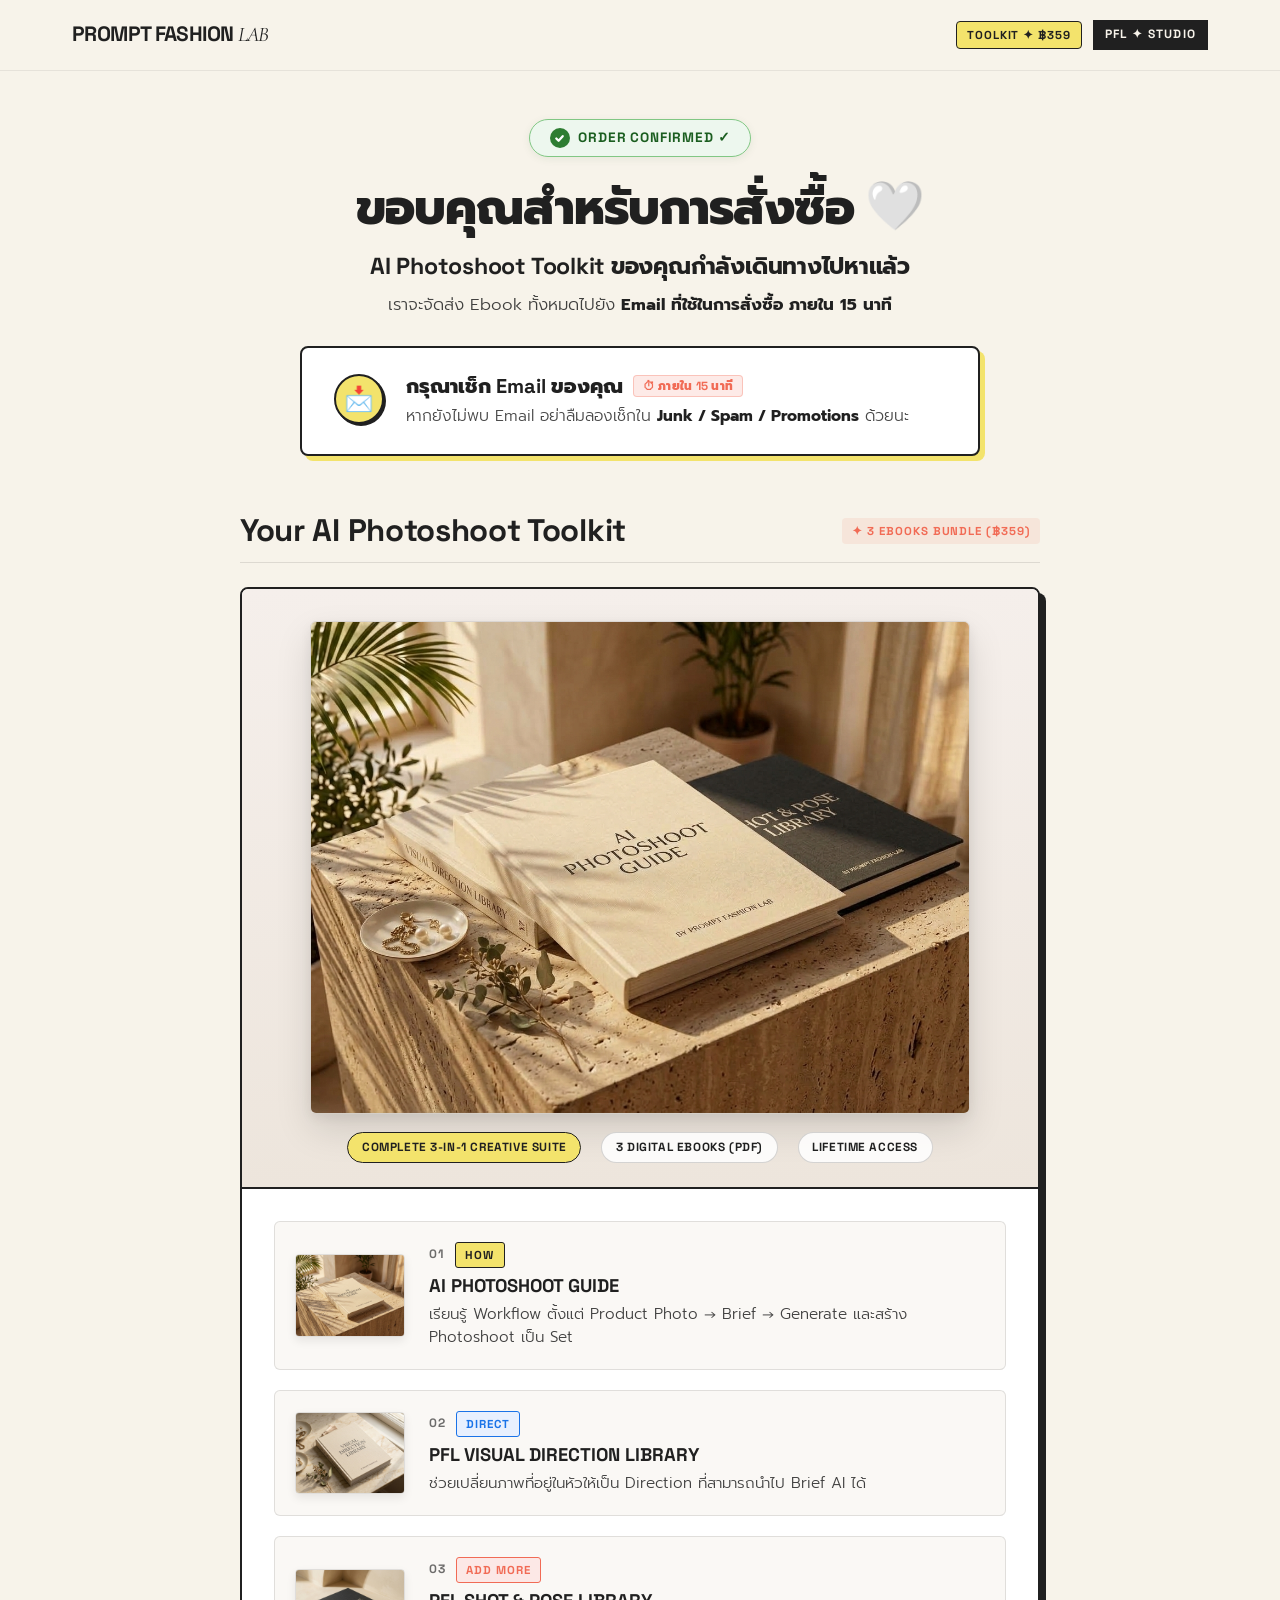
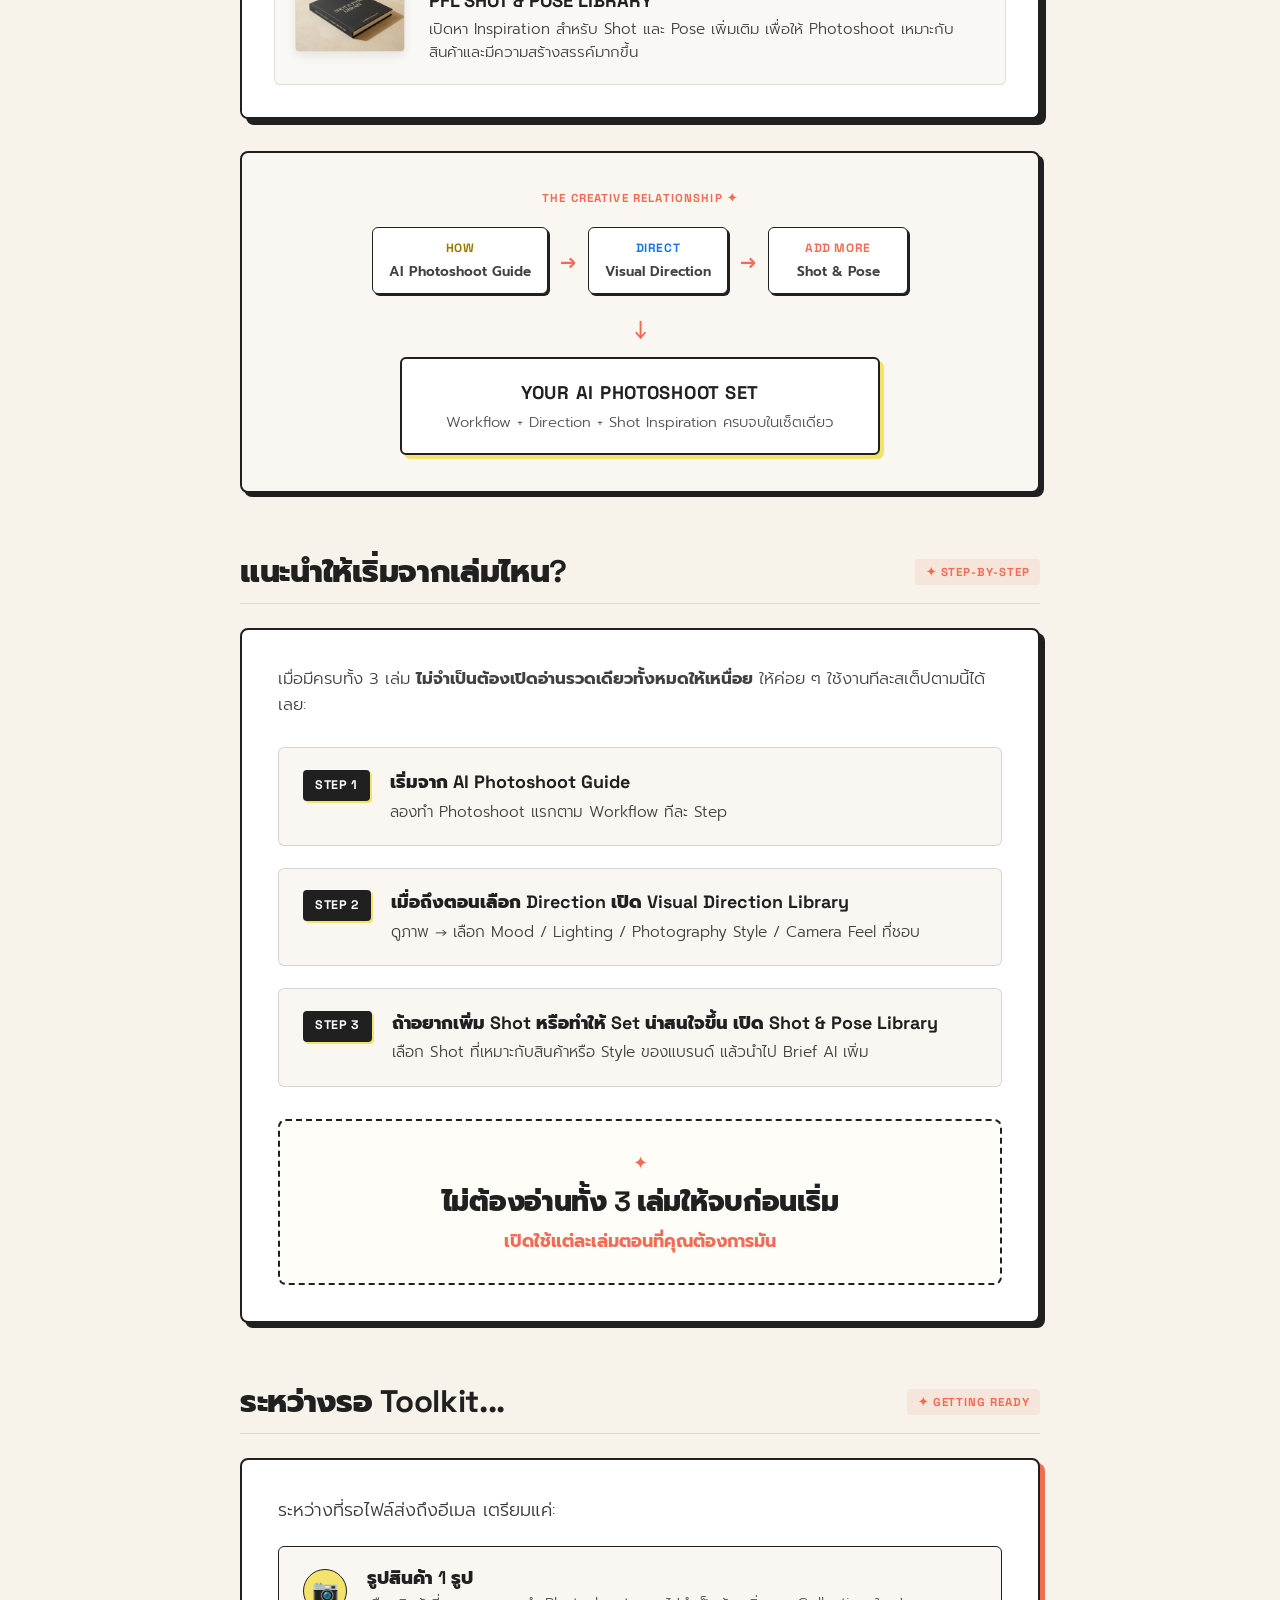
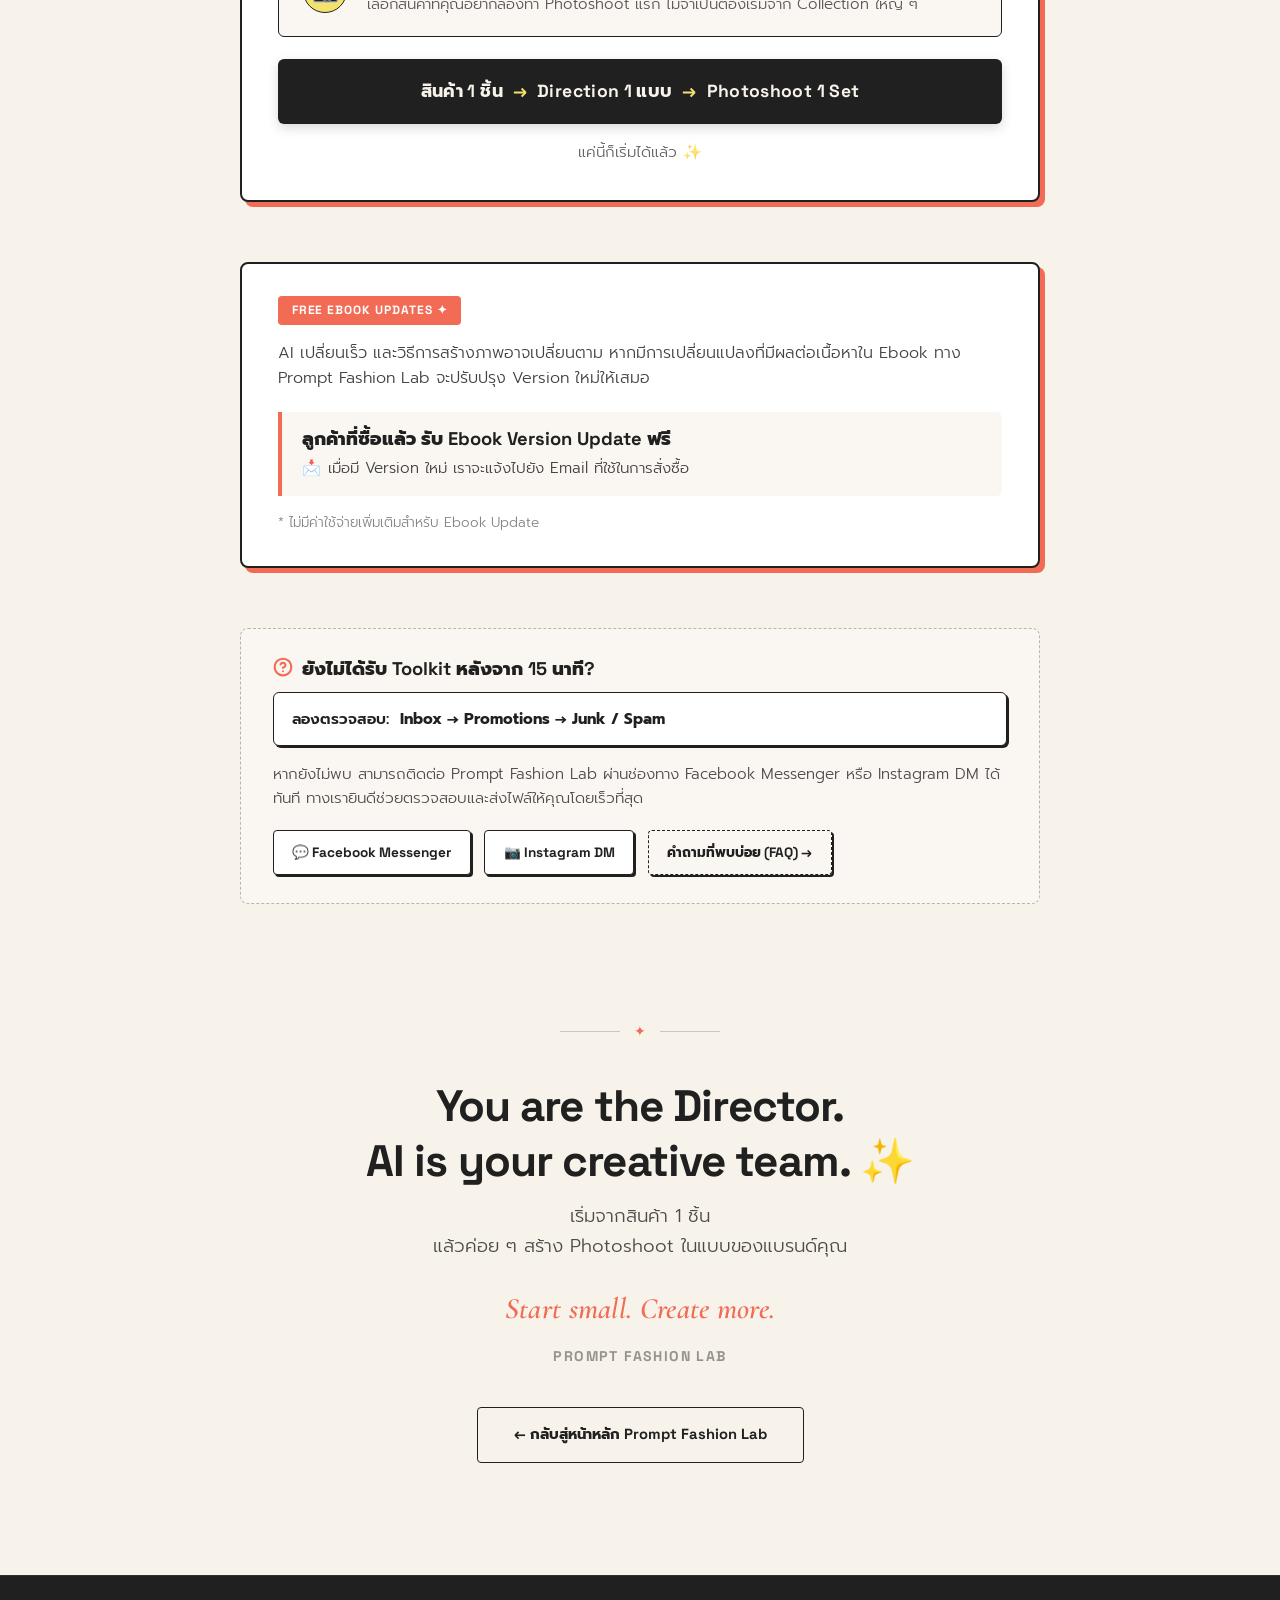
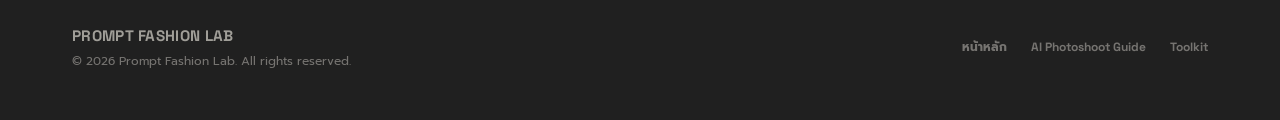
==== thankyou-toolkit.html @ 6b27714d "add thankyou-toolkit" ====
<!DOCTYPE html>
<html lang="th">
<head>
  <!-- Google tag (gtag.js) -->
  <script async src="https://www.googletagmanager.com/gtag/js?id=G-DDGN5M6J9N"></script>
  <script>
    window.dataLayer = window.dataLayer || [];
    function gtag(){dataLayer.push(arguments);}
    gtag('js', new Date());
    gtag('config', 'G-DDGN5M6J9N');
    // Conversion Tracking Event for AI Photoshoot Toolkit (฿359)
    gtag('event', 'purchase_confirmed', {
      'event_category': 'ecommerce',
      'item_name': 'AI Photoshoot Toolkit',
      'value': 359,
      'currency': 'THB'
    });
  </script>
  <meta charset="UTF-8">
  <meta name="viewport" content="width=device-width, initial-scale=1.0">
  <meta name="description" content="Order Confirmed — ขอบคุณสำหรับการสั่งซื้อ AI Photoshoot Toolkit (฿359) โดย Prompt Fashion Lab">
  <title>ขอบคุณสำหรับการสั่งซื้อ AI Photoshoot Toolkit | Prompt Fashion Lab</title>

  <!-- PFL Stylesheets -->
  <link rel="stylesheet" href="styles.css">
  <link rel="stylesheet" href="thankyou.css">
  <link rel="stylesheet" href="thankyou-toolkit.css">
</head>
<body class="tk-page">

  <!-- ==========================================
       HEADER / NAVIGATION
       ========================================== -->
  <header class="tk-header">
    <div class="container header-container">
      <a href="index.html" class="logo" title="กลับสู่หน้าหลัก Prompt Fashion Lab">
        PROMPT FASHION <span>LAB</span>
      </a>
      <div style="display: flex; align-items: center; gap: 0.65rem;">
        <span class="tk-header-badge">TOOLKIT ✦ ฿359</span>
        <div class="brand-badge">PFL ✦ STUDIO</div>
      </div>
    </div>
  </header>

  <!-- ==========================================
       MAIN CONTENT CONTAINER
       Fashion Editorial × Creative Studio × Warm Order Confirmation
       ========================================== -->
  <main class="tk-main">
    <div class="container">
      <div class="tk-content-wrapper tk-fade-in">

        <!-- ==========================================
             1. HERO / ORDER CONFIRMATION
             Understood within 3 seconds:
             ✓ Order confirmed
             📩 Ebook จะส่งทาง Email
             ⏱ ภายใน 15 นาที
             ========================================== -->
        <section class="tk-hero" aria-label="Order Confirmation Status">
          
          <!-- Elegant Success Badge -->
          <div class="tk-status-badge">
            <span class="tk-check-icon" aria-hidden="true">
              <svg width="11" height="11" viewBox="0 0 12 12" fill="none" stroke="currentColor" stroke-width="2.5" stroke-linecap="round" stroke-linejoin="round">
                <polyline points="2.5 6 5 8.5 9.5 3.5"></polyline>
              </svg>
            </span>
            <span>ORDER CONFIRMED ✓</span>
          </div>

          <!-- Main Headline -->
          <h1 class="tk-title text-balance-thai">
            ขอบคุณสำหรับการสั่งซื้อ <span class="heart">🤍</span>
          </h1>

          <!-- Supporting Headline -->
          <h2 class="tk-subtitle text-balance-thai">
            AI Photoshoot Toolkit ของคุณกำลังเดินทางไปหาแล้ว
          </h2>

          <!-- Body -->
          <p class="tk-eta-text text-balance-thai">
            เราจะจัดส่ง Ebook ทั้งหมดไปยัง <strong>Email ที่ใช้ในการสั่งซื้อ ภายใน 15 นาที</strong>
          </p>

          <!-- Email Highlight Box -->
          <div class="tk-email-notice">
            <div class="tk-email-icon-box" aria-hidden="true">
              📩
            </div>
            <div class="tk-email-content">
              <h3 class="tk-email-heading">
                กรุณาเช็ก Email ของคุณ
                <span class="tk-email-badge">⏱ ภายใน 15 นาที</span>
              </h3>
              <p class="tk-email-text text-balance-thai">
                หากยังไม่พบ Email อย่าลืมลองเช็กใน <strong>Junk / Spam / Promotions</strong> ด้วยนะ
              </p>
            </div>
          </div>

        </section>

        <!-- ==========================================
             2. YOUR AI PHOTOSHOOT TOOLKIT
             - Headline: Your AI Photoshoot Toolkit
             - Beautiful bundle mockup of all 3 ebooks together
             - 01 AI Photoshoot Guide (HOW)
             - 02 PFL Visual Direction Library (DIRECT)
             - 03 PFL Shot & Pose Library (ADD MORE)
             - Relationship: HOW → DIRECT → ADD MORE ↓ YOUR AI PHOTOSHOOT SET
             ========================================== -->
        <section class="tk-section" aria-labelledby="toolkit-heading">
          <div class="tk-section-header">
            <div class="tk-section-title-wrap">
              <h2 id="toolkit-heading" class="tk-section-title">
                Your AI Photoshoot Toolkit
              </h2>
            </div>
            <span class="tk-section-badge">✦ 3 EBOOKS BUNDLE (฿359)</span>
          </div>

          <!-- Main Bundle Card -->
          <div class="tk-bundle-card">
            
            <!-- Bundle Mockup Image Showcase -->
            <div class="tk-bundle-showcase">
              <div class="tk-bundle-img-wrapper">
                <img 
                  src="images/toolkit_bundle_mockup.jpg" 
                  alt="Your AI Photoshoot Toolkit — 3 Ebooks Bundle Mockup by Prompt Fashion Lab"
                  loading="eager"
                >
              </div>

              <div class="tk-bundle-meta-strip">
                <span class="tk-bundle-pill highlight">COMPLETE 3-IN-1 CREATIVE SUITE</span>
                <span class="tk-bundle-pill">3 DIGITAL EBOOKS (PDF)</span>
                <span class="tk-bundle-pill">LIFETIME ACCESS</span>
              </div>
            </div>

            <!-- 3 Individual Items List -->
            <div class="tk-items-grid">
              
              <!-- 01 AI PHOTOSHOOT GUIDE -->
              <div class="tk-item-row">
                <div class="tk-item-thumb">
                  <img src="images/guide_ebook_mockup.jpg" alt="AI Photoshoot Guide Cover" loading="lazy">
                </div>
                <div class="tk-item-info">
                  <div class="tk-item-tag-row">
                    <span class="tk-item-num">01</span>
                    <span class="tk-role-label how">HOW</span>
                  </div>
                  <h3 class="tk-item-name">AI PHOTOSHOOT GUIDE</h3>
                  <p class="tk-item-desc text-balance-thai">
                    เรียนรู้ Workflow ตั้งแต่ Product Photo → Brief → Generate และสร้าง Photoshoot เป็น Set
                  </p>
                </div>
              </div>

              <!-- 02 PFL VISUAL DIRECTION LIBRARY -->
              <div class="tk-item-row">
                <div class="tk-item-thumb">
                  <img src="images/visual_direction_cover.jpg" alt="PFL Visual Direction Library Cover" loading="lazy">
                </div>
                <div class="tk-item-info">
                  <div class="tk-item-tag-row">
                    <span class="tk-item-num">02</span>
                    <span class="tk-role-label direct">DIRECT</span>
                  </div>
                  <h3 class="tk-item-name">PFL VISUAL DIRECTION LIBRARY</h3>
                  <p class="tk-item-desc text-balance-thai">
                    ช่วยเปลี่ยนภาพที่อยู่ในหัวให้เป็น Direction ที่สามารถนำไป Brief AI ได้
                  </p>
                </div>
              </div>

              <!-- 03 PFL SHOT & POSE LIBRARY -->
              <div class="tk-item-row">
                <div class="tk-item-thumb">
                  <img src="images/shot_pose_cover.jpg" alt="PFL Shot & Pose Library Cover" loading="lazy">
                </div>
                <div class="tk-item-info">
                  <div class="tk-item-tag-row">
                    <span class="tk-item-num">03</span>
                    <span class="tk-role-label add-more">ADD MORE</span>
                  </div>
                  <h3 class="tk-item-name">PFL SHOT & POSE LIBRARY</h3>
                  <p class="tk-item-desc text-balance-thai">
                    เปิดหา Inspiration สำหรับ Shot และ Pose เพิ่มเติม เพื่อให้ Photoshoot เหมาะกับสินค้าและมีความสร้างสรรค์มากขึ้น
                  </p>
                </div>
              </div>

            </div>

          </div>

          <!-- Relationship: HOW → DIRECT → ADD MORE ↓ YOUR AI PHOTOSHOOT SET -->
          <div class="tk-synergy-card">
            <div class="tk-synergy-eyebrow">
              <span>THE CREATIVE RELATIONSHIP ✦</span>
            </div>

            <div class="tk-synergy-steps">
              <div class="tk-synergy-pill">
                <span class="pill-tag" style="color: #9C7700;">HOW</span>
                <span class="pill-title">AI Photoshoot Guide</span>
              </div>

              <span class="tk-synergy-arrow">→</span>

              <div class="tk-synergy-pill">
                <span class="pill-tag" style="color: #1A73E8;">DIRECT</span>
                <span class="pill-title">Visual Direction</span>
              </div>

              <span class="tk-synergy-arrow">→</span>

              <div class="tk-synergy-pill">
                <span class="pill-tag" style="color: var(--color-coral);">ADD MORE</span>
                <span class="pill-title">Shot & Pose</span>
              </div>
            </div>

            <div class="tk-synergy-down-arrow">↓</div>

            <div class="tk-synergy-result-box">
              <div class="tk-synergy-result-title">YOUR AI PHOTOSHOOT SET</div>
              <p class="tk-synergy-result-sub text-balance-thai">
                Workflow + Direction + Shot Inspiration ครบจบในเซ็ตเดียว
              </p>
            </div>
          </div>

        </section>

        <!-- ==========================================
             3. HOW TO START
             - Headline: แนะนำให้เริ่มจากเล่มไหน?
             - Do not overwhelm
             - STEP 1, STEP 2, STEP 3
             - Highlight: ไม่ต้องอ่านทั้ง 3 เล่มให้จบก่อนเริ่ม / เปิดใช้แต่ละเล่มตอนที่คุณต้องการมัน
             ========================================== -->
        <section class="tk-section" aria-labelledby="start-heading">
          <div class="tk-section-header">
            <div class="tk-section-title-wrap">
              <h2 id="start-heading" class="tk-section-title text-balance-thai">
                แนะนำให้เริ่มจากเล่มไหน?
              </h2>
            </div>
            <span class="tk-section-badge">✦ STEP-BY-STEP</span>
          </div>

          <div class="tk-start-card">
            <p class="tk-start-intro text-balance-thai">
              เมื่อมีครบทั้ง 3 เล่ม <strong>ไม่จำเป็นต้องเปิดอ่านรวดเดียวทั้งหมดให้เหนื่อย</strong> ให้ค่อย ๆ ใช้งานทีละสเต็ปตามนี้ได้เลย:
            </p>

            <div class="tk-steps-timeline">
              
              <!-- STEP 1 -->
              <div class="tk-step-item">
                <div class="tk-step-badge">STEP 1</div>
                <div class="tk-step-content">
                  <h3 class="tk-step-heading text-balance-thai">
                    เริ่มจาก <strong>AI Photoshoot Guide</strong>
                  </h3>
                  <p class="tk-step-text text-balance-thai">
                    ลองทำ Photoshoot แรกตาม Workflow ทีละ Step
                  </p>
                </div>
              </div>

              <!-- STEP 2 -->
              <div class="tk-step-item">
                <div class="tk-step-badge">STEP 2</div>
                <div class="tk-step-content">
                  <h3 class="tk-step-heading text-balance-thai">
                    เมื่อถึงตอนเลือก Direction เปิด <strong>Visual Direction Library</strong>
                  </h3>
                  <p class="tk-step-text text-balance-thai">
                    ดูภาพ → เลือก Mood / Lighting / Photography Style / Camera Feel ที่ชอบ
                  </p>
                </div>
              </div>

              <!-- STEP 3 -->
              <div class="tk-step-item">
                <div class="tk-step-badge">STEP 3</div>
                <div class="tk-step-content">
                  <h3 class="tk-step-heading text-balance-thai">
                    ถ้าอยากเพิ่ม Shot หรือทำให้ Set น่าสนใจขึ้น เปิด <strong>Shot & Pose Library</strong>
                  </h3>
                  <p class="tk-step-text text-balance-thai">
                    เลือก Shot ที่เหมาะกับสินค้าหรือ Style ของแบรนด์ แล้วนำไป Brief AI เพิ่ม
                  </p>
                </div>
              </div>

            </div>

            <!-- Highlight Callout: ไม่ต้องอ่านทั้ง 3 เล่มให้จบก่อนเริ่ม -->
            <div class="tk-start-mantra-box">
              <span class="tk-mantra-icon" aria-hidden="true">✦</span>
              <h3 class="tk-mantra-title text-balance-thai">
                ไม่ต้องอ่านทั้ง 3 เล่มให้จบก่อนเริ่ม
              </h3>
              <p class="tk-mantra-text text-balance-thai">
                เปิดใช้แต่ละเล่มตอนที่คุณต้องการมัน
              </p>
            </div>

          </div>
        </section>

        <!-- ==========================================
             4. BEFORE YOUR EMAIL ARRIVES
             - Headline: ระหว่างรอ Toolkit...
             - เตรียมแค่: รูปสินค้า 1 รูป
             - สินค้า 1 ชิ้น → Direction 1 แบบ → Photoshoot 1 Set
             ========================================== -->
        <section class="tk-section" aria-labelledby="prep-heading">
          <div class="tk-section-header">
            <div class="tk-section-title-wrap">
              <h2 id="prep-heading" class="tk-section-title text-balance-thai">
                ระหว่างรอ Toolkit...
              </h2>
            </div>
            <span class="tk-section-badge">✦ GETTING READY</span>
          </div>

          <div class="tk-prep-card">
            <p class="tk-prep-lead text-balance-thai">
              ระหว่างที่รอไฟล์ส่งถึงอีเมล เตรียมแค่:
            </p>

            <div class="tk-prep-target-box">
              <div class="tk-prep-target-icon" aria-hidden="true">
                📷
              </div>
              <div class="tk-prep-target-content">
                <h4>รูปสินค้า 1 รูป</h4>
                <p class="text-balance-thai">
                  เลือกสินค้าที่คุณอยากลองทำ Photoshoot แรก ไม่จำเป็นต้องเริ่มจาก Collection ใหญ่ ๆ
                </p>
              </div>
            </div>

            <div class="tk-formula-banner">
              <span>สินค้า 1 ชิ้น</span>
              <span class="arrow">→</span>
              <span>Direction 1 แบบ</span>
              <span class="arrow">→</span>
              <span>Photoshoot 1 Set</span>
            </div>

            <p class="tk-prep-note text-balance-thai">
              แค่นี้ก็เริ่มได้แล้ว ✨
            </p>
          </div>
        </section>

        <!-- ==========================================
             5. FREE FUTURE UPDATES
             - Elegant information card
             - FREE EBOOK UPDATES
             - ลูกค้าที่ซื้อแล้ว รับ Ebook Version Update ฟรี
             - แจ้งไปยัง Email
             - ไม่มีค่าใช้จ่ายเพิ่มเติม
             ========================================== -->
        <section class="tk-section" aria-label="Free Future Updates">
          <div class="tk-update-card">
            <div class="tk-update-top-badge">
              FREE EBOOK UPDATES ✦
            </div>

            <p class="tk-update-intro text-balance-thai">
              AI เปลี่ยนเร็ว และวิธีการสร้างภาพอาจเปลี่ยนตาม หากมีการเปลี่ยนแปลงที่มีผลต่อเนื้อหาใน Ebook ทาง Prompt Fashion Lab จะปรับปรุง Version ใหม่ให้เสมอ
            </p>

            <div class="tk-update-highlight-box">
              <h3 class="tk-update-highlight-heading text-balance-thai">
                ลูกค้าที่ซื้อแล้ว รับ Ebook Version Update ฟรี
              </h3>
              <p class="tk-update-highlight-text text-balance-thai">
                <span>📩</span>
                <span>เมื่อมี Version ใหม่ เราจะแจ้งไปยัง Email ที่ใช้ในการสั่งซื้อ</span>
              </p>
            </div>

            <p class="tk-update-footnote text-balance-thai">
              * ไม่มีค่าใช้จ่ายเพิ่มเติมสำหรับ Ebook Update
            </p>
          </div>
        </section>

        <!-- ==========================================
             6. SUPPORT
             - ยังไม่ได้รับ Toolkit หลังจาก 15 นาที?
             - Inbox → Promotions → Junk / Spam
             - Facebook messenger / Instagram DM
             ========================================== -->
        <section class="tk-section" aria-label="Customer Support">
          <div class="tk-support-card">
            <h3 class="tk-support-heading text-balance-thai">
              <span class="icon" aria-hidden="true">
                <svg width="20" height="20" viewBox="0 0 24 24" fill="none" stroke="currentColor" stroke-width="2.5" stroke-linecap="round" stroke-linejoin="round">
                  <circle cx="12" cy="12" r="10"></circle>
                  <path d="M9.09 9a3 3 0 0 1 5.83 1c0 2-3 3-3 3"></path>
                  <line x1="12" y1="17" x2="12.01" y2="17"></line>
                </svg>
              </span>
              ยังไม่ได้รับ Toolkit หลังจาก 15 นาที?
            </h3>

            <div class="tk-support-check-box">
              <span>ลองตรวจสอบ:</span>
              <strong>Inbox → Promotions → Junk / Spam</strong>
            </div>

            <p class="tk-support-text text-balance-thai">
              หากยังไม่พบ สามารถติดต่อ Prompt Fashion Lab ผ่านช่องทาง Facebook Messenger หรือ Instagram DM ได้ทันที ทางเรายินดีช่วยตรวจสอบและส่งไฟล์ให้คุณโดยเร็วที่สุด
            </p>

            <div class="tk-support-channels">
              <a href="https://m.me/promptfashionlab" target="_blank" rel="noopener noreferrer" class="tk-support-btn">
                <span>💬 Facebook Messenger</span>
              </a>
              <a href="https://instagram.com/promptfashionlab" target="_blank" rel="noopener noreferrer" class="tk-support-btn">
                <span>📷 Instagram DM</span>
              </a>
              <a href="index.html#faq" class="tk-support-btn" style="border-style: dashed; background-color: transparent;">
                <span>คำถามที่พบบ่อย (FAQ) →</span>
              </a>
            </div>
          </div>
        </section>

        <!-- ==========================================
             7. FINAL MESSAGE
             - You are the Director.
             - AI is your creative team. ✨
             - เริ่มจากสินค้า 1 ชิ้น แล้วค่อย ๆ สร้าง Photoshoot ในแบบของแบรนด์คุณ
             - Start small. Create more.
             - Prompt Fashion Lab
             ========================================== -->
        <section class="tk-final-block" aria-label="Closing Note">
          <div class="tk-final-divider">
            <span>✦</span>
          </div>

          <h2 class="tk-director-quote text-balance-thai">
            You are the Director.<br>
            AI is your creative team. ✨
          </h2>

          <p class="tk-director-sub text-balance-thai">
            เริ่มจากสินค้า 1 ชิ้น<br>
            แล้วค่อย ๆ สร้าง Photoshoot ในแบบของแบรนด์คุณ
          </p>

          <div class="tk-director-mantra">
            Start small. Create more.
          </div>

          <div class="tk-director-brand">
            Prompt Fashion Lab
          </div>

          <div>
            <a href="index.html" class="tk-back-home-btn">
              ← กลับสู่หน้าหลัก Prompt Fashion Lab
            </a>
          </div>
        </section>

      </div>
    </div>
  </main>

  <!-- ==========================================
       FOOTER
       ========================================== -->
  <footer>
    <div class="container footer-container">
      <div class="footer-copy">
        <span class="footer-brand">PROMPT FASHION LAB</span>
        <span>&copy; 2026 Prompt Fashion Lab. All rights reserved.</span>
      </div>
      <div class="footer-links">
        <a href="index.html">หน้าหลัก</a>
        <a href="index.html#order">AI Photoshoot Guide</a>
        <a href="toolkit.html">Toolkit</a>
      </div>
    </div>
  </footer>

</body>
</html>
---- styles.css ----
/* ==========================================================================
   PROMPT FASHION LAB (PFL) - DESIGN SYSTEM & LAYOUTS
   Style Guide: Fashion Editorial × Creative Studio × Playful
   ========================================================================== */

/* Google Fonts Import */
@import url('https://fonts.googleapis.com/css2?family=Caveat:wght@600;700&family=Cormorant+Garamond:ital,wght@1,400;1,600;1,700&family=Prompt:ital,wght@0,300;0,400;0,500;0,600;0,700;1,300;1,400;1,500;1,600;1,700&family=Space+Grotesk:wght@500;700;800&display=swap');

:root {
  /* Color Palette */
  --color-ivory: #F7F3EA;       /* Neutral Base (65-70%) */
  --color-black: #202020;       /* Neutral Dark */
  --color-black-rgb: 32, 32, 32;
  --color-yellow: #F3E36C;      /* Accent (15-20%) */
  --color-coral: #F16B55;       /* Accent Coral (10-15%) */
  --color-blue: #AFCDE5;        /* Accent Blue */
  --color-white: #FFFFFF;
  
  /* Fonts */
  --font-grotesk: 'Space Grotesk', 'Prompt', sans-serif;
  --font-serif: 'Cormorant Garamond', 'Prompt', serif;
  --font-thai: 'Prompt', sans-serif;
  --font-hand: 'Caveat', cursive;

  /* Transitions */
  --transition-smooth: all 0.4s cubic-bezier(0.16, 1, 0.3, 1);
  --transition-fast: all 0.2s ease-out;
}

/* Reset & Base Styles */
*, *::before, *::after {
  box-sizing: border-box;
  margin: 0;
  padding: 0;
}

html {
  scroll-behavior: smooth;
  -webkit-text-size-adjust: 100%;
}

body {
  background-color: var(--color-ivory);
  color: var(--color-black);
  font-family: var(--font-thai);
  font-weight: 400;
  line-height: 1.6;
  overflow-x: hidden;
}

/* Typography Utilities */
h1, h2, h3, h4, h5, h6 {
  font-family: var(--font-grotesk);
  font-weight: 700;
  line-height: 1.2;
}

h1 {
  font-size: clamp(2rem, 5vw, 3rem);
  font-weight: 800;
  letter-spacing: -0.02em;
}

h2 {
  font-size: clamp(1.8rem, 4.5vw, 2.5rem);
  font-weight: 800;
  letter-spacing: -0.01em;
}

p {
  font-size: 1.05rem;
  font-weight: 300;
  color: rgba(32, 32, 32, 0.85);
}

.text-balance-thai {
  word-break: keep-all;
  overflow-wrap: break-word;
}

.italic-serif {
  font-family: var(--font-serif);
  font-style: italic;
  font-weight: 600;
  letter-spacing: -0.01em;
}

.handwritten {
  font-family: var(--font-hand);
  font-size: 1.6rem;
  color: var(--color-coral);
  transform: rotate(-3deg);
  display: inline-block;
}

/* Selection */
::selection {
  background-color: var(--color-yellow);
  color: var(--color-black);
}

/* Layout Utilities */
.container {
  max-width: 1200px;
  margin: 0 auto;
  padding: 0 2rem;
  position: relative;
}

@media (max-width: 768px) {
  .container {
    padding: 0 1.25rem;
  }
}

.section-padding {
  padding: 6rem 0;
}

@media (max-width: 768px) {
  .section-padding {
    padding: 4rem 0;
  }
}

/* Dark Background Sections */
.section-dark {
  background-color: var(--color-black);
  color: var(--color-ivory);
  position: relative;
}

.section-dark h2, .section-dark h3, .section-dark h4 {
  color: var(--color-ivory);
}

.section-dark p {
  color: rgba(247, 243, 234, 0.85);
}

/* Yellow Background Sections */
.section-yellow {
  background-color: var(--color-yellow);
  color: var(--color-black);
  position: relative;
}

/* Header & Nav */
header {
  border-bottom: 1px solid rgba(32, 32, 32, 0.1);
  background-color: var(--color-ivory);
  padding: 1.25rem 0;
  z-index: 10;
  position: relative;
}

.header-container {
  display: flex;
  justify-content: space-between;
  align-items: center;
}

.logo {
  font-family: var(--font-grotesk);
  font-weight: 800;
  font-size: 1.3rem;
  letter-spacing: -0.03em;
  text-decoration: none;
  color: var(--color-black);
}

.logo span {
  font-family: var(--font-serif);
  font-style: italic;
  font-weight: 400;
}

.brand-badge {
  font-family: var(--font-grotesk);
  font-size: 0.75rem;
  font-weight: 700;
  background-color: var(--color-black);
  color: var(--color-ivory);
  padding: 0.35rem 0.75rem;
  text-transform: uppercase;
  letter-spacing: 0.1em;
}

.tagline-badge {
  background-color: rgba(241, 107, 85, 0.1);
  color: var(--color-coral);
  font-size: 0.75rem;
  font-weight: 600;
  text-transform: uppercase;
  padding: 0.3rem 0.8rem;
  border-radius: 50px;
  letter-spacing: 0.05em;
  display: inline-block;
}

/* Buttons */
.btn {
  display: inline-flex;
  align-items: center;
  justify-content: center;
  padding: 1.1rem 2.2rem;
  font-family: var(--font-grotesk);
  font-weight: 700;
  font-size: 1.05rem;
  text-decoration: none;
  border-radius: 0;
  border: 2px solid var(--color-black);
  cursor: pointer;
  position: relative;
  transition: var(--transition-smooth);
  background-color: transparent;
  color: var(--color-black);
  text-align: center;
  width: 100%;
}

.btn-black {
  background-color: var(--color-black);
  color: var(--color-ivory);
}

.btn-black:hover {
  background-color: var(--color-yellow);
  color: var(--color-black);
  transform: translateY(-3px) rotate(-0.5deg);
  box-shadow: 0 6px 0 var(--color-black);
}

.btn-yellow {
  background-color: var(--color-yellow);
  color: var(--color-black);
}

.btn-yellow:hover {
  background-color: var(--color-black);
  color: var(--color-ivory);
  transform: translateY(-3px) rotate(0.5deg);
  box-shadow: 0 6px 0 var(--color-coral);
}

.btn-outline {
  background-color: transparent;
  color: var(--color-black);
}

.btn-outline:hover {
  background-color: var(--color-black);
  color: var(--color-ivory);
  transform: translateY(-2px);
}

/* Scroll Animations */
.reveal {
  opacity: 0;
  transform: translateY(20px);
  transition: opacity 0.8s cubic-bezier(0.16, 1, 0.3, 1), transform 0.8s cubic-bezier(0.16, 1, 0.3, 1);
}

.reveal.active {
  opacity: 1;
  transform: translateY(0);
}

/* ==========================================================================
   SECTION 1 — HERO
   ========================================================================== */
.hero-grid {
  display: grid;
  grid-template-columns: 1fr;
  gap: 3rem;
  align-items: start;
}

@media (min-width: 992px) {
  .hero-grid {
    grid-template-columns: 4.5fr 7.5fr;
    gap: 4rem;
    align-items: center;
  }
}

.hero-content {
  display: flex;
  flex-direction: column;
  gap: 1.5rem;
}

.hero-tagline {
  font-family: var(--font-grotesk);
  font-size: 0.8rem;
  font-weight: 700;
  letter-spacing: 0.1em;
  color: var(--color-coral);
  display: flex;
  align-items: center;
  gap: 0.5rem;
}

.hero-title {
  font-size: clamp(2rem, 5vw, 2.75rem);
  line-height: 1.2;
}

.hero-desc {
  font-size: 1.05rem;
  opacity: 0.85;
}

.hero-bullet-list {
  list-style: none;
  display: flex;
  flex-direction: column;
  gap: 0.65rem;
}

.hero-bullet-list li {
  font-size: 1.05rem;
  color: rgba(32, 32, 32, 0.9);
  display: flex;
  align-items: flex-start;
  gap: 0.6rem;
  line-height: 1.5;
}

.hero-bullet-list li::before {
  content: "✦";
  color: var(--color-coral);
  font-size: 0.8rem;
  margin-top: 0.2rem;
  flex-shrink: 0;
}

.hero-benefits-grid {
  display: grid;
  grid-template-columns: 1fr;
  gap: 1.25rem;
  margin: 1rem 0;
}

@media (min-width: 576px) {
  .hero-benefits-grid {
    grid-template-columns: repeat(3, 1fr);
  }
}

.hero-benefit-item {
  border-left: 2px solid var(--color-coral);
  padding-left: 0.75rem;
}

.hero-benefit-item h4 {
  font-size: 0.85rem;
  font-weight: 800;
  letter-spacing: 0.05em;
  color: var(--color-black);
  margin-bottom: 0.25rem;
}

.hero-benefit-item p {
  font-size: 0.85rem;
  opacity: 0.7;
  line-height: 1.4;
}

.hero-cta-wrap {
  display: flex;
  flex-direction: column;
  gap: 0.5rem;
  max-width: 400px;
}

.hero-price-anchor {
  font-size: 0.85rem;
  opacity: 0.6;
  text-align: center;
}

.hero-price-anchor span {
  text-decoration: line-through;
  margin-right: 0.5rem;
}

.hero-price-anchor strong {
  color: var(--color-coral);
  font-weight: 700;
}

/* Hero Visual Composition */
.hero-visual {
  display: flex;
  flex-direction: column;
  gap: 1.5rem;
  background-color: var(--color-white);
  border: 2px solid var(--color-black);
  padding: 1.25rem;
  box-shadow: 6px 6px 0 var(--color-black);
}

@media (min-width: 768px) {
  .hero-visual {
    padding: 1.75rem;
    gap: 1.75rem;
  }
}

/* Horizontal Brief Bar */
.brief-horizontal {
  background-color: var(--color-ivory);
  border: 1px dashed rgba(32, 32, 32, 0.3);
  padding: 1rem 1.25rem;
  display: flex;
  flex-direction: column;
  gap: 0.75rem;
}

.brief-horizontal-top {
  display: flex;
  justify-content: space-between;
  align-items: center;
  border-bottom: 1px solid rgba(32, 32, 32, 0.1);
  padding-bottom: 0.4rem;
  flex-wrap: wrap;
  gap: 0.5rem;
}

.brief-horizontal-top .brief-tag {
  font-family: var(--font-grotesk);
  font-weight: 800;
  font-size: 0.75rem;
  letter-spacing: 0.05em;
  color: var(--color-black);
}

.brief-horizontal-top .brief-subtag {
  font-family: var(--font-hand);
  color: var(--color-coral);
  font-size: 1.15rem;
}

.brief-horizontal-grid {
  display: grid;
  grid-template-columns: repeat(2, 1fr);
  gap: 0.6rem 1rem;
}

@media (min-width: 576px) {
  .brief-horizontal-grid {
    grid-template-columns: repeat(3, 1fr);
  }
}

@media (min-width: 992px) {
  .brief-horizontal-grid {
    grid-template-columns: repeat(5, 1fr);
  }
}

.brief-h-item {
  display: flex;
  flex-direction: column;
  gap: 0.15rem;
}

.brief-h-item label {
  font-size: 0.62rem;
  opacity: 0.55;
  text-transform: uppercase;
  letter-spacing: 0.05em;
  font-family: var(--font-grotesk);
  font-weight: 700;
}

.brief-h-item span {
  font-size: 0.85rem;
  font-weight: 700;
  color: var(--color-black);
  white-space: normal;
  word-break: break-word;
}

.brief-horizontal-footer {
  display: flex;
  justify-content: space-between;
  align-items: center;
  border-top: 1px dashed rgba(32, 32, 32, 0.15);
  padding-top: 0.45rem;
  flex-wrap: wrap;
  gap: 0.5rem;
}

.brief-horizontal-footer .brief-arrow-badge {
  font-family: var(--font-grotesk);
  font-size: 0.7rem;
  font-weight: 800;
  letter-spacing: 0.05em;
  color: var(--color-coral);
}

/* Contact Sheet Area */
.visual-sheet-area {
  display: flex;
  flex-direction: column;
  gap: 1rem;
}

.visual-sheet-header {
  display: flex;
  justify-content: space-between;
  align-items: flex-end;
  border-bottom: 1px solid rgba(32, 32, 32, 0.1);
  padding-bottom: 0.5rem;
}

.visual-sheet-header h3 {
  font-size: 1.1rem;
  letter-spacing: -0.01em;
}

.visual-sheet-header span {
  font-size: 0.75rem;
  opacity: 0.6;
}

.visual-sheet-grid {
  display: grid;
  grid-template-columns: repeat(2, 1fr);
  gap: 0.75rem;
}

@media (min-width: 576px) {
  .visual-sheet-grid {
    grid-template-columns: repeat(3, 1fr);
    gap: 1rem;
  }
}

@media (min-width: 992px) {
  .visual-sheet-grid {
    grid-template-columns: repeat(3, 1fr);
    gap: 1.25rem;
  }
}

.visual-sheet-item {
  border: 1px solid rgba(32, 32, 32, 0.1);
  background-color: var(--color-white);
  padding: 0.35rem;
  display: flex;
  flex-direction: column;
  transition: transform 0.25s ease, box-shadow 0.25s ease;
}

.visual-sheet-item:hover {
  transform: translateY(-3px);
  box-shadow: 0 6px 16px rgba(0, 0, 0, 0.08);
}

.visual-sheet-img-wrap {
  aspect-ratio: 4/5;
  overflow: hidden;
  background-color: #eee;
}

.visual-sheet-img-wrap img {
  width: 100%;
  height: 100%;
  object-fit: cover;
  transition: transform 0.4s ease;
}

.visual-sheet-item:hover .visual-sheet-img-wrap img {
  transform: scale(1.03);
}

.visual-sheet-caption {
  display: flex;
  justify-content: space-between;
  font-size: 0.55rem;
  color: rgba(32, 32, 32, 0.6);
  margin-top: 0.35rem;
  font-family: var(--font-grotesk);
}

.visual-sheet-caption span:last-child {
  color: var(--color-coral);
  font-weight: 700;
}

/* ==========================================================================
   SECTION 2 — THE REAL PROBLEM
   ========================================================================== */
.problem-header {
  max-width: 750px;
  margin-bottom: 4rem;
}

.problem-header h2 span {
  color: var(--color-coral);
}

.problem-grid-new {
  display: grid;
  grid-template-columns: 1fr;
  gap: 2rem;
  margin-bottom: 3.5rem;
}

@media (min-width: 768px) {
  .problem-grid-new {
    grid-template-columns: repeat(3, 1fr);
  }
}

.problem-step-card {
  background-color: var(--color-white);
  border: 2px solid var(--color-black);
  padding: 2rem 1.5rem;
  display: flex;
  flex-direction: column;
  position: relative;
  transition: var(--transition-smooth);
}

.problem-step-card:hover {
  transform: translateY(-4px);
  box-shadow: 4px 4px 0 var(--color-black);
}

.problem-step-card .card-num {
  font-family: var(--font-grotesk);
  font-size: 0.85rem;
  font-weight: 800;
  color: rgba(32, 32, 32, 0.4);
  margin-bottom: 1.25rem;
}

.problem-step-card h3 {
  font-size: 1.25rem;
  margin-bottom: 0.75rem;
}

.problem-step-card p {
  font-size: 0.95rem;
  opacity: 0.75;
}

.problem-step-card .coral-annotation {
  position: absolute;
  bottom: -15px;
  right: 15px;
  background-color: var(--color-coral);
  color: var(--color-white);
  font-size: 0.65rem;
  font-family: var(--font-grotesk);
  font-weight: 700;
  padding: 0.2rem 0.5rem;
  letter-spacing: 0.05em;
  z-index: 2;
}

.problem-loop-note {
  max-width: 600px;
  margin: 0 auto 3rem;
  text-align: center;
  background-color: rgba(241, 107, 85, 0.05);
  border: 1px dashed var(--color-coral);
  padding: 1.5rem;
}

.problem-loop-note h3 {
  font-size: 1.2rem;
  margin-bottom: 0.5rem;
}

.problem-loop-note p {
  font-size: 0.95rem;
  opacity: 0.8;
}

.problem-close-banner {
  text-align: center;
  padding-top: 2rem;
  border-top: 1px solid rgba(32, 32, 32, 0.1);
}

/* ==========================================================================
   SECTION 3 — THE NEW WORKFLOW
   ========================================================================== */
.workflow-grid {
  display: grid;
  grid-template-columns: 1fr;
  gap: 3rem;
  align-items: center;
  margin-top: 4rem;
}

@media (min-width: 992px) {
  .workflow-grid {
    grid-template-columns: 1fr 1fr;
    gap: 5rem;
  }
}

.workflow-side-box {
  background-color: rgba(247, 243, 234, 0.03);
  border: 1px solid rgba(247, 243, 234, 0.1);
  padding: 2rem;
  display: flex;
  flex-direction: column;
  gap: 1.5rem;
}

.workflow-side-box.highlight {
  border-color: var(--color-yellow);
  background-color: rgba(243, 227, 108, 0.02);
}

.workflow-side-box h3 {
  font-size: 1.35rem;
  border-bottom: 1px solid rgba(247, 243, 234, 0.1);
  padding-bottom: 0.75rem;
  display: flex;
  align-items: center;
  justify-content: space-between;
}

.workflow-side-box h3 span {
  font-size: 0.75rem;
  padding: 0.25rem 0.6rem;
  background-color: rgba(247, 243, 234, 0.1);
  font-family: var(--font-grotesk);
}

.workflow-side-box.highlight h3 span {
  background-color: var(--color-yellow);
  color: var(--color-black);
}

.flow-step-item {
  display: flex;
  gap: 1rem;
  align-items: start;
}

.flow-step-item .flow-num {
  font-family: var(--font-grotesk);
  font-weight: 800;
  color: var(--color-coral);
  font-size: 1.1rem;
  flex-shrink: 0;
}

.workflow-side-box.highlight .flow-step-item .flow-num {
  color: var(--color-yellow);
}

.flow-step-content h4 {
  font-size: 1rem;
  margin-bottom: 0.25rem;
  font-weight: 700;
}

.flow-step-content p {
  font-size: 0.9rem;
  opacity: 0.75;
  line-height: 1.5;
}

.flow-step-content ul {
  list-style: none;
  font-size: 0.85rem;
  opacity: 0.8;
  display: grid;
  grid-template-columns: repeat(2, 1fr);
  gap: 0.35rem;
  margin-top: 0.5rem;
  background-color: rgba(247, 243, 234, 0.05);
  padding: 0.75rem;
}

.flow-step-content ul li {
  display: flex;
  align-items: center;
  gap: 0.35rem;
}

.flow-step-content ul li::before {
  content: "✦";
  color: var(--color-yellow);
  font-size: 0.65rem;
}

/* ==========================================================================
   SECTION 4 — HOW IT WORKS
   ========================================================================== */
.mechanism-grid {
  display: grid;
  grid-template-columns: 1fr;
  gap: 2.5rem;
  margin-top: 4rem;
}

@media (min-width: 768px) {
  .mechanism-grid {
    grid-template-columns: repeat(3, 1fr);
  }
}

.mechanism-card {
  background-color: var(--color-white);
  border: 2px solid var(--color-black);
  padding: 2.5rem 2rem;
  display: flex;
  flex-direction: column;
  gap: 1.5rem;
  transition: var(--transition-smooth);
}

.mechanism-card:hover {
  transform: translateY(-5px);
  box-shadow: 6px 6px 0 var(--color-black);
}

.mechanism-num {
  font-family: var(--font-grotesk);
  font-size: 1.5rem;
  font-weight: 800;
  color: var(--color-coral);
  border-bottom: 2px solid var(--color-black);
  padding-bottom: 0.5rem;
}

.mechanism-card h3 {
  font-size: 1.35rem;
}

.mechanism-card ul {
  list-style: none;
  display: flex;
  flex-direction: column;
  gap: 0.5rem;
}

.mechanism-card ul li {
  font-size: 0.95rem;
  opacity: 0.8;
  display: flex;
  align-items: start;
  gap: 0.5rem;
}

.mechanism-card ul li::before {
  content: "✦";
  color: var(--color-coral);
  font-size: 0.75rem;
  margin-top: 0.2rem;
}

.mechanism-summary {
  text-align: center;
  margin-top: 4rem;
  padding-top: 2rem;
  border-top: 1px dashed rgba(32,32,32,0.2);
}

/* ==========================================================================
   INTERACTIVE SIMULATOR
   ========================================================================== */
.simulator-bullet-list {
  list-style: none;
  display: flex;
  flex-wrap: wrap;
  justify-content: center;
  gap: 0.6rem 2rem;
  margin: 1.25rem auto 0;
  max-width: 820px;
  padding: 0;
}

.simulator-bullet-list li {
  font-size: 0.95rem;
  color: rgba(247, 243, 234, 0.85);
  display: flex;
  align-items: center;
  gap: 0.5rem;
  line-height: 1.4;
}

.simulator-bullet-list li::before {
  content: "✦";
  color: var(--color-yellow);
  font-size: 0.75rem;
  flex-shrink: 0;
}

@media (max-width: 640px) {
  .simulator-bullet-list {
    flex-direction: column;
    align-items: flex-start;
    display: inline-flex;
    text-align: left;
    gap: 0.5rem;
  }
}

.simulator-container {
  display: grid;
  grid-template-columns: 1fr;
  gap: 2.5rem;
  border: 2px solid rgba(247, 243, 234, 0.15);
  background-color: #1a1a1a;
  padding: 1.5rem;
  margin-top: 4rem;
}

@media (min-width: 992px) {
  .simulator-container {
    grid-template-columns: 4.8fr 7.2fr;
    padding: 2.5rem;
  }
}

.sim-sidebar {
  display: flex;
  flex-direction: column;
  gap: 1.5rem;
}

.sim-title-area {
  border-bottom: 1px solid rgba(247, 243, 234, 0.1);
  padding-bottom: 1rem;
}

.sim-title-area h3 {
  font-size: 1.25rem;
  letter-spacing: 0.05em;
}

.sim-step-label {
  font-size: 0.75rem;
  color: var(--color-yellow);
  font-weight: 700;
  letter-spacing: 0.1em;
  margin-bottom: 0.25rem;
  display: block;
}

.brief-options {
  display: flex;
  flex-direction: column;
  gap: 1rem;
}

.brief-option-group label {
  font-size: 0.75rem;
  opacity: 0.6;
  text-transform: uppercase;
  letter-spacing: 0.05em;
  margin-bottom: 0.5rem;
  display: block;
}

.pill-group {
  display: flex;
  flex-wrap: wrap;
  gap: 0.5rem;
}

.pill {
  background-color: transparent;
  color: rgba(247, 243, 234, 0.7);
  border: 1px solid rgba(247, 243, 234, 0.2);
  padding: 0.4rem 1rem;
  font-size: 0.75rem;
  font-family: var(--font-thai);
  cursor: pointer;
  transition: var(--transition-fast);
}

.pill:hover {
  border-color: rgba(247, 243, 234, 0.5);
}

.pill.active {
  background-color: var(--color-yellow);
  color: var(--color-black);
  border-color: var(--color-yellow);
  font-weight: 600;
}

.prompt-box {
  background-color: #121212;
  border: 1px solid rgba(247, 243, 234, 0.08);
  padding: 1.25rem;
  margin-top: 1rem;
}

.prompt-box-header {
  display: flex;
  justify-content: space-between;
  margin-bottom: 0.5rem;
  font-size: 0.65rem;
  font-weight: 700;
}

.prompt-box-header .label {
  color: var(--color-yellow);
}

.prompt-text {
  font-family: monospace;
  font-size: 0.75rem;
  color: rgba(247, 243, 234, 0.85);
  line-height: 1.5;
  max-height: 100px;
  overflow-y: auto;
  padding-right: 0.25rem;
}

/* Contact Sheet Gallery */
.contact-sheet-area {
  position: relative;
}

.contact-sheet-header {
  display: flex;
  justify-content: space-between;
  align-items: flex-end;
  border-bottom: 1px solid rgba(247, 243, 234, 0.1);
  padding-bottom: 1rem;
  margin-bottom: 1.5rem;
}

.contact-sheet-grid {
  display: grid;
  grid-template-columns: repeat(2, 1fr);
  gap: 1rem;
}

@media (min-width: 576px) {
  .contact-sheet-grid {
    grid-template-columns: repeat(3, 1fr);
  }
}

.sheet-item {
  border: 1px solid rgba(247, 243, 234, 0.1);
  background-color: rgba(247, 243, 234, 0.03);
  padding: 0.5rem;
  display: flex;
  flex-direction: column;
}

.sheet-img-wrap {
  aspect-ratio: 4/5;
  overflow: hidden;
  background-color: var(--color-black);
}

.sheet-img-wrap img {
  width: 100%;
  height: 100%;
  object-fit: cover;
  object-position: center;
  transition: transform 0.5s ease;
}

.sheet-item:hover .sheet-img-wrap img {
  transform: scale(1.03);
}

.sheet-caption {
  display: flex;
  justify-content: space-between;
  font-size: 0.6rem;
  color: rgba(247, 243, 234, 0.5);
  margin-top: 0.5rem;
}

.sheet-caption span:last-child {
  color: var(--color-yellow);
  font-weight: 600;
}

.sim-loader {
  position: absolute;
  inset: 0;
  background-color: rgba(32, 32, 32, 0.9);
  display: flex;
  flex-direction: column;
  align-items: center;
  justify-content: center;
  gap: 0.75rem;
  z-index: 10;
  opacity: 0;
  pointer-events: none;
  transition: opacity 0.2s ease;
}

.sim-loader.active {
  opacity: 1;
  pointer-events: auto;
}

.spinner {
  width: 32px;
  height: 32px;
  border: 2px solid var(--color-yellow);
  border-top-color: transparent;
  border-radius: 50%;
  animation: spin 1s linear infinite;
}

@keyframes spin {
  from { transform: rotate(0deg); }
  to { transform: rotate(360deg); }
}

/* ==========================================================================
   SECTION 6 — WHY A SET IS MORE USEFUL
   ========================================================================== */
.benefit-use-grid {
  display: grid;
  grid-template-columns: 1fr;
  gap: 2rem;
  margin-top: 4rem;
}

@media (min-width: 768px) {
  .benefit-use-grid {
    grid-template-columns: repeat(2, 1fr);
  }
}

.use-case-card {
  background-color: var(--color-white);
  border: 2px solid var(--color-black);
  padding: 2.5rem;
  display: flex;
  flex-direction: column;
  justify-content: space-between;
  gap: 1.5rem;
}

.use-case-card h3 {
  font-size: 1.25rem;
  border-bottom: 2px solid var(--color-black);
  padding-bottom: 0.5rem;
  display: flex;
  align-items: center;
  justify-content: space-between;
}

.use-case-card h3 span {
  font-family: var(--font-serif);
  font-style: italic;
  font-size: 0.9rem;
  opacity: 0.5;
}

.use-case-flow {
  display: flex;
  flex-wrap: wrap;
  align-items: center;
  gap: 0.5rem;
  font-size: 0.85rem;
  font-weight: 700;
  background-color: var(--color-ivory);
  padding: 0.75rem;
}

.use-case-flow span:not(.arrow) {
  background-color: var(--color-white);
  padding: 0.25rem 0.5rem;
  border: 1px solid var(--color-black);
}

.use-case-flow .arrow {
  color: var(--color-coral);
}

/* ==========================================================================
   SECTION 7 — REALISM MATTERS
   ========================================================================== */
.realism-header {
  margin-bottom: 4rem;
}

.realism-grid {
  display: grid;
  grid-template-columns: 1fr;
  gap: 2rem;
}

@media (min-width: 768px) {
  .realism-grid {
    grid-template-columns: repeat(4, 1fr);
  }
}

.realism-card {
  border: 2px solid var(--color-black);
  background-color: var(--color-white);
  padding: 0.75rem;
  display: flex;
  flex-direction: column;
}

.realism-img-wrap {
  aspect-ratio: 1/1;
  overflow: hidden;
  border: 1px solid rgba(32, 32, 32, 0.08);
}

.realism-img-wrap img {
  width: 100%;
  height: 100%;
  object-fit: cover;
}

.realism-annotation {
  margin-top: 0.75rem;
  font-size: 0.75rem;
  font-family: var(--font-grotesk);
  font-weight: 700;
  text-align: center;
  background-color: var(--color-ivory);
  padding: 0.35rem;
  border: 1px solid var(--color-black);
}

.realism-annotation::before {
  content: "✦ ";
  color: var(--color-coral);
}

/* ==========================================================================
   SECTION 8 — TIME SAVED
   ========================================================================== */
.benefit-row {
  display: grid;
  grid-template-columns: 1fr;
  gap: 2.5rem;
  margin-top: 4rem;
  margin-bottom: 4rem;
}

@media (min-width: 768px) {
  .benefit-row {
    grid-template-columns: repeat(3, 1fr);
  }
}

.benefit-block {
  border-left: 3px solid var(--color-black);
  padding-left: 1.5rem;
}

.benefit-block h3 {
  font-size: 1.3rem;
  margin-bottom: 0.75rem;
}

.benefit-block p {
  font-size: 1rem;
  opacity: 0.85;
}

/* ==========================================================================
   SECTION 9 — MADE FOR FASHION BRANDS
   ========================================================================== */
.categories-grid {
  display: grid;
  grid-template-columns: repeat(2, 1fr);
  gap: 1.25rem;
  margin-top: 4rem;
}

@media (min-width: 768px) {
  .categories-grid {
    grid-template-columns: repeat(4, 1fr);
  }
}

.category-card {
  position: relative;
  aspect-ratio: 4/5;
  border: 2px solid var(--color-black);
  overflow: hidden;
  background-color: var(--color-black);
}

.category-card img {
  width: 100%;
  height: 100%;
  object-fit: cover;
  opacity: 0.85;
  transition: var(--transition-smooth);
}

.category-card:hover img {
  transform: scale(1.05);
  opacity: 0.95;
}

.category-overlay {
  position: absolute;
  inset: 0;
  background: linear-gradient(to top, rgba(32,32,32,0.8) 0%, rgba(32,32,32,0) 60%);
  display: flex;
  align-items: flex-end;
  padding: 1.25rem;
}

.category-overlay span {
  color: var(--color-ivory);
  font-family: var(--font-grotesk);
  font-weight: 800;
  font-size: 1rem;
  letter-spacing: 0.05em;
}

/* ==========================================================================
   SECTION 10 — SIMPLE & AFFORDABLE
   ========================================================================== */
.afford-grid {
  display: grid;
  grid-template-columns: 1fr;
  gap: 2.5rem;
  margin-top: 4rem;
}

@media (min-width: 768px) {
  .afford-grid {
    grid-template-columns: repeat(3, 1fr);
  }
}

.afford-card {
  border: 1px solid rgba(247, 243, 234, 0.15);
  padding: 2.5rem 2rem;
  background-color: rgba(247, 243, 234, 0.02);
  display: flex;
  flex-direction: column;
  gap: 1.25rem;
}

.afford-card h3 {
  font-size: 1.25rem;
  color: var(--color-yellow);
  border-bottom: 1px solid rgba(247, 243, 234, 0.1);
  padding-bottom: 0.75rem;
}

.afford-card p {
  font-size: 0.95rem;
  line-height: 1.6;
}

/* ==========================================================================
   SECTION 11 — WHO IS THIS FOR?
   ========================================================================== */
.audience-container {
  max-width: 800px;
  margin: 4rem auto 0;
  background-color: var(--color-white);
  border: 2px solid var(--color-black);
  padding: 2.5rem;
  box-shadow: 6px 6px 0 var(--color-black);
}

.audience-list {
  list-style: none;
  display: flex;
  flex-direction: column;
  gap: 1rem;
  margin-bottom: 2rem;
}

.audience-list li {
  font-size: 1.05rem;
  display: flex;
  align-items: start;
  gap: 0.75rem;
}

.audience-list li::before {
  content: "✓";
  color: #2e7d32;
  font-weight: 800;
  flex-shrink: 0;
}

.audience-trust-box {
  border-top: 1px dashed rgba(32,32,32,0.2);
  padding-top: 1.5rem;
  text-align: center;
}

.audience-trust-box p {
  font-size: 0.95rem;
  opacity: 0.75;
}

/* ==========================================================================
   SECTION 12 — MAIN OFFER
   ========================================================================== */
.offer-section {
  background-color: var(--color-yellow);
  border-top: 2px solid var(--color-black);
  border-bottom: 2px solid var(--color-black);
}

.offer-card {
  max-width: 650px;
  margin: 0 auto;
  background-color: var(--color-white);
  border: 2px solid var(--color-black);
  padding: 3rem 2rem;
  box-shadow: 8px 8px 0 var(--color-black);
  display: flex;
  flex-direction: column;
  align-items: center;
  text-align: center;
  position: relative;
}

@media (min-width: 768px) {
  .offer-card {
    padding: 4rem 3rem;
  }
}

/* Flashing Limited Time Badge */
.limited-time-badge {
  background-color: var(--color-coral);
  color: var(--color-white);
  font-family: var(--font-grotesk);
  font-size: 0.75rem;
  font-weight: 800;
  letter-spacing: 0.1em;
  padding: 0.4rem 1rem;
  border: 2px solid var(--color-black);
  position: absolute;
  top: -18px;
  animation: pulse-slow 2.5s infinite ease-in-out;
  box-shadow: 2px 2px 0 var(--color-black);
}

@keyframes pulse-slow {
  0%, 100% { opacity: 1; }
  50% { opacity: 0.3; }
}

.offer-card h2 {
  font-size: clamp(2rem, 5vw, 2.75rem);
  margin-top: 0.5rem;
}

.offer-card .offer-tagline {
  font-size: 0.9rem;
  font-weight: 700;
  text-transform: uppercase;
  color: rgba(32, 32, 32, 0.6);
  letter-spacing: 0.05em;
  margin-top: 0.25rem;
}

.offer-card .offer-statement {
  font-size: clamp(1.2rem, 3vw, 1.45rem);
  font-weight: 600;
  margin: 1.5rem 0 2rem;
  border-top: 1px solid rgba(32, 32, 32, 0.1);
  border-bottom: 1px solid rgba(32, 32, 32, 0.1);
  padding: 1rem 0;
  width: 100%;
}

.price-box {
  display: flex;
  flex-direction: column;
  align-items: center;
  margin-bottom: 2rem;
}

.price-original-sales {
  font-size: 1rem;
  text-decoration: line-through;
  opacity: 0.5;
}

.price-current-sales {
  font-size: clamp(3.5rem, 8vw, 4.5rem);
  font-weight: 800;
  color: var(--color-coral);
  line-height: 1;
  letter-spacing: -0.04em;
  margin: 0.25rem 0;
}

.price-current-sales span {
  font-size: 1.5rem;
  font-weight: 700;
  margin-left: 0.25rem;
}

.offer-features {
  list-style: none;
  text-align: left;
  width: 100%;
  display: flex;
  flex-direction: column;
  gap: 0.75rem;
  margin-bottom: 2.5rem;
  background-color: var(--color-ivory);
  padding: 1.5rem;
  border: 1px solid rgba(32, 32, 32, 0.1);
}

.offer-features li {
  font-size: 0.95rem;
  font-weight: 500;
  display: flex;
  align-items: start;
  gap: 0.5rem;
}

.offer-features li::before {
  content: "✓";
  color: var(--color-coral);
  font-weight: 800;
}

.offer-cta-container {
  width: 100%;
  display: flex;
  flex-direction: column;
  gap: 0.75rem;
}

.offer-microcopy {
  font-size: 0.8rem;
  opacity: 0.6;
}

/* ==========================================================================
   SECTION 13 — FAQ (Accordion)
   ========================================================================== */
.faq-header {
  text-align: center;
  margin-bottom: 4rem;
}

.faq-list {
  max-width: 800px;
  margin: 0 auto;
  display: flex;
  flex-direction: column;
  gap: 1.25rem;
}

.faq-item {
  border: 2px solid var(--color-black);
  background-color: var(--color-white);
  transition: var(--transition-smooth);
}

.faq-item.active {
  box-shadow: 4px 4px 0 var(--color-black);
}

.faq-question-btn {
  width: 100%;
  background: none;
  border: none;
  padding: 1.5rem;
  display: flex;
  justify-content: space-between;
  align-items: center;
  gap: 1.5rem;
  text-align: left;
  font-family: var(--font-grotesk);
  font-weight: 800;
  font-size: 1.05rem;
  color: var(--color-black);
  cursor: pointer;
}

.faq-icon-wrap {
  display: inline-flex;
  align-items: center;
  justify-content: center;
  width: 28px;
  height: 28px;
  background-color: var(--color-ivory);
  border: 1px solid var(--color-black);
  font-size: 1.1rem;
  font-weight: 500;
  transition: var(--transition-fast);
}

.faq-item.active .faq-icon-wrap {
  background-color: var(--color-yellow);
  transform: rotate(45deg);
}

.faq-answer {
  max-height: 0;
  overflow: hidden;
  transition: max-height 0.4s cubic-bezier(0.16, 1, 0.3, 1);
}

.faq-answer-inner {
  padding: 0 1.5rem 1.5rem 1.5rem;
  font-size: 0.95rem;
  line-height: 1.6;
  opacity: 0.85;
}

.faq-answer-inner p {
  font-size: 0.95rem;
  margin-bottom: 0.75rem;
}

.faq-answer-inner p:last-child {
  margin-bottom: 0;
}

/* ==========================================================================
   SECTION 14 — FINAL CTA
   ========================================================================== */
.final-cta {
  background-color: var(--color-black);
  color: var(--color-ivory);
  position: relative;
  overflow: hidden;
  border-top: 2px solid var(--color-black);
}

.final-cta-grid {
  display: grid;
  grid-template-columns: 1fr;
  gap: 3rem;
  align-items: center;
  position: relative;
  z-index: 2;
}

@media (min-width: 992px) {
  .final-cta-grid {
    grid-template-columns: 6.5fr 5.5fr;
    gap: 4rem;
  }
}

.final-content {
  display: flex;
  flex-direction: column;
  gap: 1.5rem;
}

.final-eyebrow {
  font-family: var(--font-grotesk);
  font-size: 0.8rem;
  font-weight: 700;
  letter-spacing: 0.1em;
  color: var(--color-yellow);
}

.final-title {
  font-size: clamp(2rem, 5vw, 2.75rem);
}

.final-desc {
  font-size: 1.05rem;
  opacity: 0.85;
}

.final-equation {
  display: flex;
  align-items: center;
  gap: 1rem;
  background-color: rgba(247, 243, 234, 0.05);
  border: 1px dashed rgba(247, 243, 234, 0.15);
  padding: 1.25rem;
  width: fit-content;
}

.final-equation span:not(.arrow) {
  font-family: var(--font-grotesk);
  font-weight: 800;
  font-size: 0.9rem;
}

.final-equation .arrow {
  color: var(--color-yellow);
  font-weight: 800;
}

.final-offer-box {
  display: flex;
  flex-direction: column;
  gap: 0.5rem;
  margin-top: 1rem;
}

.final-offer-box .product-label {
  font-size: 0.9rem;
  font-weight: 800;
  text-transform: uppercase;
  color: var(--color-yellow);
}

.final-price-tag {
  font-size: 3rem;
  font-weight: 800;
  color: var(--color-ivory);
  line-height: 1;
}

.final-collage {
  display: grid;
  grid-template-columns: 1fr 1fr;
  gap: 1.25rem;
}

.final-img {
  border: 2px solid rgba(247, 243, 234, 0.2);
  aspect-ratio: 4/5;
  overflow: hidden;
  background-color: #333;
}

.final-img img {
  width: 100%;
  height: 100%;
  object-fit: cover;
}

/* ==========================================================================
   FOOTER
   ========================================================================== */
footer {
  background-color: var(--color-black);
  color: rgba(247, 243, 234, 0.4);
  padding: 3rem 0;
  border-top: 1px solid rgba(247, 243, 234, 0.08);
}

.footer-container {
  display: flex;
  flex-direction: column;
  gap: 1.5rem;
  align-items: center;
  text-align: center;
}

@media (min-width: 768px) {
  .footer-container {
    flex-direction: row;
    justify-content: space-between;
    text-align: left;
  }
}

.footer-copy {
  display: flex;
  flex-direction: column;
  gap: 0.25rem;
  font-size: 0.75rem;
}

.footer-brand {
  font-family: var(--font-grotesk);
  font-weight: 800;
  color: rgba(247, 243, 234, 0.6);
  font-size: 0.95rem;
  letter-spacing: 0.02em;
}

.footer-links {
  display: flex;
  gap: 1.5rem;
  flex-wrap: wrap;
  justify-content: center;
}

.footer-links a {
  color: rgba(247, 243, 234, 0.4);
  text-decoration: none;
  font-size: 0.75rem;
  font-family: var(--font-grotesk);
  font-weight: 700;
  transition: var(--transition-fast);
}

.footer-links a:hover {
  color: var(--color-yellow);
}

/* ==========================================================================
   STICKY MOBILE CTA
   ========================================================================== */
.sticky-mobile-cta {
  position: fixed;
  bottom: 0;
  left: 0;
  width: 100%;
  background-color: var(--color-white);
  border-top: 2px solid var(--color-black);
  padding: 0.75rem 1.25rem;
  display: flex;
  align-items: center;
  justify-content: space-between;
  gap: 1rem;
  z-index: 99;
  transform: translateY(100%);
  transition: transform 0.4s cubic-bezier(0.16, 1, 0.3, 1);
  box-shadow: 0 -4px 15px rgba(0,0,0,0.05);
}

.sticky-mobile-cta.visible {
  transform: translateY(0);
}

.sticky-info {
  display: flex;
  flex-direction: column;
}

.sticky-title {
  font-size: 0.85rem;
  font-weight: 800;
  color: var(--color-black);
  line-height: 1.2;
}

.sticky-price {
  font-size: 1.1rem;
  font-weight: 800;
  color: var(--color-coral);
}

.sticky-btn {
  background-color: var(--color-black);
  color: var(--color-ivory);
  border: 1px solid var(--color-black);
  padding: 0.6rem 1.2rem;
  font-family: var(--font-grotesk);
  font-weight: 700;
  font-size: 0.85rem;
  text-decoration: none;
  text-align: center;
  transition: var(--transition-fast);
}

.sticky-btn:hover {
  background-color: var(--color-yellow);
  color: var(--color-black);
}

@media (min-width: 769px) {
  .sticky-mobile-cta {
    display: none;
  }
}

/* ==========================================================================
   NEW HERO UPDATES & STEPPER
   ========================================================================== */
.hero-supporting-title {
  font-size: clamp(1.15rem, 2.8vw, 1.45rem);
  font-weight: 700;
  color: var(--color-coral);
  line-height: 1.35;
}

.hero-benefit-stepper {
  display: flex;
  align-items: center;
  flex-wrap: wrap;
  gap: 0.6rem;
  padding: 0.75rem 1rem;
  background-color: rgba(32, 32, 32, 0.03);
  border: 1px solid rgba(32, 32, 32, 0.1);
  margin: 0.25rem 0;
}

.benefit-step-item {
  display: flex;
  flex-direction: column;
}

.benefit-step-item strong {
  font-family: var(--font-grotesk);
  font-size: 0.75rem;
  font-weight: 800;
  letter-spacing: 0.05em;
  color: var(--color-black);
}

.benefit-step-item span {
  font-size: 0.8rem;
  color: rgba(32, 32, 32, 0.75);
}

.benefit-stepper-arrow {
  color: var(--color-coral);
  font-weight: 800;
  font-size: 0.9rem;
}

.hero-subline {
  font-size: 0.85rem;
  font-weight: 500;
  color: rgba(32, 32, 32, 0.7);
  display: flex;
  align-items: center;
  gap: 0.5rem;
  flex-wrap: wrap;
}

.hero-subline span {
  display: inline-flex;
  align-items: center;
  gap: 0.35rem;
}

.hero-subline span::before {
  content: "•";
  color: var(--color-coral);
  font-weight: 700;
}

.hero-subline span:first-child::before {
  content: "";
}

.hero-subtle-price {
  font-family: var(--font-grotesk);
  font-size: 0.85rem;
  font-weight: 600;
  color: rgba(32, 32, 32, 0.6);
  text-align: center;
  margin-top: 0.25rem;
}

/* ==========================================================================
   POST-DEMO TRANSITION / PURCHASE CTA
   ========================================================================== */
.demo-post-action {
  margin-top: 3.5rem;
  background-color: #161616;
  border: 2px solid var(--color-yellow);
  padding: 2.5rem 2rem;
  text-align: center;
  box-shadow: 6px 6px 0 var(--color-yellow);
  position: relative;
}

.demo-post-action h3 {
  font-size: clamp(1.5rem, 4vw, 2rem);
  color: var(--color-yellow);
  margin-bottom: 0.75rem;
}

.demo-post-action p {
  font-size: 1.05rem;
  color: rgba(247, 243, 234, 0.9);
  max-width: 680px;
  margin: 0 auto 0.75rem;
  line-height: 1.6;
}

.demo-post-action .demo-post-subtext {
  font-family: var(--font-serif);
  font-style: italic;
  color: var(--color-coral);
  font-size: 1.1rem;
  margin-bottom: 1.5rem;
}

.demo-post-action .btn-post-demo {
  max-width: 380px;
  margin: 0 auto;
  display: inline-flex;
  background-color: var(--color-yellow);
  color: var(--color-black);
  border: 2px solid var(--color-black);
  box-shadow: 3px 3px 0 var(--color-black);
}

.demo-post-action .btn-post-demo:hover {
  background-color: var(--color-coral);
  color: var(--color-white);
  transform: translateY(-2px);
  box-shadow: 5px 5px 0 var(--color-black);
}

/* ==========================================================================
   SECTION 3 — REAL PRODUCT PROOF
   ========================================================================== */
.proof-section {
  background-color: var(--color-ivory);
  border-top: 1px solid rgba(32, 32, 32, 0.08);
}

.proof-header {
  text-align: center;
  max-width: 750px;
  margin: 0 auto 3.5rem;
}

.proof-microcopy {
  font-size: 0.85rem;
  color: rgba(32, 32, 32, 0.55);
  font-style: italic;
  margin-top: 0.5rem;
}

.proof-workflow-card {
  background-color: var(--color-white);
  border: 2px solid var(--color-black);
  padding: 2rem;
  box-shadow: 6px 6px 0 var(--color-black);
  margin-bottom: 4rem;
}

@media (max-width: 768px) {
  .proof-workflow-card {
    padding: 1.25rem;
  }
}

.proof-flow-grid {
  display: grid;
  grid-template-columns: 1fr;
  gap: 2rem;
  align-items: start;
}

@media (min-width: 992px) {
  .proof-flow-grid {
    grid-template-columns: 2.8fr 3fr 6.2fr;
    gap: 1.5rem;
  }
}

.proof-step-card {
  display: flex;
  flex-direction: column;
  height: 100%;
}

.proof-step-tag {
  font-family: var(--font-grotesk);
  font-size: 0.75rem;
  font-weight: 800;
  letter-spacing: 0.05em;
  padding: 0.3rem 0.6rem;
  display: inline-block;
  margin-bottom: 0.75rem;
  align-self: flex-start;
  border: 1px solid var(--color-black);
}

.proof-step-tag.tag-ref {
  background-color: var(--color-yellow);
  color: var(--color-black);
}

.proof-step-tag.tag-brief {
  background-color: var(--color-coral);
  color: var(--color-white);
}

.proof-step-tag.tag-result {
  background-color: var(--color-black);
  color: var(--color-ivory);
}

.proof-ref-img-wrap {
  aspect-ratio: 4/5;
  overflow: hidden;
  border: 1px solid rgba(32, 32, 32, 0.15);
  background-color: #fafafa;
  position: relative;
}

.proof-ref-img-wrap img {
  width: 100%;
  height: 100%;
  object-fit: cover;
}

.proof-annotation {
  font-family: var(--font-hand);
  font-size: 1.3rem;
  color: var(--color-coral);
  margin-top: 0.4rem;
  text-align: center;
}

.proof-brief-box {
  background-color: var(--color-ivory);
  border: 1px dashed rgba(32, 32, 32, 0.3);
  padding: 1rem;
  display: flex;
  flex-direction: column;
  gap: 0.75rem;
  height: 100%;
}

.proof-brief-item label {
  font-size: 0.65rem;
  opacity: 0.6;
  text-transform: uppercase;
  letter-spacing: 0.05em;
  display: block;
}

.proof-brief-item span {
  font-size: 0.85rem;
  font-weight: 700;
  color: var(--color-black);
}

.proof-contact-grid {
  display: grid;
  grid-template-columns: repeat(2, 1fr);
  gap: 0.6rem;
}

@media (min-width: 576px) {
  .proof-contact-grid {
    grid-template-columns: repeat(3, 1fr);
  }
  .proof-contact-grid.proof-grid-4 {
    grid-template-columns: repeat(2, 1fr);
  }
}

.proof-contact-item {
  border: 1px solid rgba(32, 32, 32, 0.12);
  background-color: #fff;
  padding: 0.35rem;
  display: flex;
  flex-direction: column;
}

.proof-contact-img-wrap {
  aspect-ratio: 4/5;
  overflow: hidden;
  background-color: #eee;
}

.proof-contact-img-wrap img {
  width: 100%;
  height: 100%;
  object-fit: cover;
  transition: transform 0.4s ease;
}

.proof-contact-item:hover .proof-contact-img-wrap img {
  transform: scale(1.03);
}

.proof-contact-caption {
  font-size: 0.55rem;
  font-family: var(--font-grotesk);
  font-weight: 700;
  color: var(--color-coral);
  margin-top: 0.25rem;
  text-align: center;
  letter-spacing: 0.05em;
}

.proof-card-footer {
  margin-top: 1.5rem;
  padding-top: 1.25rem;
  border-top: 1px dashed rgba(32, 32, 32, 0.15);
  display: flex;
  justify-content: space-between;
  align-items: center;
  flex-wrap: wrap;
  gap: 0.75rem;
}

.proof-card-footer h4 {
  font-size: 1.1rem;
  color: var(--color-black);
}

.proof-card-footer .proof-badge {
  font-family: var(--font-serif);
  font-style: italic;
  font-size: 0.95rem;
  color: var(--color-coral);
}

/* Detail Comparison Block */
.detail-comparison-box {
  background-color: var(--color-white);
  border: 2px solid var(--color-black);
  padding: 2.5rem 2rem;
  margin-bottom: 4rem;
  box-shadow: 6px 6px 0 var(--color-coral);
}

@media (max-width: 768px) {
  .detail-comparison-box {
    padding: 1.5rem 1rem;
  }
}

.detail-compare-grid {
  display: grid;
  grid-template-columns: 1fr;
  gap: 2rem;
  align-items: center;
  margin-bottom: 2rem;
}

@media (min-width: 768px) {
  .detail-compare-grid {
    grid-template-columns: 1fr 1fr;
    gap: 2.5rem;
  }
}

.detail-compare-card {
  border: 1px solid rgba(32, 32, 32, 0.15);
  background-color: var(--color-ivory);
  padding: 1rem;
}

.detail-compare-card .detail-img-wrap {
  aspect-ratio: 4/5;
  overflow: hidden;
  border: 1px solid rgba(32, 32, 32, 0.1);
  margin-bottom: 0.75rem;
}

.detail-compare-card .detail-img-wrap img {
  width: 100%;
  height: 100%;
  object-fit: cover;
}

.detail-compare-card .detail-label {
  font-family: var(--font-grotesk);
  font-size: 0.75rem;
  font-weight: 800;
  letter-spacing: 0.05em;
  display: flex;
  justify-content: space-between;
  align-items: center;
}

.detail-compare-copy {
  max-width: 700px;
  margin: 0 auto;
  text-align: center;
}

.detail-compare-copy h3 {
  font-size: 1.35rem;
  margin-bottom: 0.75rem;
}

.detail-compare-copy p {
  font-size: 1rem;
  opacity: 0.85;
  line-height: 1.6;
}

/* Proof Section Bottom CTA Box */
.proof-cta-box {
  background-color: var(--color-black);
  color: var(--color-ivory);
  padding: 3rem 2rem;
  text-align: center;
  border: 2px solid var(--color-black);
  box-shadow: 6px 6px 0 var(--color-yellow);
}

.proof-cta-box .eyebrow-yellow {
  color: var(--color-yellow);
  font-family: var(--font-grotesk);
  font-size: 0.85rem;
  font-weight: 700;
  letter-spacing: 0.1em;
  text-transform: uppercase;
}

.proof-cta-box h3 {
  font-size: clamp(1.6rem, 4vw, 2.2rem);
  color: var(--color-ivory);
  margin: 0.75rem 0;
}

.proof-cta-box p {
  color: rgba(247, 243, 234, 0.85);
  font-size: 1.1rem;
  max-width: 600px;
  margin: 0 auto 1.5rem;
}

.proof-cta-box .btn-proof-buy {
  max-width: 380px;
  margin: 0 auto;
  display: inline-flex;
  background-color: var(--color-yellow);
  color: var(--color-black);
}

.proof-cta-box .btn-proof-buy:hover {
  background-color: var(--color-coral);
  color: var(--color-white);
  box-shadow: 4px 4px 0 var(--color-white);
}

.proof-cta-box .proof-cta-subtext {
  font-size: 0.85rem;
  color: rgba(247, 243, 234, 0.6);
  margin-top: 0.75rem;
}

/* ==========================================================================
   THANK YOU PAGE STYLES
   ========================================================================== */
.thankyou-page {
  min-height: 100vh;
  display: flex;
  flex-direction: column;
  background-color: var(--color-ivory);
}

.thankyou-page header {
  border-bottom: 1px solid rgba(32, 32, 32, 0.08);
  padding: 1rem 0;
}

.thankyou-main {
  flex: 1;
  display: flex;
  align-items: center;
  justify-content: center;
  padding: 3rem 1.25rem 4rem;
}

@media (max-width: 576px) {
  .thankyou-main {
    padding: 1.5rem 1rem 3rem;
  }
}

.thankyou-container {
  width: 100%;
  max-width: 620px;
  margin: 0 auto;
}

.thankyou-card {
  background-color: var(--color-white);
  border: 2px solid var(--color-black);
  box-shadow: 6px 6px 0 var(--color-black);
  padding: 2.5rem 2.25rem;
  text-align: center;
  position: relative;
}

@media (max-width: 576px) {
  .thankyou-card {
    padding: 1.75rem 1.25rem;
    box-shadow: 4px 4px 0 var(--color-black);
  }
}

/* Status Badge */
.thankyou-status-wrap {
  display: flex;
  justify-content: center;
  margin-bottom: 1.25rem;
}

.thankyou-status-badge {
  display: inline-flex;
  align-items: center;
  gap: 0.45rem;
  background-color: #F0F7F2;
  border: 1px solid #C8E6C9;
  color: #2E7D32;
  font-family: var(--font-grotesk);
  font-size: 0.85rem;
  font-weight: 700;
  letter-spacing: 0.04em;
  padding: 0.35rem 0.9rem;
  border-radius: 50px;
}

.thankyou-status-badge svg {
  width: 14px;
  height: 14px;
  stroke-width: 3;
}

/* Titles & Product */
.thankyou-title {
  font-size: clamp(1.45rem, 4vw, 1.95rem);
  font-weight: 800;
  letter-spacing: -0.01em;
  color: var(--color-black);
  margin-bottom: 0.75rem;
  line-height: 1.25;
}

.thankyou-product-pill {
  display: inline-flex;
  align-items: center;
  gap: 0.4rem;
  background-color: var(--color-ivory);
  border: 1px solid rgba(32, 32, 32, 0.15);
  padding: 0.35rem 0.85rem;
  font-family: var(--font-grotesk);
  font-size: 0.88rem;
  font-weight: 700;
  color: var(--color-black);
  margin-bottom: 1.25rem;
}

.thankyou-product-pill .pill-star {
  color: var(--color-coral);
}

.thankyou-intro-text {
  font-size: 1rem;
  line-height: 1.6;
  color: rgba(32, 32, 32, 0.85);
  margin-bottom: 1.5rem;
}

/* Delivery Highlight Box (Hero Element on Mobile) */
.thankyou-delivery-box {
  background-color: #FFFDF7;
  border: 2px solid var(--color-black);
  box-shadow: 3px 3px 0 var(--color-yellow);
  padding: 1.25rem 1.25rem;
  margin-bottom: 1.75rem;
  text-align: center;
  position: relative;
}

.delivery-icon-wrap {
  display: inline-flex;
  align-items: center;
  justify-content: center;
  width: 38px;
  height: 38px;
  background-color: var(--color-yellow);
  border: 1.5px solid var(--color-black);
  border-radius: 50%;
  margin-bottom: 0.75rem;
  color: var(--color-black);
}

.delivery-main-message {
  font-family: var(--font-thai);
  font-size: 1.12rem;
  font-weight: 700;
  color: var(--color-black);
  line-height: 1.45;
  margin-bottom: 0.4rem;
}

.delivery-sub-message {
  font-size: 0.85rem;
  color: rgba(32, 32, 32, 0.65);
  font-family: var(--font-grotesk);
}

/* Subtle Star Divider */
.thankyou-divider {
  display: flex;
  align-items: center;
  justify-content: center;
  margin: 1.5rem 0;
  color: rgba(32, 32, 32, 0.25);
}

.thankyou-divider::before,
.thankyou-divider::after {
  content: '';
  flex: 1;
  height: 1px;
  background: dashed 1px rgba(32, 32, 32, 0.15);
}

.thankyou-divider span {
  padding: 0 0.75rem;
  color: var(--color-coral);
  font-size: 0.9rem;
}

/* English Section */
.thankyou-en-section {
  text-align: center;
  padding: 0 0.5rem;
  margin-bottom: 1.75rem;
}

.thankyou-en-section h3 {
  font-size: 1.05rem;
  font-weight: 700;
  color: var(--color-black);
  margin-bottom: 0.4rem;
}

.thankyou-en-section p {
  font-size: 0.9rem;
  color: rgba(32, 32, 32, 0.8);
  line-height: 1.5;
  margin-bottom: 0.25rem;
}

.thankyou-en-section .en-check-note {
  font-size: 0.82rem;
  color: rgba(32, 32, 32, 0.55);
}

/* Small Help Box */
.thankyou-help-box {
  background-color: var(--color-ivory);
  border: 1px dashed rgba(32, 32, 32, 0.25);
  padding: 1.1rem 1.25rem;
  text-align: left;
  margin-bottom: 2rem;
}

.help-box-header {
  display: flex;
  align-items: center;
  gap: 0.4rem;
  font-family: var(--font-grotesk);
  font-size: 0.9rem;
  font-weight: 700;
  color: var(--color-black);
  margin-bottom: 0.45rem;
}

.help-box-header svg {
  color: var(--color-coral);
  flex-shrink: 0;
}

.thankyou-help-box p {
  font-size: 0.85rem;
  color: rgba(32, 32, 32, 0.8);
  line-height: 1.55;
  margin-bottom: 0.35rem;
}

.thankyou-help-box p:last-child {
  margin-bottom: 0;
}

/* CTA Back Button */
.thankyou-cta-wrap {
  display: flex;
  justify-content: center;
}

.btn-thankyou-secondary {
  display: inline-flex;
  align-items: center;
  justify-content: center;
  gap: 0.5rem;
  padding: 0.85rem 1.75rem;
  font-family: var(--font-grotesk);
  font-weight: 700;
  font-size: 0.92rem;
  text-decoration: none;
  border: 1.5px solid var(--color-black);
  background-color: transparent;
  color: var(--color-black);
  transition: var(--transition-smooth);
}

.btn-thankyou-secondary:hover {
  background-color: var(--color-black);
  color: var(--color-ivory);
  transform: translateY(-2px);
  box-shadow: 0 4px 10px rgba(0, 0, 0, 0.1);
}

/* Thank You Footer */
.thankyou-footer {
  border-top: 1px solid rgba(32, 32, 32, 0.08);
  padding: 1.5rem 0;
  text-align: center;
  font-size: 0.8rem;
  color: rgba(32, 32, 32, 0.5);
  font-family: var(--font-grotesk);
}
/* ==========================================================================
   AI PHOTOSHOOT GUIDE (฿99) - DEDICATED STYLES
   ========================================================================== */

/* Proof Point Badge */
.hero-proof-badge {
  display: inline-flex;
  align-items: center;
  gap: 0.5rem;
  background-color: var(--color-yellow);
  color: var(--color-black);
  border: 1.5px solid var(--color-black);
  box-shadow: 3px 3px 0 var(--color-black);
  padding: 0.45rem 0.95rem;
  font-family: var(--font-grotesk);
  font-size: 0.88rem;
  font-weight: 700;
  letter-spacing: 0.02em;
  margin-top: 0.25rem;
  align-self: flex-start;
}

.hero-proof-badge span.star {
  color: var(--color-coral);
  font-weight: 800;
}

/* Hero Pricing */
.hero-price-tag {
  font-family: var(--font-grotesk);
  font-size: 1.25rem;
  font-weight: 800;
  color: var(--color-coral);
  letter-spacing: -0.01em;
}

.hero-cta-micro {
  font-size: 0.82rem;
  color: rgba(32, 32, 32, 0.7);
  text-align: center;
  font-weight: 500;
}

/* Hero Transformation Visual Card */
.hero-transformation-box {
  background-color: var(--color-white);
  border: 2px solid var(--color-black);
  box-shadow: 6px 6px 0 var(--color-black);
  padding: 1.25rem;
  display: flex;
  flex-direction: column;
  gap: 1.25rem;
}

@media (min-width: 768px) {
  .hero-transformation-box {
    padding: 1.75rem;
    gap: 1.5rem;
  }
}

.hero-ref-bar {
  display: grid;
  grid-template-columns: 120px 1fr;
  gap: 1rem;
  align-items: center;
  background-color: var(--color-ivory);
  border: 1px dashed rgba(32, 32, 32, 0.3);
  padding: 0.85rem;
}

@media (min-width: 576px) {
  .hero-ref-bar {
    grid-template-columns: 140px 1fr;
    padding: 1rem;
  }
}

.hero-ref-img-card {
  position: relative;
  border: 1.5px solid var(--color-black);
  background-color: var(--color-white);
  padding: 0.35rem;
  box-shadow: 3px 3px 0 rgba(32, 32, 32, 0.15);
}

.hero-ref-img-wrap {
  aspect-ratio: 4/5;
  overflow: hidden;
  background-color: #f0f0f0;
}

.hero-ref-img-wrap img {
  width: 100%;
  height: 100%;
  object-fit: cover;
  display: block;
}

.hero-ref-label {
  font-family: var(--font-grotesk);
  font-size: 0.65rem;
  font-weight: 800;
  text-align: center;
  margin-top: 0.3rem;
  color: var(--color-black);
  letter-spacing: 0.05em;
}

.hero-ref-desc {
  display: flex;
  flex-direction: column;
  gap: 0.35rem;
}

.hero-ref-tag {
  display: inline-flex;
  align-items: center;
  gap: 0.35rem;
  font-family: var(--font-grotesk);
  font-size: 0.72rem;
  font-weight: 800;
  color: var(--color-coral);
  letter-spacing: 0.05em;
}

.hero-ref-desc h4 {
  font-size: 1.05rem;
  font-weight: 800;
  color: var(--color-black);
  line-height: 1.3;
}

.hero-ref-desc p {
  font-size: 0.85rem;
  color: rgba(32, 32, 32, 0.75);
  line-height: 1.4;
}

.hero-transform-divider {
  display: flex;
  align-items: center;
  justify-content: space-between;
  border-top: 1px dashed rgba(32, 32, 32, 0.2);
  border-bottom: 1px dashed rgba(32, 32, 32, 0.2);
  padding: 0.5rem 0;
  flex-wrap: wrap;
  gap: 0.5rem;
}

.hero-transform-divider .divider-title {
  font-family: var(--font-grotesk);
  font-size: 0.78rem;
  font-weight: 800;
  color: var(--color-black);
  letter-spacing: 0.05em;
}

.hero-transform-divider .divider-sub {
  font-family: var(--font-hand);
  font-size: 1.15rem;
  color: var(--color-coral);
}

.hero-mini-gallery {
  display: grid;
  grid-template-columns: repeat(3, 1fr);
  gap: 0.5rem;
}

@media (min-width: 576px) {
  .hero-mini-gallery {
    gap: 0.75rem;
  }
}

.hero-mini-item {
  border: 1px solid rgba(32, 32, 32, 0.12);
  background-color: var(--color-white);
  padding: 0.3rem;
  display: flex;
  flex-direction: column;
  transition: transform 0.25s ease, box-shadow 0.25s ease;
}

.hero-mini-item:hover {
  transform: translateY(-2px);
  box-shadow: 0 4px 12px rgba(0, 0, 0, 0.08);
}

.hero-mini-img-wrap {
  aspect-ratio: 4/5;
  overflow: hidden;
  background-color: #eee;
}

.hero-mini-img-wrap img {
  width: 100%;
  height: 100%;
  object-fit: cover;
  display: block;
}

.hero-mini-caption {
  font-family: var(--font-grotesk);
  font-size: 0.6rem;
  font-weight: 800;
  color: var(--color-black);
  margin-top: 0.3rem;
  text-align: center;
  letter-spacing: 0.05em;
}

.hero-mini-caption span {
  color: var(--color-coral);
}

/* SECTION 2 — THE PROBLEM */
.problem-quotes-grid {
  display: grid;
  grid-template-columns: 1fr;
  gap: 1.25rem;
  margin-bottom: 3.5rem;
}

@media (min-width: 600px) {
  .problem-quotes-grid {
    grid-template-columns: repeat(2, 1fr);
  }
}

@media (min-width: 992px) {
  .problem-quotes-grid {
    grid-template-columns: repeat(3, 1fr);
  }
}

.problem-quote-card {
  background-color: var(--color-white);
  border: 1.5px solid var(--color-black);
  padding: 1.75rem 1.5rem;
  box-shadow: 4px 4px 0 rgba(32, 32, 32, 0.08);
  display: flex;
  flex-direction: column;
  position: relative;
  transition: var(--transition-smooth);
}

.problem-quote-card:hover {
  transform: translateY(-3px);
  box-shadow: 5px 5px 0 var(--color-black);
}

.problem-quote-mark {
  font-family: var(--font-serif);
  font-size: 2.8rem;
  line-height: 1;
  color: var(--color-coral);
  margin-bottom: -0.5rem;
  user-select: none;
}

.problem-quote-card p {
  font-size: 1.05rem;
  font-weight: 600;
  color: var(--color-black);
  line-height: 1.45;
}

.problem-transition-box {
  background-color: var(--color-ivory);
  border: 2px solid var(--color-black);
  box-shadow: 6px 6px 0 var(--color-coral);
  padding: 2.5rem 2rem;
  text-align: center;
  max-width: 800px;
  margin: 0 auto;
}

@media (max-width: 576px) {
  .problem-transition-box {
    padding: 1.75rem 1.25rem;
  }
}

.problem-transition-box .transition-pre {
  font-size: 1.15rem;
  font-weight: 500;
  color: rgba(32, 32, 32, 0.85);
  margin-bottom: 0.75rem;
}

.problem-transition-box .transition-main {
  font-size: clamp(1.35rem, 3.5vw, 1.85rem);
  font-weight: 800;
  color: var(--color-black);
  line-height: 1.35;
}

.problem-transition-box .transition-main strong {
  color: var(--color-coral);
}

/* SECTION 3 — HOW IT WORKS */
.workflow-step-flow {
  display: grid;
  grid-template-columns: 1fr;
  gap: 1.5rem;
  margin-bottom: 2.5rem;
  position: relative;
}

@media (min-width: 900px) {
  .workflow-step-flow {
    grid-template-columns: repeat(3, 1fr);
    gap: 1.5rem;
  }
}

.workflow-card-step {
  background-color: var(--color-white);
  border: 2px solid var(--color-black);
  box-shadow: 5px 5px 0 var(--color-black);
  padding: 1.75rem 1.5rem;
  display: flex;
  flex-direction: column;
  position: relative;
  transition: var(--transition-smooth);
}

.workflow-card-step:hover {
  transform: translateY(-3px);
  box-shadow: 7px 7px 0 var(--color-coral);
}

.workflow-step-header {
  display: flex;
  justify-content: space-between;
  align-items: center;
  margin-bottom: 1rem;
}

.workflow-step-num {
  font-family: var(--font-grotesk);
  font-size: 0.8rem;
  font-weight: 800;
  letter-spacing: 0.05em;
  background-color: var(--color-black);
  color: var(--color-ivory);
  padding: 0.25rem 0.65rem;
}

.workflow-step-name {
  font-family: var(--font-grotesk);
  font-size: 0.8rem;
  font-weight: 800;
  color: var(--color-coral);
  letter-spacing: 0.05em;
}

.workflow-step-thumb {
  aspect-ratio: 4/5;
  overflow: hidden;
  border: 1.5px solid var(--color-black);
  margin-bottom: 1.25rem;
  background-color: #fafafa;
  position: relative;
  box-shadow: 2px 2px 0 var(--color-black);
}

.workflow-step-thumb img {
  width: 100%;
  height: 100%;
  object-fit: cover;
  display: block;
}

.workflow-thumb-label {
  position: absolute;
  bottom: 0;
  left: 0;
  right: 0;
  background-color: rgba(32, 32, 32, 0.88);
  color: var(--color-yellow);
  font-family: var(--font-grotesk);
  font-size: 0.65rem;
  font-weight: 800;
  letter-spacing: 0.05em;
  text-align: center;
  padding: 0.35rem;
}

.workflow-brief-diagram {
  aspect-ratio: 4/5;
  background-color: var(--color-ivory);
  border: 1.5px solid var(--color-black);
  padding: 1.1rem 1rem;
  margin-bottom: 1.25rem;
  display: flex;
  flex-direction: column;
  justify-content: center;
  gap: 0.55rem;
  box-shadow: 2px 2px 0 var(--color-black);
}

.brief-bullet-item {
  display: flex;
  align-items: center;
  gap: 0.4rem;
  font-size: 0.82rem;
  font-weight: 600;
}

.brief-bullet-item label {
  font-family: var(--font-grotesk);
  font-size: 0.65rem;
  font-weight: 800;
  color: var(--color-coral);
  background-color: rgba(241, 107, 85, 0.12);
  padding: 0.15rem 0.4rem;
}

/* Step 03: Result Grid (9 Shots Coordinated Set) */
.workflow-result-grid {
  display: grid;
  grid-template-columns: repeat(3, 1fr);
  gap: 3px;
  background-color: var(--color-white);
  border: 1.5px solid var(--color-black);
  padding: 4px;
  margin-bottom: 1.25rem;
  box-shadow: 2px 2px 0 var(--color-black);
}

.workflow-grid-cell {
  aspect-ratio: 4/5;
  overflow: hidden;
  background-color: #eee;
  border: 0.5px solid rgba(32, 32, 32, 0.1);
  position: relative;
}

.workflow-grid-cell img {
  width: 100%;
  height: 100%;
  object-fit: cover;
  display: block;
  transition: transform 0.3s ease;
}

.workflow-grid-cell:hover img {
  transform: scale(1.08);
}

.workflow-grid-badge {
  grid-column: span 3;
  background-color: var(--color-black);
  color: var(--color-yellow);
  font-family: var(--font-grotesk);
  font-size: 0.65rem;
  font-weight: 800;
  letter-spacing: 0.04em;
  text-align: center;
  padding: 0.35rem 0.4rem;
  margin-top: 2px;
}

.workflow-card-step h3 {
  font-size: 1.2rem;
  margin-bottom: 0.5rem;
  color: var(--color-black);
}

.workflow-card-step p {
  font-size: 0.95rem;
  line-height: 1.5;
  color: rgba(32, 32, 32, 0.8);
}

.workflow-footer-callout {
  text-align: center;
  padding: 1.25rem;
  background-color: rgba(32, 32, 32, 0.04);
  border: 1px dashed rgba(32, 32, 32, 0.25);
  max-width: 600px;
  margin: 0 auto;
}

.workflow-footer-callout p {
  font-family: var(--font-grotesk);
  font-size: 1.05rem;
  font-weight: 700;
  color: var(--color-black);
  margin: 0;
}

/* SECTION 4 — REAL EXAMPLE (11 SHOTS) */
.real-example-subheadline {
  font-size: 1.15rem;
  color: rgba(32, 32, 32, 0.8);
  font-weight: 500;
  margin-top: 0.5rem;
}

.editorial-11-grid {
  display: grid;
  grid-template-columns: repeat(2, 1fr);
  gap: 0.85rem;
  margin: 2.5rem 0;
}

@media (min-width: 650px) {
  .editorial-11-grid {
    grid-template-columns: repeat(3, 1fr);
    gap: 1.1rem;
  }
}

@media (min-width: 1024px) {
  .editorial-11-grid {
    grid-template-columns: repeat(4, 1fr);
    gap: 1.25rem;
  }
  .editorial-11-grid .editorial-11-card:first-child {
    grid-column: span 2;
    grid-row: span 2;
  }
}

.editorial-11-card {
  background-color: var(--color-white);
  border: 1.5px solid var(--color-black);
  box-shadow: 3px 3px 0 var(--color-black);
  padding: 0.45rem;
  display: flex;
  flex-direction: column;
  transition: transform 0.3s ease, box-shadow 0.3s ease;
}

.editorial-11-card:hover {
  transform: translateY(-4px);
  box-shadow: 6px 6px 0 var(--color-coral);
}

.editorial-11-img-wrap {
  aspect-ratio: 4/5;
  overflow: hidden;
  background-color: #f2f2f2;
}

.editorial-11-card:first-child .editorial-11-img-wrap {
  aspect-ratio: auto;
  height: 100%;
  min-height: 280px;
}

.editorial-11-img-wrap img {
  width: 100%;
  height: 100%;
  object-fit: cover;
  display: block;
  transition: transform 0.5s ease;
}

.editorial-11-card:hover .editorial-11-img-wrap img {
  transform: scale(1.03);
}

.editorial-11-caption {
  display: flex;
  justify-content: space-between;
  align-items: center;
  padding: 0.5rem 0.25rem 0.2rem;
  font-family: var(--font-grotesk);
}

.editorial-11-caption .shot-num {
  font-size: 0.65rem;
  font-weight: 800;
  color: rgba(32, 32, 32, 0.6);
}

.editorial-11-caption .shot-type {
  font-size: 0.72rem;
  font-weight: 800;
  color: var(--color-coral);
  letter-spacing: 0.04em;
}

.editorial-11-desc {
  font-size: 0.78rem;
  color: rgba(32, 32, 32, 0.75);
  line-height: 1.35;
  padding: 0 0.25rem 0.35rem;
}

.example-caption-banner {
  background-color: var(--color-white);
  border: 2px solid var(--color-black);
  box-shadow: 4px 4px 0 var(--color-yellow);
  padding: 1.25rem 1.5rem;
  text-align: center;
  max-width: 800px;
  margin: 0 auto 3rem;
}

.example-caption-banner h4 {
  font-family: var(--font-grotesk);
  font-size: 1.05rem;
  font-weight: 800;
  color: var(--color-black);
  margin-bottom: 0.35rem;
}

.example-caption-banner p {
  font-size: 0.95rem;
  color: var(--color-coral);
  font-weight: 600;
  margin: 0;
}

/* Mid-Page CTA Strip */
.mid-section-cta {
  background-color: var(--color-black);
  color: var(--color-ivory);
  border: 2px solid var(--color-black);
  box-shadow: 6px 6px 0 var(--color-yellow);
  padding: 2.25rem 1.75rem;
  text-align: center;
  max-width: 760px;
  margin: 0 auto;
}

.mid-section-cta h3 {
  font-size: clamp(1.4rem, 3.5vw, 1.85rem);
  color: var(--color-ivory);
  margin-bottom: 0.5rem;
}

.mid-section-cta p {
  color: rgba(247, 243, 234, 0.85);
  font-size: 1rem;
  margin-bottom: 1.5rem;
}

.mid-section-cta .btn {
  max-width: 360px;
  margin: 0 auto;
}

/* SECTION 5 — WHAT YOU GET */
.toc-list-wrap {
  display: flex;
  flex-direction: column;
  gap: 1rem;
  max-width: 860px;
  margin: 0 auto;
}

.toc-card-row {
  background-color: var(--color-white);
  border: 2px solid var(--color-black);
  box-shadow: 4px 4px 0 var(--color-black);
  padding: 1.5rem 1.75rem;
  display: flex;
  gap: 1.5rem;
  align-items: flex-start;
  transition: transform 0.25s ease, box-shadow 0.25s ease;
}

@media (max-width: 576px) {
  .toc-card-row {
    padding: 1.25rem 1rem;
    gap: 1rem;
  }
}

.toc-card-row:hover {
  transform: translateY(-3px);
  box-shadow: 6px 6px 0 var(--color-coral);
}

.toc-row-badge {
  flex-shrink: 0;
  width: 48px;
  height: 48px;
  background-color: var(--color-yellow);
  border: 1.5px solid var(--color-black);
  display: flex;
  align-items: center;
  justify-content: center;
  font-size: 1.4rem;
}

.toc-row-content {
  flex: 1;
}

.toc-row-tag {
  font-family: var(--font-grotesk);
  font-size: 0.72rem;
  font-weight: 800;
  letter-spacing: 0.05em;
  color: var(--color-coral);
  margin-bottom: 0.25rem;
}

.toc-row-title {
  font-size: 1.15rem;
  font-weight: 800;
  color: var(--color-black);
  margin-bottom: 0.35rem;
  line-height: 1.35;
}

.toc-row-desc {
  font-size: 0.95rem;
  color: rgba(32, 32, 32, 0.8);
  line-height: 1.5;
}

/* SECTION 6 — MADE FOR BEGINNERS */
.beginners-card-container {
  background-color: var(--color-white);
  border: 2px solid var(--color-black);
  box-shadow: 6px 6px 0 var(--color-black);
  padding: 2.5rem 2rem;
}

@media (max-width: 576px) {
  .beginners-card-container {
    padding: 1.75rem 1.25rem;
  }
}

.beginners-grid {
  display: grid;
  grid-template-columns: 1fr;
  gap: 2.5rem;
  align-items: center;
}

@media (min-width: 850px) {
  .beginners-grid {
    grid-template-columns: 1.1fr 0.9fr;
    gap: 3rem;
  }
}

.beginners-checklist {
  display: flex;
  flex-direction: column;
  gap: 1rem;
}

.beginners-check-item {
  display: flex;
  align-items: flex-start;
  gap: 0.85rem;
  font-size: 1.05rem;
  font-weight: 500;
  color: var(--color-black);
  line-height: 1.45;
}

.beginners-check-item .check-icon {
  width: 24px;
  height: 24px;
  background-color: #E8F5E9;
  border: 1.5px solid #2E7D32;
  color: #2E7D32;
  display: flex;
  align-items: center;
  justify-content: center;
  font-size: 0.8rem;
  font-weight: 800;
  flex-shrink: 0;
  border-radius: 50%;
  margin-top: 0.1rem;
}

.beginners-statement-box {
  background-color: var(--color-yellow);
  border: 2px solid var(--color-black);
  box-shadow: 5px 5px 0 var(--color-black);
  padding: 2.25rem 1.75rem;
  text-align: center;
}

.beginners-statement-box .statement-sub {
  font-family: var(--font-grotesk);
  font-size: 0.78rem;
  font-weight: 800;
  letter-spacing: 0.08em;
  color: rgba(32, 32, 32, 0.7);
  margin-bottom: 0.5rem;
  text-transform: uppercase;
}

.beginners-statement-box h3 {
  font-size: clamp(1.3rem, 3vw, 1.65rem);
  color: var(--color-black);
  margin-bottom: 0.75rem;
  line-height: 1.35;
}

.beginners-statement-box p {
  font-size: 1.05rem;
  color: var(--color-black);
  line-height: 1.55;
}

.beginners-statement-box p strong {
  color: var(--color-coral);
  font-weight: 800;
}

/* SECTION 7 — FREE EBOOK UPDATES */
.free-update-card {
  background-color: var(--color-white);
  border: 2px solid var(--color-black);
  box-shadow: 6px 6px 0 var(--color-coral);
  padding: 2.75rem 2.25rem;
  max-width: 780px;
  margin: 0 auto;
}

@media (max-width: 576px) {
  .free-update-card {
    padding: 1.75rem 1.25rem;
  }
}

.free-update-badge {
  display: inline-flex;
  align-items: center;
  gap: 0.4rem;
  background-color: var(--color-coral);
  color: var(--color-white);
  border: 1.5px solid var(--color-black);
  box-shadow: 2px 2px 0 var(--color-black);
  padding: 0.3rem 0.75rem;
  font-family: var(--font-grotesk);
  font-size: 0.75rem;
  font-weight: 800;
  letter-spacing: 0.06em;
  margin-bottom: 1rem;
}

.free-update-card h3 {
  font-size: clamp(1.5rem, 3.8vw, 2.1rem);
  color: var(--color-black);
  margin-bottom: 1rem;
  line-height: 1.3;
}

.free-update-card p {
  font-size: 1.05rem;
  line-height: 1.65;
  color: rgba(32, 32, 32, 0.85);
  margin-bottom: 1.25rem;
}

.free-update-highlight {
  background-color: var(--color-ivory);
  border: 1px dashed rgba(32, 32, 32, 0.3);
  padding: 1rem 1.25rem;
  margin: 1.5rem 0;
  font-size: 1.05rem;
  font-weight: 700;
  color: var(--color-black);
}

.free-update-email-box {
  display: flex;
  align-items: center;
  gap: 0.75rem;
  font-size: 0.95rem;
  color: rgba(32, 32, 32, 0.85);
  background-color: rgba(243, 227, 108, 0.2);
  border: 1px solid rgba(243, 227, 108, 0.8);
  padding: 0.75rem 1rem;
}

.free-update-clarification {
  font-size: 0.82rem;
  color: rgba(32, 32, 32, 0.6);
  margin-top: 0.75rem;
}

/* SECTION 8 — WHO IS THIS FOR? */
.audience-editorial-grid {
  display: grid;
  grid-template-columns: 1fr;
  gap: 1.25rem;
}

@media (min-width: 600px) {
  .audience-editorial-grid {
    grid-template-columns: repeat(2, 1fr);
  }
}

@media (min-width: 992px) {
  .audience-editorial-grid {
    grid-template-columns: repeat(3, 1fr);
  }
}

.audience-editorial-card {
  background-color: var(--color-white);
  border: 1.5px solid var(--color-black);
  box-shadow: 4px 4px 0 var(--color-black);
  padding: 1.5rem 1.25rem;
  display: flex;
  align-items: flex-start;
  gap: 0.85rem;
  transition: transform 0.25s ease;
}

.audience-editorial-card:hover {
  transform: translateY(-3px);
  box-shadow: 6px 6px 0 var(--color-yellow);
}

.audience-card-star {
  color: var(--color-coral);
  font-size: 1.1rem;
  font-weight: 800;
  flex-shrink: 0;
  line-height: 1.4;
}

.audience-editorial-card p {
  font-size: 1.02rem;
  font-weight: 600;
  color: var(--color-black);
  line-height: 1.45;
}

/* SECTION 9 — VALUE / FINAL CTA */
.final-cta-wrapper {
  max-width: 720px;
  margin: 0 auto;
}

.final-intro-copy {
  text-align: center;
  margin-bottom: 2.5rem;
}

.final-intro-copy h2 {
  font-size: clamp(1.8rem, 4.5vw, 2.5rem);
  margin-bottom: 1rem;
}

.final-intro-copy p {
  font-size: 1.1rem;
  line-height: 1.65;
  color: rgba(32, 32, 32, 0.85);
}

.offer-card-guide {
  background-color: var(--color-white);
  border: 2px solid var(--color-black);
  box-shadow: 8px 8px 0 var(--color-black);
  padding: 3rem 2.25rem;
  text-align: center;
}

@media (max-width: 576px) {
  .offer-card-guide {
    padding: 2rem 1.25rem;
    box-shadow: 5px 5px 0 var(--color-black);
  }
}

.offer-product-name {
  font-family: var(--font-grotesk);
  font-size: 1.85rem;
  font-weight: 800;
  color: var(--color-black);
  margin-bottom: 0.25rem;
}

.offer-product-sub {
  font-family: var(--font-serif);
  font-style: italic;
  font-size: 1.15rem;
  color: var(--color-coral);
  margin-bottom: 1.75rem;
}

.offer-inclusions-list {
  list-style: none;
  display: flex;
  flex-direction: column;
  gap: 0.75rem;
  max-width: 440px;
  margin: 0 auto 2rem;
  text-align: left;
}

.offer-inclusions-list li {
  display: flex;
  align-items: center;
  gap: 0.65rem;
  font-size: 1.02rem;
  font-weight: 600;
  color: var(--color-black);
}

.offer-inclusions-list li::before {
  content: "✦";
  color: var(--color-coral);
  font-size: 0.9rem;
  font-weight: 800;
  flex-shrink: 0;
}

.price-display-99 {
  display: flex;
  align-items: baseline;
  justify-content: center;
  gap: 0.35rem;
  margin-bottom: 1.5rem;
}

.price-display-99 .symbol {
  font-family: var(--font-grotesk);
  font-size: 2.2rem;
  font-weight: 800;
  color: var(--color-coral);
}

.price-display-99 .amount {
  font-family: var(--font-grotesk);
  font-size: 4.2rem;
  font-weight: 800;
  color: var(--color-black);
  line-height: 1;
  letter-spacing: -0.03em;
}

.price-display-99 .currency {
  font-family: var(--font-grotesk);
  font-size: 1rem;
  font-weight: 700;
  color: rgba(32, 32, 32, 0.5);
}

.offer-action-area {
  max-width: 420px;
  margin: 0 auto;
}

.offer-action-area .btn {
  font-size: 1.15rem;
  padding: 1.25rem 2rem;
}

.offer-action-area .offer-microcopy {
  margin-top: 0.75rem;
  font-size: 0.85rem;
  color: rgba(32, 32, 32, 0.65);
}
---- thankyou.css ----
/* ==========================================================================
   PROMPT FASHION LAB (PFL) — THANK YOU & ORDER CONFIRMATION PAGE
   Aesthetic: Warm, Reassuring, Editorial Fashion, Clean & Minimal
   ========================================================================== */

/* Page Background & Base Wrapper */
.ty-page {
  background-color: var(--color-ivory);
  min-height: 100vh;
  display: flex;
  flex-direction: column;
  color: var(--color-black);
  font-family: var(--font-thai);
}

.ty-header {
  background-color: var(--color-ivory);
  border-bottom: 1px solid rgba(32, 32, 32, 0.08);
  padding: 1.15rem 0;
}

.ty-main {
  flex: 1;
  padding: 3rem 0 5rem;
}

@media (max-width: 768px) {
  .ty-main {
    padding: 2rem 0 3.5rem;
  }
}

.ty-content-wrapper {
  max-width: 720px;
  margin: 0 auto;
}

/* ==========================================
   1. HERO / ORDER CONFIRMATION
   Understood within 3 seconds:
   - Order Successful
   - Arriving via Email within 15 mins
   - Check Junk/Spam if not seen
   ========================================== */
.ty-hero {
  text-align: center;
  margin-bottom: 2.75rem;
}

/* Success status badge */
.ty-status-badge {
  display: inline-flex;
  align-items: center;
  gap: 0.5rem;
  background-color: #EDF7EE;
  border: 1.5px solid #A5D6A7;
  color: #1B5E20;
  font-family: var(--font-grotesk);
  font-size: 0.85rem;
  font-weight: 700;
  letter-spacing: 0.04em;
  padding: 0.4rem 1.1rem;
  border-radius: 999px;
  margin-bottom: 1.5rem;
  box-shadow: 0 2px 6px rgba(27, 94, 32, 0.06);
}

.ty-status-badge .check-icon {
  width: 18px;
  height: 18px;
  display: inline-flex;
  align-items: center;
  justify-content: center;
  border-radius: 50%;
  background-color: #2E7D32;
  color: #FFFFFF;
  flex-shrink: 0;
}

.ty-status-badge .check-icon svg {
  width: 10px;
  height: 10px;
  stroke: #FFFFFF;
}

.ty-title {
  font-size: clamp(2rem, 5vw, 2.75rem);
  font-weight: 800;
  letter-spacing: -0.02em;
  color: var(--color-black);
  margin-bottom: 0.85rem;
  line-height: 1.25;
}

.ty-title .heart {
  font-weight: 400;
  display: inline-block;
  transform: translateY(-1px);
}

.ty-subtitle {
  font-size: 1.25rem;
  font-weight: 600;
  color: var(--color-black);
  margin-bottom: 0.4rem;
  line-height: 1.5;
}

@media (max-width: 576px) {
  .ty-subtitle {
    font-size: 1.12rem;
  }
}

.ty-eta-text {
  font-size: 1.05rem;
  color: rgba(32, 32, 32, 0.85);
  line-height: 1.6;
  margin-bottom: 1.75rem;
}

.ty-eta-text strong {
  color: var(--color-black);
  font-weight: 600;
}

/* Clear Email Highlight Notice Box */
.ty-email-notice {
  background-color: var(--color-white);
  border: 2px solid var(--color-black);
  box-shadow: 4px 4px 0 var(--color-yellow);
  border-radius: 6px;
  padding: 1.5rem 1.75rem;
  text-align: left;
  display: flex;
  align-items: flex-start;
  gap: 1.25rem;
  margin: 0 auto;
  max-width: 650px;
  transition: transform 0.2s ease;
}

@media (max-width: 576px) {
  .ty-email-notice {
    padding: 1.25rem;
    gap: 0.85rem;
    box-shadow: 3px 3px 0 var(--color-yellow);
  }
}

.ty-email-icon-box {
  width: 48px;
  height: 48px;
  background-color: var(--color-yellow);
  border: 1.5px solid var(--color-black);
  border-radius: 50%;
  display: flex;
  align-items: center;
  justify-content: center;
  font-size: 1.45rem;
  flex-shrink: 0;
}

@media (max-width: 576px) {
  .ty-email-icon-box {
    width: 40px;
    height: 40px;
    font-size: 1.2rem;
  }
}

.ty-email-content {
  flex: 1;
}

.ty-email-heading {
  font-size: 1.15rem;
  font-weight: 700;
  color: var(--color-black);
  margin-bottom: 0.35rem;
  display: flex;
  align-items: center;
  gap: 0.5rem;
  flex-wrap: wrap;
}

.ty-email-badge {
  font-family: var(--font-grotesk);
  font-size: 0.72rem;
  font-weight: 700;
  background-color: rgba(241, 107, 85, 0.12);
  color: var(--color-coral);
  padding: 0.15rem 0.5rem;
  border-radius: 4px;
  letter-spacing: 0.02em;
}

.ty-email-text {
  font-size: 0.95rem;
  color: rgba(32, 32, 32, 0.8);
  line-height: 1.55;
  margin: 0;
}

.ty-email-text strong {
  color: var(--color-black);
  font-weight: 600;
}

/* ==========================================
   2. WHAT YOU'LL RECEIVE (สิ่งที่กำลังจะได้รับ)
   ========================================== */
.ty-section {
  margin-bottom: 2.75rem;
}

.ty-section-header {
  margin-bottom: 1.25rem;
  display: flex;
  align-items: center;
  gap: 0.65rem;
}

.ty-section-title {
  font-size: 1.45rem;
  font-weight: 800;
  letter-spacing: -0.01em;
  color: var(--color-black);
  margin: 0;
}

.ty-section-tag {
  font-family: var(--font-grotesk);
  font-size: 0.72rem;
  font-weight: 700;
  color: rgba(32, 32, 32, 0.45);
  letter-spacing: 0.08em;
  text-transform: uppercase;
}

/* Product Card */
.ty-product-card {
  background-color: var(--color-white);
  border: 2px solid var(--color-black);
  box-shadow: 5px 5px 0 var(--color-black);
  border-radius: 6px;
  overflow: hidden;
  display: grid;
  grid-template-columns: 260px 1fr;
  gap: 0;
}

@media (max-width: 700px) {
  .ty-product-card {
    grid-template-columns: 1fr;
    box-shadow: 4px 4px 0 var(--color-black);
  }
}

.ty-product-visual {
  background-color: #F1ECE1;
  padding: 1.5rem;
  display: flex;
  flex-direction: column;
  align-items: center;
  justify-content: center;
  position: relative;
  border-right: 2px solid var(--color-black);
}

@media (max-width: 700px) {
  .ty-product-visual {
    border-right: none;
    border-bottom: 2px solid var(--color-black);
    padding: 1.75rem 1.5rem 1.25rem;
  }
}

.ty-product-img-wrap {
  width: 100%;
  max-width: 220px;
  border-radius: 4px;
  overflow: hidden;
  box-shadow: 0 10px 25px rgba(0, 0, 0, 0.12);
  border: 1px solid rgba(32, 32, 32, 0.12);
  transition: transform 0.3s ease;
}

.ty-product-img-wrap:hover {
  transform: translateY(-2px);
}

.ty-product-img-wrap img {
  width: 100%;
  height: auto;
  display: block;
  object-fit: cover;
}

.ty-product-format-badge {
  margin-top: 0.85rem;
  font-family: var(--font-grotesk);
  font-size: 0.72rem;
  font-weight: 700;
  letter-spacing: 0.06em;
  color: rgba(32, 32, 32, 0.65);
  background-color: rgba(255, 255, 255, 0.8);
  border: 1px solid rgba(32, 32, 32, 0.15);
  padding: 0.25rem 0.65rem;
  border-radius: 4px;
}

.ty-product-details {
  padding: 2rem 2.25rem;
  display: flex;
  flex-direction: column;
  justify-content: center;
}

@media (max-width: 576px) {
  .ty-product-details {
    padding: 1.5rem 1.25rem;
  }
}

.ty-product-top-row {
  display: flex;
  align-items: center;
  justify-content: space-between;
  margin-bottom: 0.5rem;
  flex-wrap: wrap;
  gap: 0.5rem;
}

.ty-product-name {
  font-size: 1.35rem;
  font-weight: 800;
  color: var(--color-black);
  margin: 0;
  font-family: var(--font-grotesk);
  letter-spacing: -0.01em;
}

.ty-product-price-badge {
  font-family: var(--font-grotesk);
  font-size: 0.88rem;
  font-weight: 700;
  background-color: var(--color-yellow);
  color: var(--color-black);
  border: 1.5px solid var(--color-black);
  padding: 0.2rem 0.65rem;
  border-radius: 4px;
}

.ty-product-flow-line {
  font-family: var(--font-grotesk);
  font-size: 0.82rem;
  font-weight: 700;
  color: var(--color-coral);
  letter-spacing: 0.03em;
  margin-bottom: 0.35rem;
  text-transform: uppercase;
}

.ty-product-subline {
  font-size: 0.95rem;
  color: rgba(32, 32, 32, 0.8);
  line-height: 1.55;
  margin-bottom: 1.35rem;
}

/* Feature Check List */
.ty-feature-list {
  list-style: none;
  padding: 0;
  margin: 0;
  display: flex;
  flex-direction: column;
  gap: 0.6rem;
}

.ty-feature-item {
  display: flex;
  align-items: flex-start;
  gap: 0.65rem;
  font-size: 0.95rem;
  color: var(--color-black);
  line-height: 1.45;
}

.ty-feature-check {
  display: inline-flex;
  align-items: center;
  justify-content: center;
  width: 18px;
  height: 18px;
  background-color: #EDF7EE;
  color: #2E7D32;
  border: 1px solid #A5D6A7;
  border-radius: 50%;
  font-size: 0.7rem;
  font-weight: 800;
  flex-shrink: 0;
  margin-top: 2px;
}

/* ==========================================
   3. WHAT TO DO NEXT (ระหว่างรอ Ebook...)
   ========================================== */
.ty-next-card {
  background-color: var(--color-white);
  border: 2px solid var(--color-black);
  box-shadow: 4px 4px 0 var(--color-black);
  border-radius: 6px;
  padding: 1.75rem 2rem;
}

@media (max-width: 576px) {
  .ty-next-card {
    padding: 1.35rem 1.25rem;
  }
}

.ty-next-lead {
  font-size: 1.05rem;
  line-height: 1.6;
  color: rgba(32, 32, 32, 0.85);
  margin-bottom: 0.85rem;
}

.ty-next-lead strong {
  color: var(--color-black);
  font-weight: 600;
}

.ty-next-step-row {
  display: flex;
  align-items: center;
  gap: 0.75rem;
  font-size: 1rem;
  color: rgba(32, 32, 32, 0.85);
  line-height: 1.55;
  margin-bottom: 1.25rem;
}

.ty-step-badge {
  display: inline-flex;
  align-items: center;
  justify-content: center;
  width: 24px;
  height: 24px;
  background-color: var(--color-black);
  color: var(--color-ivory);
  border-radius: 50%;
  font-size: 0.75rem;
  font-family: var(--font-grotesk);
  font-weight: 700;
  flex-shrink: 0;
}

/* Reassuring Highlight Box */
.ty-reassure-box {
  background-color: #FFFDF7;
  border: 1.5px dashed rgba(32, 32, 32, 0.3);
  border-radius: 6px;
  padding: 1.15rem 1.35rem;
  text-align: center;
  margin-top: 1rem;
}

.ty-reassure-icon {
  color: var(--color-coral);
  font-size: 0.85rem;
  margin-bottom: 0.25rem;
  display: block;
}

.ty-reassure-quote {
  font-size: 1rem;
  font-weight: 600;
  color: var(--color-black);
  line-height: 1.55;
  margin: 0;
}

.ty-reassure-sub {
  font-size: 0.88rem;
  color: rgba(32, 32, 32, 0.65);
  margin-top: 0.25rem;
}

/* ==========================================
   4. EMAIL UPDATE REMINDER (FREE EBOOK UPDATE)
   ========================================== */
.ty-update-card {
  background-color: var(--color-white);
  border: 2px solid var(--color-black);
  box-shadow: 4px 4px 0 var(--color-coral);
  border-radius: 6px;
  padding: 1.75rem 2rem;
  position: relative;
}

@media (max-width: 576px) {
  .ty-update-card {
    padding: 1.35rem 1.25rem;
  }
}

.ty-update-badge {
  display: inline-flex;
  align-items: center;
  gap: 0.4rem;
  background-color: var(--color-coral);
  color: var(--color-white);
  font-family: var(--font-grotesk);
  font-size: 0.75rem;
  font-weight: 700;
  letter-spacing: 0.05em;
  padding: 0.25rem 0.75rem;
  border-radius: 4px;
  margin-bottom: 0.85rem;
}

.ty-update-text {
  font-size: 0.98rem;
  line-height: 1.6;
  color: rgba(32, 32, 32, 0.85);
  margin-bottom: 0.6rem;
}

.ty-update-callout {
  display: flex;
  align-items: center;
  gap: 0.6rem;
  background-color: var(--color-ivory);
  border-left: 3px solid var(--color-coral);
  padding: 0.65rem 0.95rem;
  font-size: 0.95rem;
  font-weight: 600;
  color: var(--color-black);
  margin-bottom: 0.65rem;
  border-radius: 0 4px 4px 0;
}

.ty-update-footnote {
  font-size: 0.82rem;
  color: rgba(32, 32, 32, 0.55);
  margin: 0;
}

/* ==========================================
   5. SUPPORT MESSAGE
   ========================================== */
.ty-support-card {
  background-color: var(--color-ivory);
  border: 1.5px dashed rgba(32, 32, 32, 0.25);
  border-radius: 6px;
  padding: 1.35rem 1.75rem;
  text-align: left;
}

@media (max-width: 576px) {
  .ty-support-card {
    padding: 1.15rem 1.25rem;
  }
}

.ty-support-heading {
  font-size: 1.05rem;
  font-weight: 700;
  color: var(--color-black);
  margin-bottom: 0.35rem;
  display: flex;
  align-items: center;
  gap: 0.45rem;
}

.ty-support-heading span.icon {
  color: var(--color-coral);
}

.ty-support-text {
  font-size: 0.92rem;
  color: rgba(32, 32, 32, 0.75);
  line-height: 1.55;
  margin-bottom: 0.75rem;
}

.ty-support-action {
  display: inline-flex;
  align-items: center;
  gap: 0.4rem;
  font-family: var(--font-grotesk);
  font-size: 0.85rem;
  font-weight: 700;
  color: var(--color-black);
  text-decoration: none;
  border-bottom: 1.5px solid var(--color-black);
  padding-bottom: 2px;
  transition: var(--transition-fast);
}

.ty-support-action:hover {
  color: var(--color-coral);
  border-bottom-color: var(--color-coral);
}

/* ==========================================
   6. FINAL EDITORIAL MESSAGE & SIGNOFF
   ========================================== */
.ty-final-block {
  text-align: center;
  padding: 3.5rem 1rem 1.5rem;
}

.ty-final-divider {
  display: flex;
  align-items: center;
  justify-content: center;
  gap: 0.75rem;
  margin-bottom: 2rem;
  color: var(--color-coral);
  font-size: 0.85rem;
}

.ty-final-divider::before,
.ty-final-divider::after {
  content: '';
  width: 50px;
  height: 1px;
  background-color: rgba(32, 32, 32, 0.15);
}

.ty-final-headline {
  font-size: clamp(1.6rem, 4.5vw, 2.25rem);
  font-weight: 800;
  letter-spacing: -0.01em;
  color: var(--color-black);
  margin-bottom: 0.5rem;
  line-height: 1.3;
}

.ty-final-mantra {
  font-family: var(--font-serif);
  font-style: italic;
  font-size: 1.35rem;
  font-weight: 600;
  color: var(--color-coral);
  letter-spacing: 0.01em;
  margin-bottom: 0.75rem;
}

.ty-final-brand {
  font-family: var(--font-grotesk);
  font-size: 0.88rem;
  font-weight: 700;
  letter-spacing: 0.08em;
  text-transform: uppercase;
  color: rgba(32, 32, 32, 0.5);
  margin-bottom: 2rem;
}

.ty-back-home-btn {
  display: inline-flex;
  align-items: center;
  justify-content: center;
  gap: 0.5rem;
  padding: 0.85rem 1.85rem;
  font-family: var(--font-grotesk);
  font-weight: 700;
  font-size: 0.9rem;
  text-decoration: none;
  background-color: transparent;
  color: var(--color-black);
  border: 1.5px solid var(--color-black);
  border-radius: 4px;
  transition: var(--transition-smooth);
}

.ty-back-home-btn:hover {
  background-color: var(--color-black);
  color: var(--color-ivory);
  transform: translateY(-2px);
  box-shadow: 0 4px 12px rgba(0, 0, 0, 0.1);
}

/* Subtle animation triggers */
.ty-fade-in {
  animation: tyFadeInUp 0.6s cubic-bezier(0.16, 1, 0.3, 1) both;
}

@keyframes tyFadeInUp {
  from {
    opacity: 0;
    transform: translateY(16px);
  }
  to {
    opacity: 1;
    transform: translateY(0);
  }
}
---- thankyou-toolkit.css ----
/* ==========================================================================
   PROMPT FASHION LAB (PFL) — THANK YOU & ORDER CONFIRMATION: TOOLKIT EDITION (฿359)
   Visual Direction: Fashion Editorial × Creative Studio × Warm Order Confirmation
   Premium, Visually Rich, Mobile-First, Highly Legible
   ========================================================================== */

/* Base Page Wrapper */
.tk-page {
  background-color: var(--color-ivory);
  min-height: 100vh;
  display: flex;
  flex-direction: column;
  color: var(--color-black);
  font-family: var(--font-thai);
}

.tk-header {
  background-color: var(--color-ivory);
  border-bottom: 1px solid rgba(32, 32, 32, 0.08);
  padding: 1.15rem 0;
  position: sticky;
  top: 0;
  z-index: 100;
  backdrop-filter: blur(8px);
  -webkit-backdrop-filter: blur(8px);
}

.tk-header-badge {
  display: inline-flex;
  align-items: center;
  gap: 0.4rem;
  font-family: var(--font-grotesk);
  font-size: 0.72rem;
  font-weight: 700;
  letter-spacing: 0.08em;
  text-transform: uppercase;
  color: var(--color-black);
  background-color: var(--color-yellow);
  border: 1px solid var(--color-black);
  padding: 0.25rem 0.65rem;
  border-radius: 4px;
}

.tk-main {
  flex: 1;
  padding: 3rem 0 5.5rem;
}

@media (max-width: 768px) {
  .tk-main {
    padding: 1.75rem 0 3.5rem;
  }
}

.tk-content-wrapper {
  max-width: 800px;
  margin: 0 auto;
}

/* ==========================================================================
   1. HERO / ORDER CONFIRMATION SECTION
   Understood immediately within 3 seconds on mobile & desktop:
   - Order confirmed
   - Arriving via Email within 15 minutes
   - Check Junk/Spam/Promotions
   ========================================================================== */
.tk-hero {
  text-align: center;
  margin-bottom: 3.5rem;
}

@media (max-width: 576px) {
  .tk-hero {
    margin-bottom: 2.5rem;
  }
}

/* Elegant Success Badge */
.tk-status-badge {
  display: inline-flex;
  align-items: center;
  gap: 0.55rem;
  background-color: #EDF7EE;
  border: 1.5px solid #81C784;
  color: #1B5E20;
  font-family: var(--font-grotesk);
  font-size: 0.85rem;
  font-weight: 800;
  letter-spacing: 0.06em;
  padding: 0.45rem 1.25rem;
  border-radius: 999px;
  margin-bottom: 1.35rem;
  box-shadow: 0 2px 8px rgba(27, 94, 32, 0.08);
}

.tk-status-badge .tk-check-icon {
  width: 20px;
  height: 20px;
  display: inline-flex;
  align-items: center;
  justify-content: center;
  border-radius: 50%;
  background-color: #2E7D32;
  color: #FFFFFF;
  flex-shrink: 0;
}

.tk-status-badge .tk-check-icon svg {
  width: 11px;
  height: 11px;
  stroke: #FFFFFF;
}

/* Hero Typography */
.tk-title {
  font-size: clamp(2.1rem, 5.5vw, 3rem);
  font-weight: 800;
  letter-spacing: -0.02em;
  color: var(--color-black);
  margin-bottom: 0.85rem;
  line-height: 1.2;
}

.tk-title .heart {
  font-weight: 400;
  display: inline-block;
  transform: translateY(-2px);
}

.tk-subtitle {
  font-size: clamp(1.15rem, 2.5vw, 1.45rem);
  font-weight: 700;
  color: var(--color-black);
  margin-bottom: 0.5rem;
  line-height: 1.45;
}

.tk-eta-text {
  font-size: 1.05rem;
  color: rgba(32, 32, 32, 0.85);
  line-height: 1.6;
  margin-bottom: 1.75rem;
  max-width: 620px;
  margin-left: auto;
  margin-right: auto;
}

.tk-eta-text strong {
  color: var(--color-black);
  font-weight: 700;
}

/* Premium Email Notice Highlight Box */
.tk-email-notice {
  background-color: var(--color-white);
  border: 2px solid var(--color-black);
  box-shadow: 5px 5px 0 var(--color-yellow);
  border-radius: 8px;
  padding: 1.6rem 2rem;
  text-align: left;
  display: flex;
  align-items: flex-start;
  gap: 1.35rem;
  margin: 0 auto;
  max-width: 680px;
  transition: transform 0.2s ease, box-shadow 0.2s ease;
}

@media (max-width: 576px) {
  .tk-email-notice {
    padding: 1.25rem 1.15rem;
    gap: 0.95rem;
    box-shadow: 4px 4px 0 var(--color-yellow);
  }
}

.tk-email-notice:hover {
  transform: translateY(-2px);
  box-shadow: 6px 6px 0 var(--color-yellow);
}

.tk-email-icon-box {
  width: 50px;
  height: 50px;
  background-color: var(--color-yellow);
  border: 2px solid var(--color-black);
  border-radius: 50%;
  display: flex;
  align-items: center;
  justify-content: center;
  font-size: 1.5rem;
  flex-shrink: 0;
  box-shadow: 2px 2px 0 var(--color-black);
}

@media (max-width: 576px) {
  .tk-email-icon-box {
    width: 42px;
    height: 42px;
    font-size: 1.25rem;
  }
}

.tk-email-content {
  flex: 1;
}

.tk-email-heading {
  font-size: 1.25rem;
  font-weight: 800;
  color: var(--color-black);
  margin-bottom: 0.4rem;
  display: flex;
  align-items: center;
  gap: 0.65rem;
  flex-wrap: wrap;
}

@media (max-width: 576px) {
  .tk-email-heading {
    font-size: 1.12rem;
  }
}

.tk-email-badge {
  font-family: var(--font-grotesk);
  font-size: 0.74rem;
  font-weight: 800;
  background-color: rgba(241, 107, 85, 0.14);
  color: var(--color-coral);
  border: 1px solid rgba(241, 107, 85, 0.3);
  padding: 0.2rem 0.55rem;
  border-radius: 4px;
  letter-spacing: 0.02em;
}

.tk-email-text {
  font-size: 0.98rem;
  color: rgba(32, 32, 32, 0.82);
  line-height: 1.55;
  margin: 0;
}

.tk-email-text strong {
  color: var(--color-black);
  font-weight: 700;
}

/* ==========================================================================
   2. YOUR AI PHOTOSHOOT TOOLKIT (SECTION)
   Headline: Your AI Photoshoot Toolkit
   Bundle Mockup: All 3 ebooks together (front: Guide, left: Visual Direction, right: Shot & Pose)
   Cards: 01 HOW, 02 DIRECT, 03 ADD MORE
   Synergy Flow: HOW → DIRECT → ADD MORE ↓ YOUR AI PHOTOSHOOT SET
   ========================================================================== */
.tk-section {
  margin-bottom: 3.75rem;
}

@media (max-width: 576px) {
  .tk-section {
    margin-bottom: 2.75rem;
  }
}

.tk-section-header {
  margin-bottom: 1.5rem;
  display: flex;
  align-items: center;
  justify-content: space-between;
  flex-wrap: wrap;
  gap: 0.75rem;
  border-bottom: 1.5px solid rgba(32, 32, 32, 0.12);
  padding-bottom: 0.75rem;
}

.tk-section-title-wrap {
  display: flex;
  align-items: baseline;
  gap: 0.75rem;
  flex-wrap: wrap;
}

.tk-section-title {
  font-size: clamp(1.5rem, 3.5vw, 1.95rem);
  font-weight: 800;
  letter-spacing: -0.01em;
  color: var(--color-black);
  margin: 0;
}

.tk-section-badge {
  font-family: var(--font-grotesk);
  font-size: 0.72rem;
  font-weight: 700;
  letter-spacing: 0.08em;
  text-transform: uppercase;
  color: var(--color-coral);
  background-color: rgba(241, 107, 85, 0.1);
  padding: 0.25rem 0.65rem;
  border-radius: 4px;
}

.tk-bundle-card {
  background-color: var(--color-white);
  border: 2px solid var(--color-black);
  box-shadow: 6px 6px 0 var(--color-black);
  border-radius: 8px;
  overflow: hidden;
  margin-bottom: 2rem;
}

@media (max-width: 576px) {
  .tk-bundle-card {
    box-shadow: 4px 4px 0 var(--color-black);
  }
}

/* Bundle Hero Image Showcase */
.tk-bundle-showcase {
  background: linear-gradient(180deg, #F5EFEB 0%, #EDE5DC 100%);
  padding: 2rem 2rem 1.5rem;
  text-align: center;
  position: relative;
  border-bottom: 2px solid var(--color-black);
}

@media (max-width: 576px) {
  .tk-bundle-showcase {
    padding: 1.25rem 1rem 1rem;
  }
}

.tk-bundle-img-wrapper {
  max-width: 660px;
  margin: 0 auto;
  border-radius: 6px;
  overflow: hidden;
  box-shadow: 0 16px 36px rgba(0, 0, 0, 0.12), 0 4px 12px rgba(0, 0, 0, 0.06);
  border: 1px solid rgba(32, 32, 32, 0.12);
  transition: transform 0.3s cubic-bezier(0.16, 1, 0.3, 1);
}

.tk-bundle-img-wrapper:hover {
  transform: translateY(-3px);
}

.tk-bundle-img-wrapper img {
  width: 100%;
  height: auto;
  display: block;
  object-fit: cover;
}

.tk-bundle-meta-strip {
  margin-top: 1.15rem;
  display: flex;
  align-items: center;
  justify-content: center;
  gap: 1.25rem;
  flex-wrap: wrap;
}

.tk-bundle-pill {
  font-family: var(--font-grotesk);
  font-size: 0.74rem;
  font-weight: 700;
  letter-spacing: 0.05em;
  color: var(--color-black);
  background-color: rgba(255, 255, 255, 0.85);
  border: 1px solid rgba(32, 32, 32, 0.18);
  padding: 0.3rem 0.85rem;
  border-radius: 20px;
}

.tk-bundle-pill.highlight {
  background-color: var(--color-yellow);
  border-color: var(--color-black);
  font-weight: 800;
}

/* 3 Items Detail Grid */
.tk-items-grid {
  display: grid;
  grid-template-columns: 1fr;
  gap: 1.25rem;
  padding: 2rem;
  background-color: var(--color-white);
}

@media (max-width: 576px) {
  .tk-items-grid {
    padding: 1.25rem 1rem;
    gap: 1rem;
  }
}

.tk-item-row {
  display: grid;
  grid-template-columns: 110px 1fr;
  gap: 1.5rem;
  align-items: center;
  padding: 1.25rem;
  background-color: #FAF8F5;
  border: 1.5px solid rgba(32, 32, 32, 0.12);
  border-radius: 6px;
  transition: transform 0.2s ease, border-color 0.2s ease, box-shadow 0.2s ease;
}

@media (max-width: 576px) {
  .tk-item-row {
    grid-template-columns: 80px 1fr;
    gap: 1rem;
    padding: 1rem 0.85rem;
  }
}

.tk-item-row:hover {
  transform: translateY(-2px);
  border-color: var(--color-black);
  box-shadow: 3px 3px 0 var(--color-black);
}

.tk-item-thumb {
  width: 100%;
  aspect-ratio: 4 / 3;
  border-radius: 4px;
  overflow: hidden;
  border: 1px solid rgba(32, 32, 32, 0.12);
  box-shadow: 0 4px 10px rgba(0, 0, 0, 0.08);
}

.tk-item-thumb img {
  width: 100%;
  height: 100%;
  object-fit: cover;
  display: block;
}

.tk-item-info {
  display: flex;
  flex-direction: column;
  gap: 0.35rem;
}

.tk-item-tag-row {
  display: flex;
  align-items: center;
  gap: 0.6rem;
  flex-wrap: wrap;
}

.tk-item-num {
  font-family: var(--font-grotesk);
  font-size: 0.76rem;
  font-weight: 800;
  color: rgba(32, 32, 32, 0.65);
  letter-spacing: 0.08em;
}

.tk-role-label {
  font-family: var(--font-grotesk);
  font-size: 0.72rem;
  font-weight: 800;
  letter-spacing: 0.08em;
  text-transform: uppercase;
  padding: 0.18rem 0.6rem;
  border-radius: 3px;
  display: inline-block;
}

.tk-role-label.how {
  background-color: var(--color-yellow);
  color: var(--color-black);
  border: 1px solid var(--color-black);
}

.tk-role-label.direct {
  background-color: #E8F0FE;
  color: #1A73E8;
  border: 1px solid #1A73E8;
}

.tk-role-label.add-more {
  background-color: #FCE8E6;
  color: var(--color-coral);
  border: 1px solid var(--color-coral);
}

.tk-item-name {
  font-size: 1.15rem;
  font-weight: 800;
  color: var(--color-black);
  margin: 0;
  line-height: 1.3;
}

@media (max-width: 576px) {
  .tk-item-name {
    font-size: 1.02rem;
  }
}

.tk-item-desc {
  font-size: 0.95rem;
  color: rgba(32, 32, 32, 0.85);
  line-height: 1.5;
  margin: 0;
}

/* ==========================================================================
   SYNERGY RELATIONSHIP CARD:
   HOW → DIRECT → ADD MORE
   ↓
   YOUR AI PHOTOSHOOT SET
   ========================================================================== */
.tk-synergy-card {
  background-color: #FAF7F2;
  border: 2px solid var(--color-black);
  border-radius: 8px;
  padding: 2rem 1.75rem 2.25rem;
  box-shadow: 4px 4px 0 var(--color-black);
  text-align: center;
  margin-top: 1.75rem;
}

@media (max-width: 576px) {
  .tk-synergy-card {
    padding: 1.5rem 1rem 1.75rem;
  }
}

.tk-synergy-eyebrow {
  display: inline-flex;
  align-items: center;
  gap: 0.4rem;
  font-family: var(--font-grotesk);
  font-size: 0.72rem;
  font-weight: 700;
  letter-spacing: 0.1em;
  text-transform: uppercase;
  color: var(--color-coral);
  margin-bottom: 1.25rem;
}

.tk-synergy-steps {
  display: flex;
  align-items: center;
  justify-content: center;
  gap: 0.75rem;
  flex-wrap: wrap;
  margin-bottom: 1.35rem;
}

.tk-synergy-pill {
  background-color: var(--color-white);
  border: 1.5px solid var(--color-black);
  border-radius: 6px;
  padding: 0.65rem 1rem;
  display: flex;
  flex-direction: column;
  align-items: center;
  gap: 0.2rem;
  box-shadow: 2px 2px 0 var(--color-black);
  min-width: 140px;
}

@media (max-width: 576px) {
  .tk-synergy-pill {
    min-width: 100px;
    padding: 0.5rem 0.75rem;
  }
}

.tk-synergy-pill .pill-tag {
  font-family: var(--font-grotesk);
  font-size: 0.75rem;
  font-weight: 800;
  letter-spacing: 0.05em;
  text-transform: uppercase;
}

.tk-synergy-pill .pill-title {
  font-size: 0.85rem;
  font-weight: 600;
  color: rgba(32, 32, 32, 0.85);
}

.tk-synergy-arrow {
  font-family: var(--font-grotesk);
  font-size: 1.25rem;
  font-weight: 800;
  color: var(--color-coral);
}

.tk-synergy-down-arrow {
  display: flex;
  align-items: center;
  justify-content: center;
  font-size: 1.6rem;
  color: var(--color-coral);
  line-height: 1;
  margin-bottom: 1rem;
}

.tk-synergy-result-box {
  background-color: var(--color-white);
  border: 2px solid var(--color-black);
  box-shadow: 4px 4px 0 var(--color-yellow);
  border-radius: 6px;
  padding: 1.15rem 1.5rem;
  max-width: 480px;
  margin: 0 auto;
}

.tk-synergy-result-title {
  font-family: var(--font-grotesk);
  font-size: 1.15rem;
  font-weight: 800;
  letter-spacing: 0.04em;
  color: var(--color-black);
  margin-bottom: 0.25rem;
}

.tk-synergy-result-sub {
  font-size: 0.92rem;
  color: rgba(32, 32, 32, 0.78);
  margin: 0;
}

/* ==========================================================================
   3. HOW TO START (แนะนำให้เริ่มจากเล่มไหน?)
   Headline: แนะนำให้เริ่มจากเล่มไหน?
   Step 1, Step 2, Step 3
   Highlight: ไม่ต้องอ่านทั้ง 3 เล่มให้จบก่อนเริ่ม / เปิดใช้แต่ละเล่มตอนที่คุณต้องการมัน
   ========================================================================== */
.tk-start-card {
  background-color: var(--color-white);
  border: 2px solid var(--color-black);
  box-shadow: 5px 5px 0 var(--color-black);
  border-radius: 8px;
  padding: 2.25rem;
}

@media (max-width: 576px) {
  .tk-start-card {
    padding: 1.5rem 1.25rem;
    box-shadow: 4px 4px 0 var(--color-black);
  }
}

.tk-start-intro {
  font-size: 1.05rem;
  color: rgba(32, 32, 32, 0.85);
  line-height: 1.6;
  margin-bottom: 1.75rem;
}

.tk-steps-timeline {
  display: flex;
  flex-direction: column;
  gap: 1.35rem;
  position: relative;
  margin-bottom: 2rem;
}

.tk-step-item {
  display: flex;
  align-items: flex-start;
  gap: 1.25rem;
  background-color: #FAF7F2;
  border: 1.5px solid rgba(32, 32, 32, 0.15);
  border-radius: 6px;
  padding: 1.35rem 1.5rem;
  transition: transform 0.2s ease, border-color 0.2s ease;
}

@media (max-width: 576px) {
  .tk-step-item {
    gap: 0.9rem;
    padding: 1.15rem 1rem;
  }
}

.tk-step-item:hover {
  transform: translateX(4px);
  border-color: var(--color-black);
}

.tk-step-badge {
  font-family: var(--font-grotesk);
  font-size: 0.78rem;
  font-weight: 800;
  letter-spacing: 0.05em;
  background-color: var(--color-black);
  color: var(--color-white);
  padding: 0.35rem 0.75rem;
  border-radius: 4px;
  flex-shrink: 0;
  text-align: center;
  box-shadow: 2px 2px 0 var(--color-yellow);
}

.tk-step-content {
  flex: 1;
}

.tk-step-heading {
  font-size: 1.12rem;
  font-weight: 800;
  color: var(--color-black);
  margin-bottom: 0.35rem;
  line-height: 1.35;
}

.tk-step-text {
  font-size: 0.96rem;
  color: rgba(32, 32, 32, 0.85);
  line-height: 1.55;
  margin: 0;
}

.tk-step-text strong {
  color: var(--color-black);
  font-weight: 700;
}

/* Stress-Free Highlight Box: ไม่ต้องอ่านทั้ง 3 เล่มให้จบก่อนเริ่ม */
.tk-start-mantra-box {
  background-color: #FFFDF7;
  border: 2px dashed var(--color-black);
  border-radius: 8px;
  padding: 1.75rem 2rem;
  text-align: center;
  position: relative;
}

@media (max-width: 576px) {
  .tk-start-mantra-box {
    padding: 1.35rem 1.15rem;
  }
}

.tk-mantra-icon {
  font-size: 1.1rem;
  color: var(--color-coral);
  display: block;
  margin-bottom: 0.35rem;
}

.tk-mantra-title {
  font-size: clamp(1.35rem, 3.5vw, 1.75rem);
  font-weight: 800;
  letter-spacing: -0.01em;
  color: var(--color-black);
  margin-bottom: 0.5rem;
  line-height: 1.3;
}

.tk-mantra-text {
  font-size: 1.1rem;
  color: var(--color-coral);
  font-weight: 700;
  margin: 0;
}

/* ==========================================================================
   4. BEFORE YOUR EMAIL ARRIVES (ระหว่างรอ Toolkit...)
   Headline: ระหว่างรอ Toolkit...
   เตรียมแค่: รูปสินค้า 1 รูป
   สินค้า 1 ชิ้น → Direction 1 แบบ → Photoshoot 1 Set
   ========================================================================== */
.tk-prep-card {
  background-color: var(--color-white);
  border: 2px solid var(--color-black);
  box-shadow: 5px 5px 0 var(--color-coral);
  border-radius: 8px;
  padding: 2.25rem;
}

@media (max-width: 576px) {
  .tk-prep-card {
    padding: 1.5rem 1.25rem;
    box-shadow: 4px 4px 0 var(--color-coral);
  }
}

.tk-prep-lead {
  font-size: 1.12rem;
  color: rgba(32, 32, 32, 0.9);
  line-height: 1.6;
  margin-bottom: 1.35rem;
}

.tk-prep-target-box {
  background-color: #FAF7F2;
  border: 1.5px solid var(--color-black);
  border-radius: 6px;
  padding: 1.25rem 1.5rem;
  display: flex;
  align-items: center;
  gap: 1.25rem;
  margin-bottom: 1.35rem;
}

@media (max-width: 576px) {
  .tk-prep-target-box {
    gap: 0.85rem;
    padding: 1rem;
  }
}

.tk-prep-target-icon {
  width: 44px;
  height: 44px;
  background-color: var(--color-yellow);
  border: 1.5px solid var(--color-black);
  border-radius: 50%;
  display: flex;
  align-items: center;
  justify-content: center;
  font-size: 1.35rem;
  flex-shrink: 0;
}

.tk-prep-target-content h4 {
  font-size: 1.15rem;
  font-weight: 800;
  color: var(--color-black);
  margin-bottom: 0.2rem;
}

.tk-prep-target-content p {
  font-size: 0.94rem;
  color: rgba(32, 32, 32, 0.75);
  margin: 0;
}

.tk-formula-banner {
  background-color: var(--color-black);
  color: var(--color-ivory);
  border-radius: 6px;
  padding: 1.15rem 1.5rem;
  text-align: center;
  font-family: var(--font-grotesk);
  font-size: clamp(0.92rem, 2.5vw, 1.1rem);
  font-weight: 700;
  letter-spacing: 0.02em;
  margin-bottom: 1rem;
  box-shadow: 0 4px 12px rgba(0, 0, 0, 0.15);
}

.tk-formula-banner span.arrow {
  color: var(--color-yellow);
  padding: 0 0.35rem;
}

.tk-prep-note {
  font-size: 0.95rem;
  color: rgba(32, 32, 32, 0.7);
  text-align: center;
  margin: 0;
}

/* ==========================================================================
   5. FREE FUTURE UPDATES (FREE EBOOK UPDATES CARD)
   ========================================================================== */
.tk-update-card {
  background-color: var(--color-white);
  border: 2px solid var(--color-black);
  box-shadow: 5px 5px 0 var(--color-coral);
  border-radius: 8px;
  padding: 2rem 2.25rem;
  position: relative;
}

@media (max-width: 576px) {
  .tk-update-card {
    padding: 1.5rem 1.25rem;
    box-shadow: 4px 4px 0 var(--color-coral);
  }
}

.tk-update-top-badge {
  display: inline-flex;
  align-items: center;
  gap: 0.45rem;
  background-color: var(--color-coral);
  color: var(--color-white);
  font-family: var(--font-grotesk);
  font-size: 0.75rem;
  font-weight: 800;
  letter-spacing: 0.08em;
  text-transform: uppercase;
  padding: 0.3rem 0.85rem;
  border-radius: 4px;
  margin-bottom: 1rem;
}

.tk-update-intro {
  font-size: 1rem;
  color: rgba(32, 32, 32, 0.85);
  line-height: 1.6;
  margin-bottom: 1.25rem;
}

.tk-update-highlight-box {
  background-color: #FAF7F2;
  border-left: 4px solid var(--color-coral);
  border-radius: 0 6px 6px 0;
  padding: 1rem 1.25rem;
  margin-bottom: 1rem;
}

.tk-update-highlight-heading {
  font-size: 1.15rem;
  font-weight: 800;
  color: var(--color-black);
  margin-bottom: 0.35rem;
}

.tk-update-highlight-text {
  font-size: 0.95rem;
  color: rgba(32, 32, 32, 0.85);
  margin: 0;
  display: flex;
  align-items: center;
  gap: 0.45rem;
}

.tk-update-footnote {
  font-size: 0.85rem;
  color: rgba(32, 32, 32, 0.55);
  margin: 0;
}

/* ==========================================================================
   6. SUPPORT SECTION
   Headline: ยังไม่ได้รับ Toolkit หลังจาก 15 นาที?
   Inbox → Promotions → Junk / Spam
   Facebook messenger / Instagram DM
   ========================================================================== */
.tk-support-card {
  background-color: #FAF7F2;
  border: 1.5px dashed rgba(32, 32, 32, 0.3);
  border-radius: 8px;
  padding: 1.75rem 2rem;
  text-align: left;
}

@media (max-width: 576px) {
  .tk-support-card {
    padding: 1.35rem 1.15rem;
  }
}

.tk-support-heading {
  font-size: 1.15rem;
  font-weight: 800;
  color: var(--color-black);
  margin-bottom: 0.65rem;
  display: flex;
  align-items: center;
  gap: 0.55rem;
}

.tk-support-heading span.icon {
  color: var(--color-coral);
}

.tk-support-check-box {
  background-color: var(--color-white);
  border: 1.5px solid var(--color-black);
  border-radius: 6px;
  padding: 0.85rem 1.15rem;
  margin-bottom: 1rem;
  display: flex;
  align-items: center;
  gap: 0.65rem;
  font-size: 0.95rem;
  font-weight: 600;
  color: var(--color-black);
  box-shadow: 2px 2px 0 var(--color-black);
}

@media (max-width: 576px) {
  .tk-support-check-box {
    font-size: 0.88rem;
    padding: 0.75rem 0.95rem;
  }
}

.tk-support-text {
  font-size: 0.95rem;
  color: rgba(32, 32, 32, 0.8);
  line-height: 1.6;
  margin-bottom: 1.25rem;
}

.tk-support-channels {
  display: flex;
  align-items: center;
  gap: 0.85rem;
  flex-wrap: wrap;
}

.tk-support-btn {
  display: inline-flex;
  align-items: center;
  gap: 0.5rem;
  padding: 0.65rem 1.15rem;
  font-family: var(--font-grotesk);
  font-size: 0.85rem;
  font-weight: 700;
  color: var(--color-black);
  background-color: var(--color-white);
  border: 1.5px solid var(--color-black);
  border-radius: 4px;
  text-decoration: none;
  transition: transform 0.2s ease, background-color 0.2s ease;
  box-shadow: 2px 2px 0 var(--color-black);
}

.tk-support-btn:hover {
  background-color: var(--color-yellow);
  transform: translateY(-2px);
}

/* ==========================================================================
   7. FINAL MESSAGE & EDITORIAL SIGNOFF
   You are the Director.
   AI is your creative team. ✨
   Start small. Create more.
   Prompt Fashion Lab
   ========================================================================== */
.tk-final-block {
  text-align: center;
  padding: 3.5rem 1rem 1.5rem;
}

.tk-final-divider {
  display: flex;
  align-items: center;
  justify-content: center;
  gap: 0.85rem;
  margin-bottom: 2.25rem;
  color: var(--color-coral);
  font-size: 0.9rem;
}

.tk-final-divider::before,
.tk-final-divider::after {
  content: '';
  width: 60px;
  height: 1px;
  background-color: rgba(32, 32, 32, 0.2);
}

.tk-director-quote {
  font-size: clamp(1.85rem, 5vw, 2.75rem);
  font-weight: 800;
  letter-spacing: -0.02em;
  color: var(--color-black);
  margin-bottom: 0.85rem;
  line-height: 1.25;
}

.tk-director-sub {
  font-size: 1.15rem;
  color: rgba(32, 32, 32, 0.8);
  line-height: 1.6;
  margin-bottom: 1.5rem;
}

.tk-director-mantra {
  font-family: var(--font-serif);
  font-style: italic;
  font-size: clamp(1.4rem, 3.5vw, 1.85rem);
  font-weight: 600;
  color: var(--color-coral);
  letter-spacing: 0.01em;
  margin-bottom: 0.75rem;
}

.tk-director-brand {
  font-family: var(--font-grotesk);
  font-size: 0.88rem;
  font-weight: 700;
  letter-spacing: 0.1em;
  text-transform: uppercase;
  color: rgba(32, 32, 32, 0.45);
  margin-bottom: 2.5rem;
}

.tk-back-home-btn {
  display: inline-flex;
  align-items: center;
  justify-content: center;
  gap: 0.5rem;
  padding: 0.95rem 2.25rem;
  font-family: var(--font-grotesk);
  font-weight: 700;
  font-size: 0.92rem;
  text-decoration: none;
  background-color: transparent;
  color: var(--color-black);
  border: 1.5px solid var(--color-black);
  border-radius: 4px;
  transition: var(--transition-smooth);
}

.tk-back-home-btn:hover {
  background-color: var(--color-black);
  color: var(--color-ivory);
  transform: translateY(-2px);
  box-shadow: 0 4px 14px rgba(0, 0, 0, 0.12);
}

/* Animations */
.tk-fade-in {
  animation: tkFadeInUp 0.65s cubic-bezier(0.16, 1, 0.3, 1) both;
}

@keyframes tkFadeInUp {
  from {
    opacity: 0;
    transform: translateY(18px);
  }
  to {
    opacity: 1;
    transform: translateY(0);
  }
}
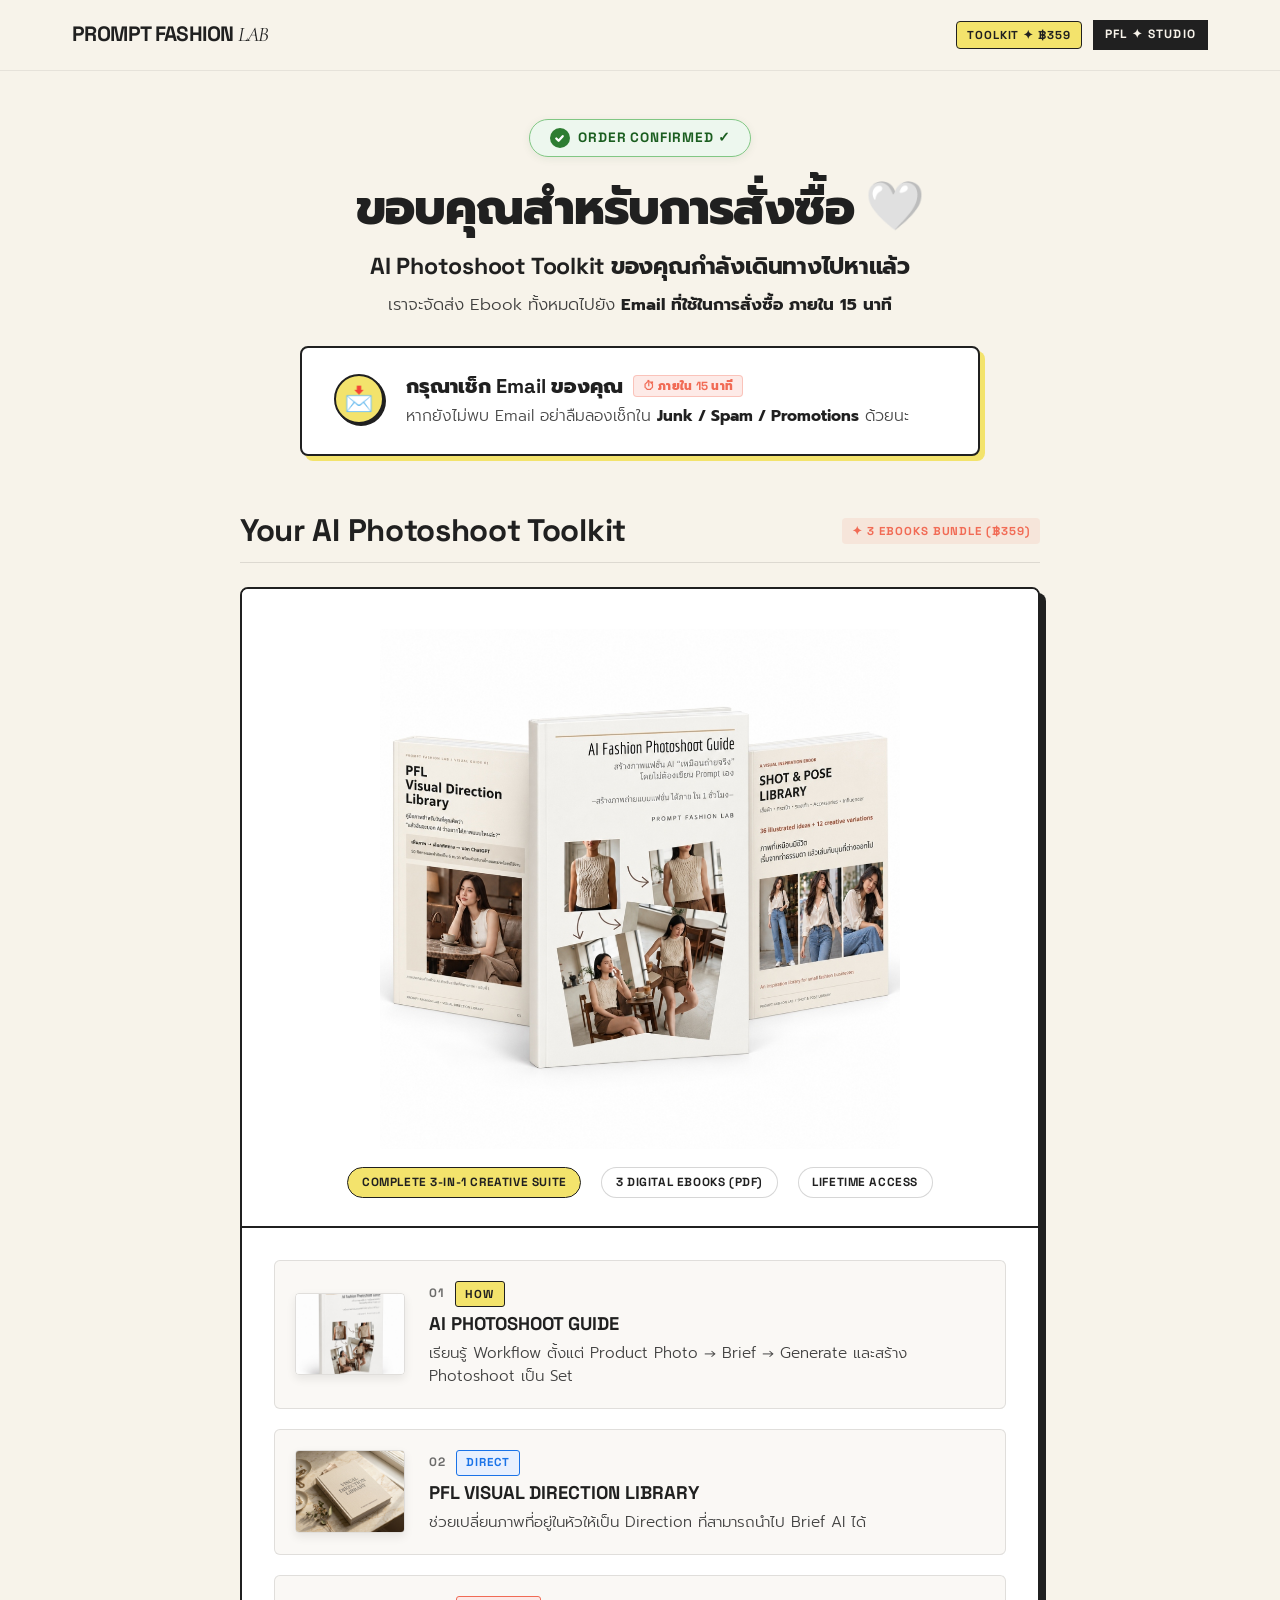
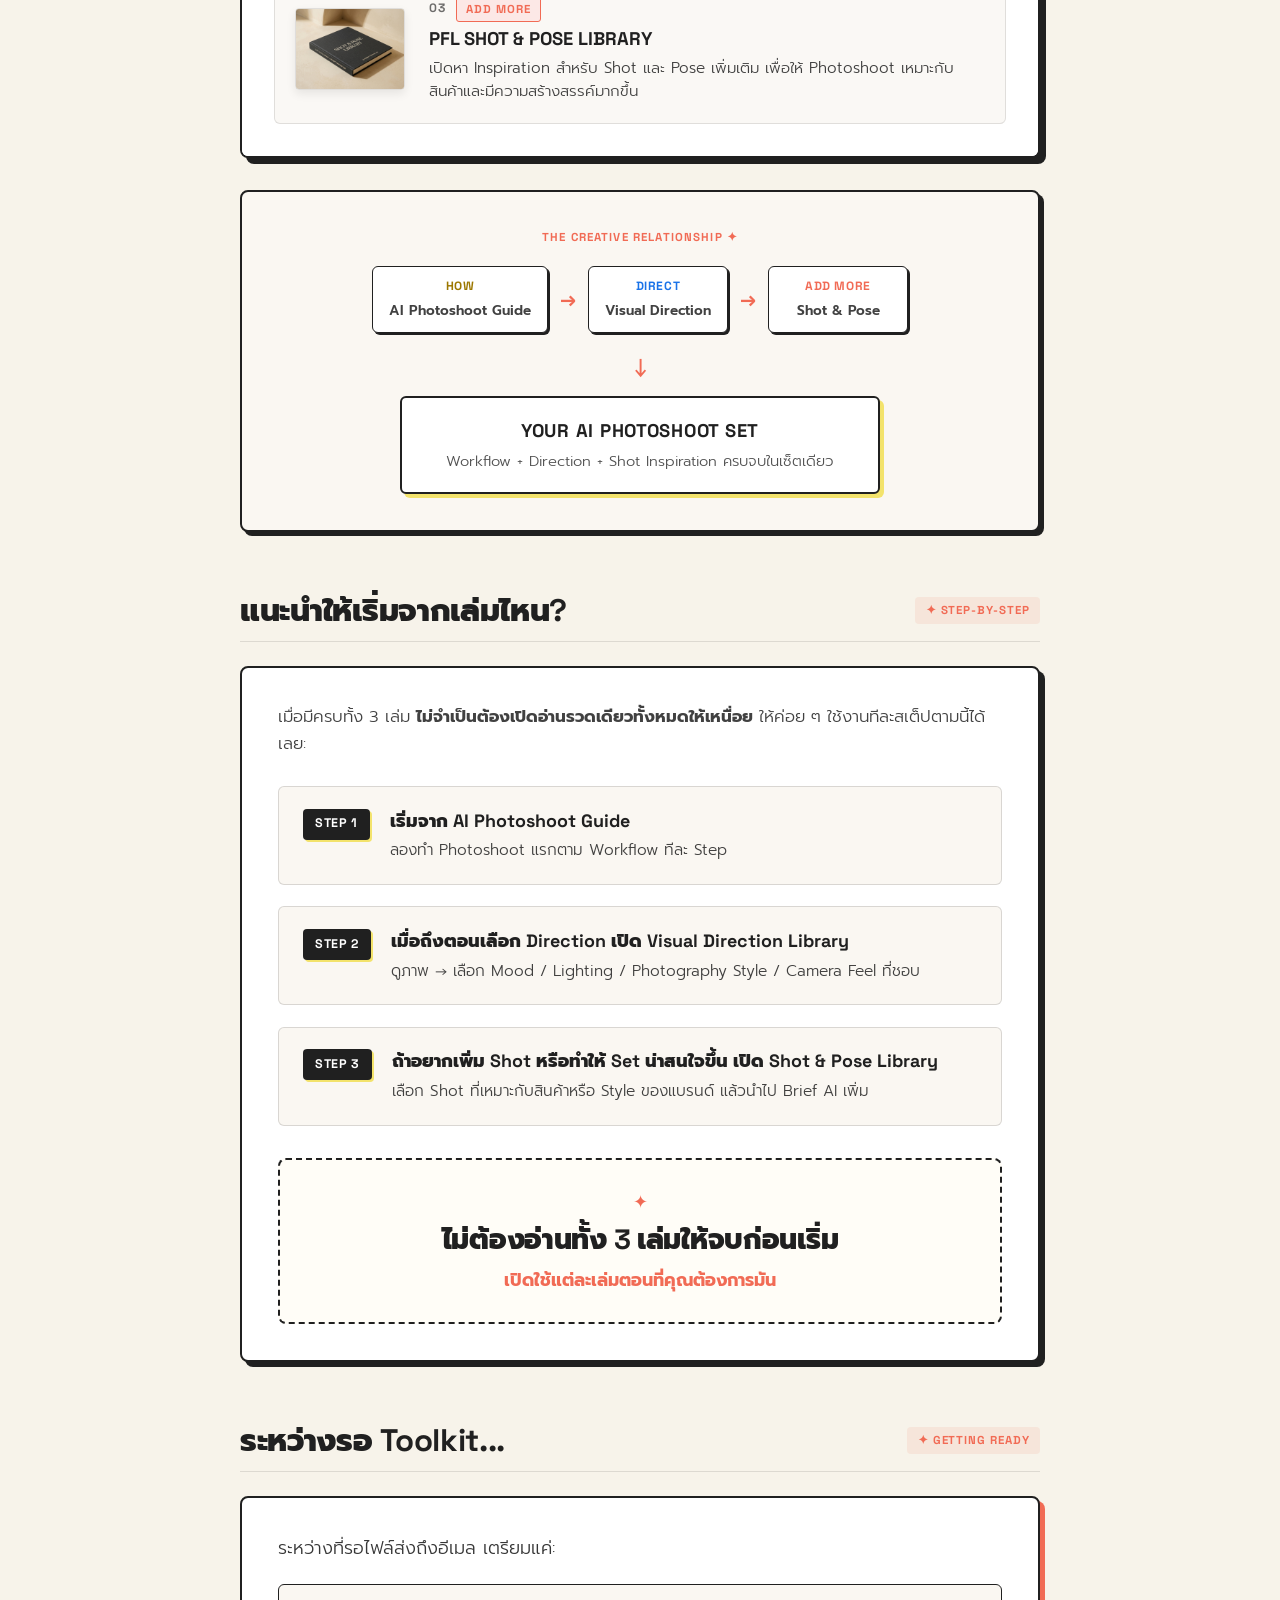
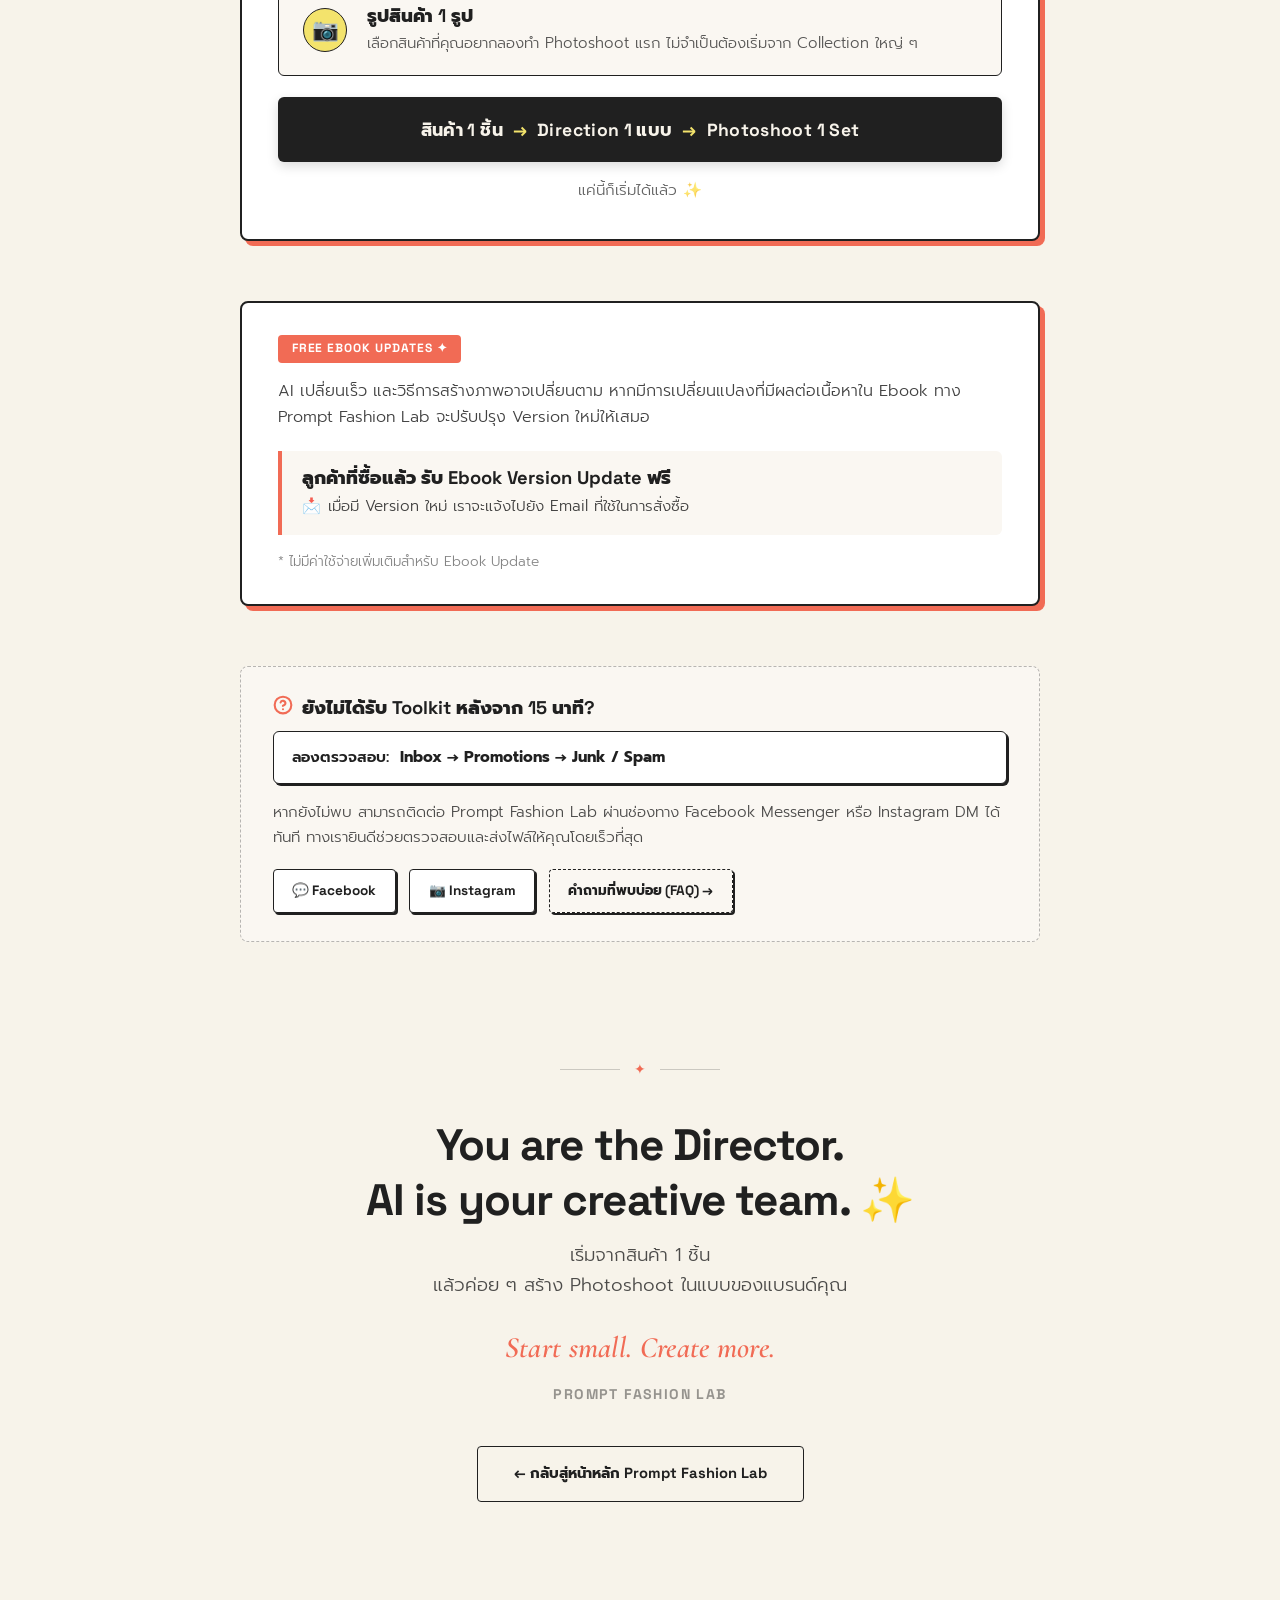
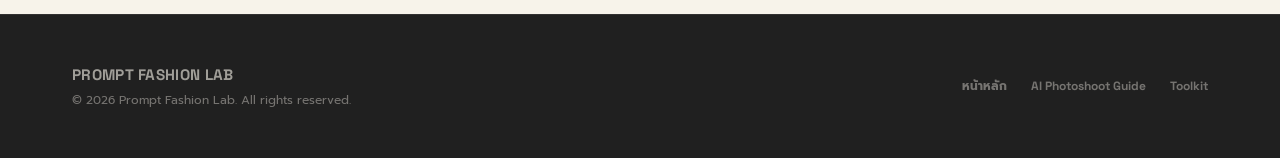
==== commit f211dff5: "payment link" ====
--- a/thankyou-toolkit.html
+++ b/thankyou-toolkit.html
@@ -428,11 +428,11 @@
             </p>
 
             <div class="tk-support-channels">
-              <a href="https://m.me/promptfashionlab" target="_blank" rel="noopener noreferrer" class="tk-support-btn">
-                <span>💬 Facebook Messenger</span>
+              <a href="https://www.facebook.com/profile.php?id=61590147222197" target="_blank" rel="noopener noreferrer" class="tk-support-btn">
+                <span>💬 Facebook</span>
               </a>
-              <a href="https://instagram.com/promptfashionlab" target="_blank" rel="noopener noreferrer" class="tk-support-btn">
-                <span>📷 Instagram DM</span>
+              <a href="https://www.instagram.com/promptfashionlab/" target="_blank" rel="noopener noreferrer" class="tk-support-btn">
+                <span>📷 Instagram</span>
               </a>
               <a href="index.html#faq" class="tk-support-btn" style="border-style: dashed; background-color: transparent;">
                 <span>คำถามที่พบบ่อย (FAQ) →</span>
--- a/thankyou.css
+++ b/thankyou.css
@@ -258,8 +258,8 @@
 }
 
 .ty-product-visual {
-  background-color: #F1ECE1;
-  padding: 1.5rem;
+  background-color: var(--color-white);
+  padding: 1.75rem 1.25rem;
   display: flex;
   flex-direction: column;
   align-items: center;
@@ -272,40 +272,38 @@
   .ty-product-visual {
     border-right: none;
     border-bottom: 2px solid var(--color-black);
-    padding: 1.75rem 1.5rem 1.25rem;
+    padding: 2rem 1.5rem 1.5rem;
   }
 }
 
 .ty-product-img-wrap {
   width: 100%;
-  max-width: 220px;
-  border-radius: 4px;
-  overflow: hidden;
-  box-shadow: 0 10px 25px rgba(0, 0, 0, 0.12);
-  border: 1px solid rgba(32, 32, 32, 0.12);
+  max-width: 210px;
+  overflow: visible;
   transition: transform 0.3s ease;
 }
 
 .ty-product-img-wrap:hover {
-  transform: translateY(-2px);
+  transform: translateY(-3px) scale(1.02);
 }
 
 .ty-product-img-wrap img {
   width: 100%;
   height: auto;
   display: block;
-  object-fit: cover;
+  object-fit: contain;
+  filter: drop-shadow(0 4px 12px rgba(0, 0, 0, 0.06));
 }
 
 .ty-product-format-badge {
-  margin-top: 0.85rem;
+  margin-top: 1rem;
   font-family: var(--font-grotesk);
   font-size: 0.72rem;
   font-weight: 700;
   letter-spacing: 0.06em;
-  color: rgba(32, 32, 32, 0.65);
-  background-color: rgba(255, 255, 255, 0.8);
-  border: 1px solid rgba(32, 32, 32, 0.15);
+  color: var(--color-black);
+  background-color: var(--color-ivory);
+  border: 1px solid rgba(32, 32, 32, 0.18);
   padding: 0.25rem 0.65rem;
   border-radius: 4px;
 }
--- a/thankyou-toolkit.css
+++ b/thankyou-toolkit.css
@@ -318,8 +318,8 @@
 
 /* Bundle Hero Image Showcase */
 .tk-bundle-showcase {
-  background: linear-gradient(180deg, #F5EFEB 0%, #EDE5DC 100%);
-  padding: 2rem 2rem 1.5rem;
+  background-color: var(--color-white);
+  padding: 2.5rem 2rem 1.75rem;
   text-align: center;
   position: relative;
   border-bottom: 2px solid var(--color-black);
@@ -327,17 +327,17 @@
 
 @media (max-width: 576px) {
   .tk-bundle-showcase {
-    padding: 1.25rem 1rem 1rem;
+    padding: 1.5rem 1rem 1.25rem;
   }
 }
 
 .tk-bundle-img-wrapper {
-  max-width: 660px;
+  max-width: 520px;
   margin: 0 auto;
-  border-radius: 6px;
+  border-radius: 4px;
   overflow: hidden;
-  box-shadow: 0 16px 36px rgba(0, 0, 0, 0.12), 0 4px 12px rgba(0, 0, 0, 0.06);
-  border: 1px solid rgba(32, 32, 32, 0.12);
+  box-shadow: none;
+  border: none;
   transition: transform 0.3s cubic-bezier(0.16, 1, 0.3, 1);
 }
 
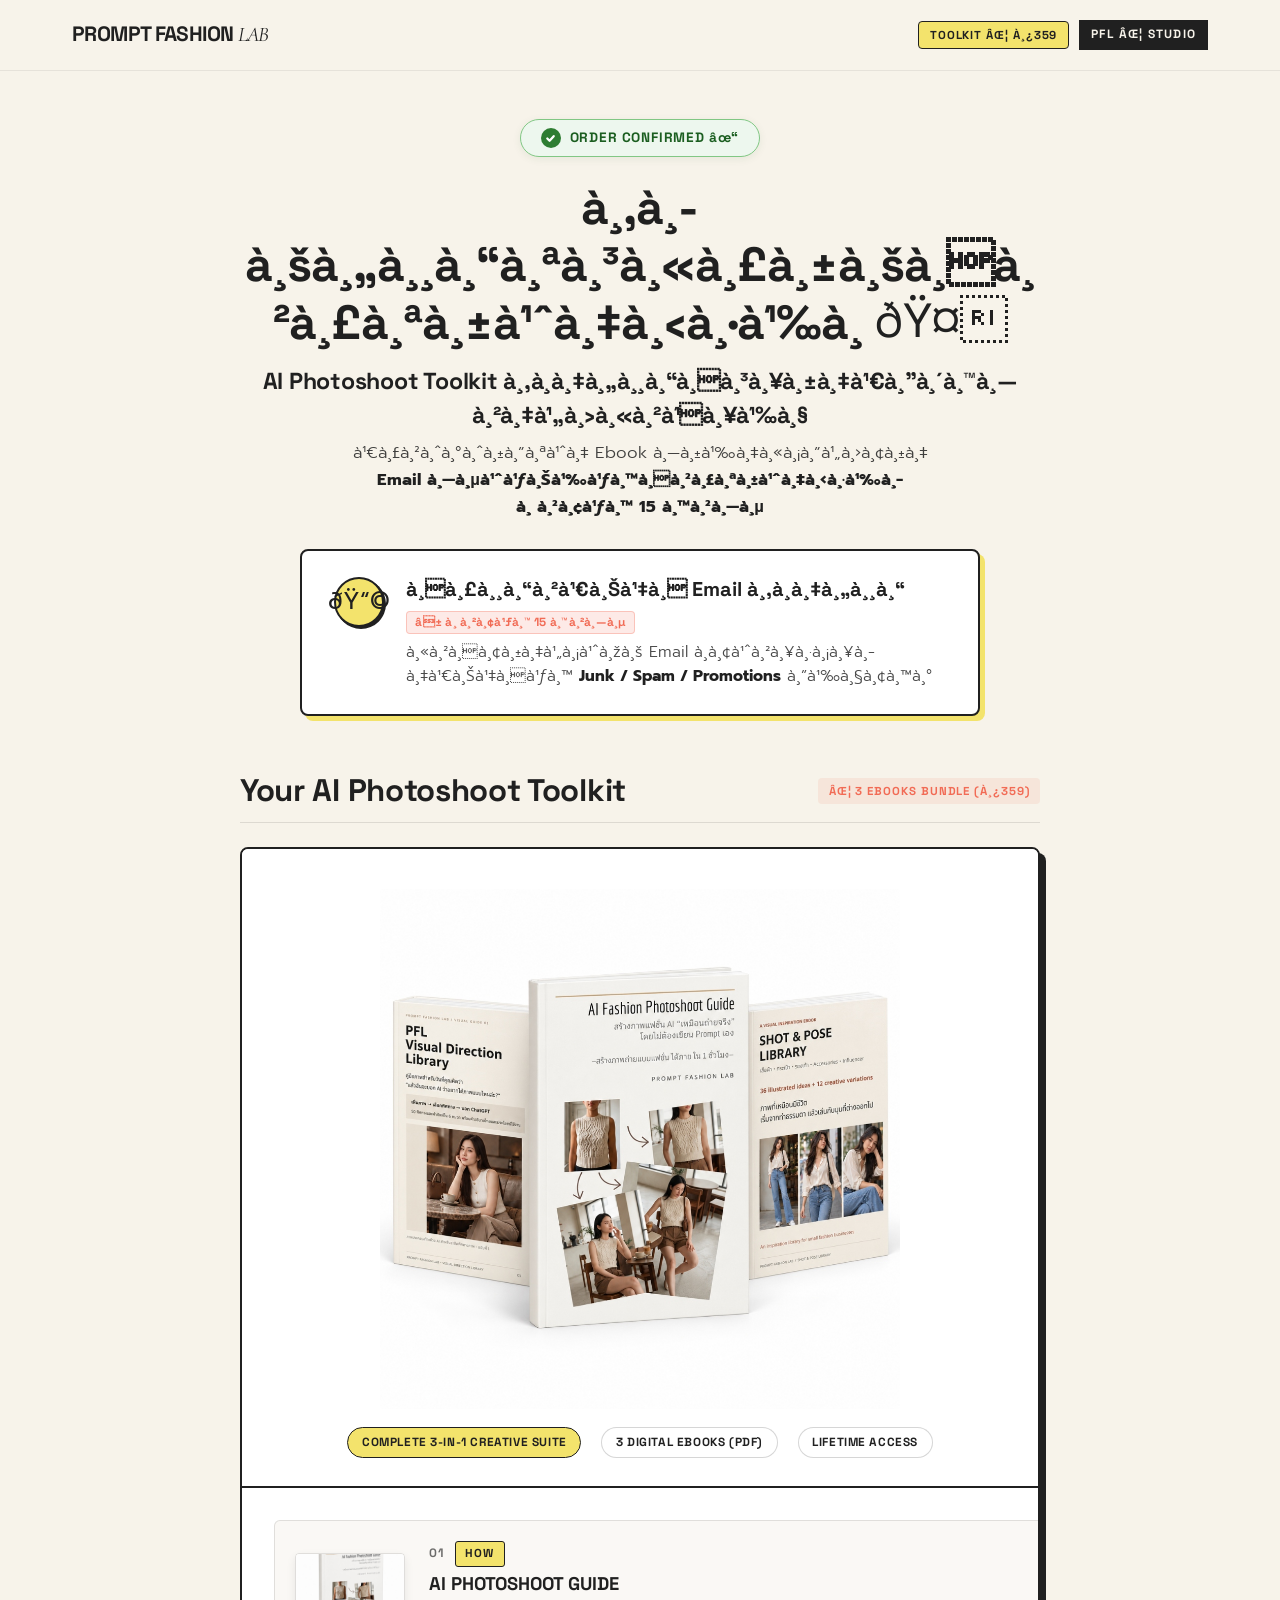
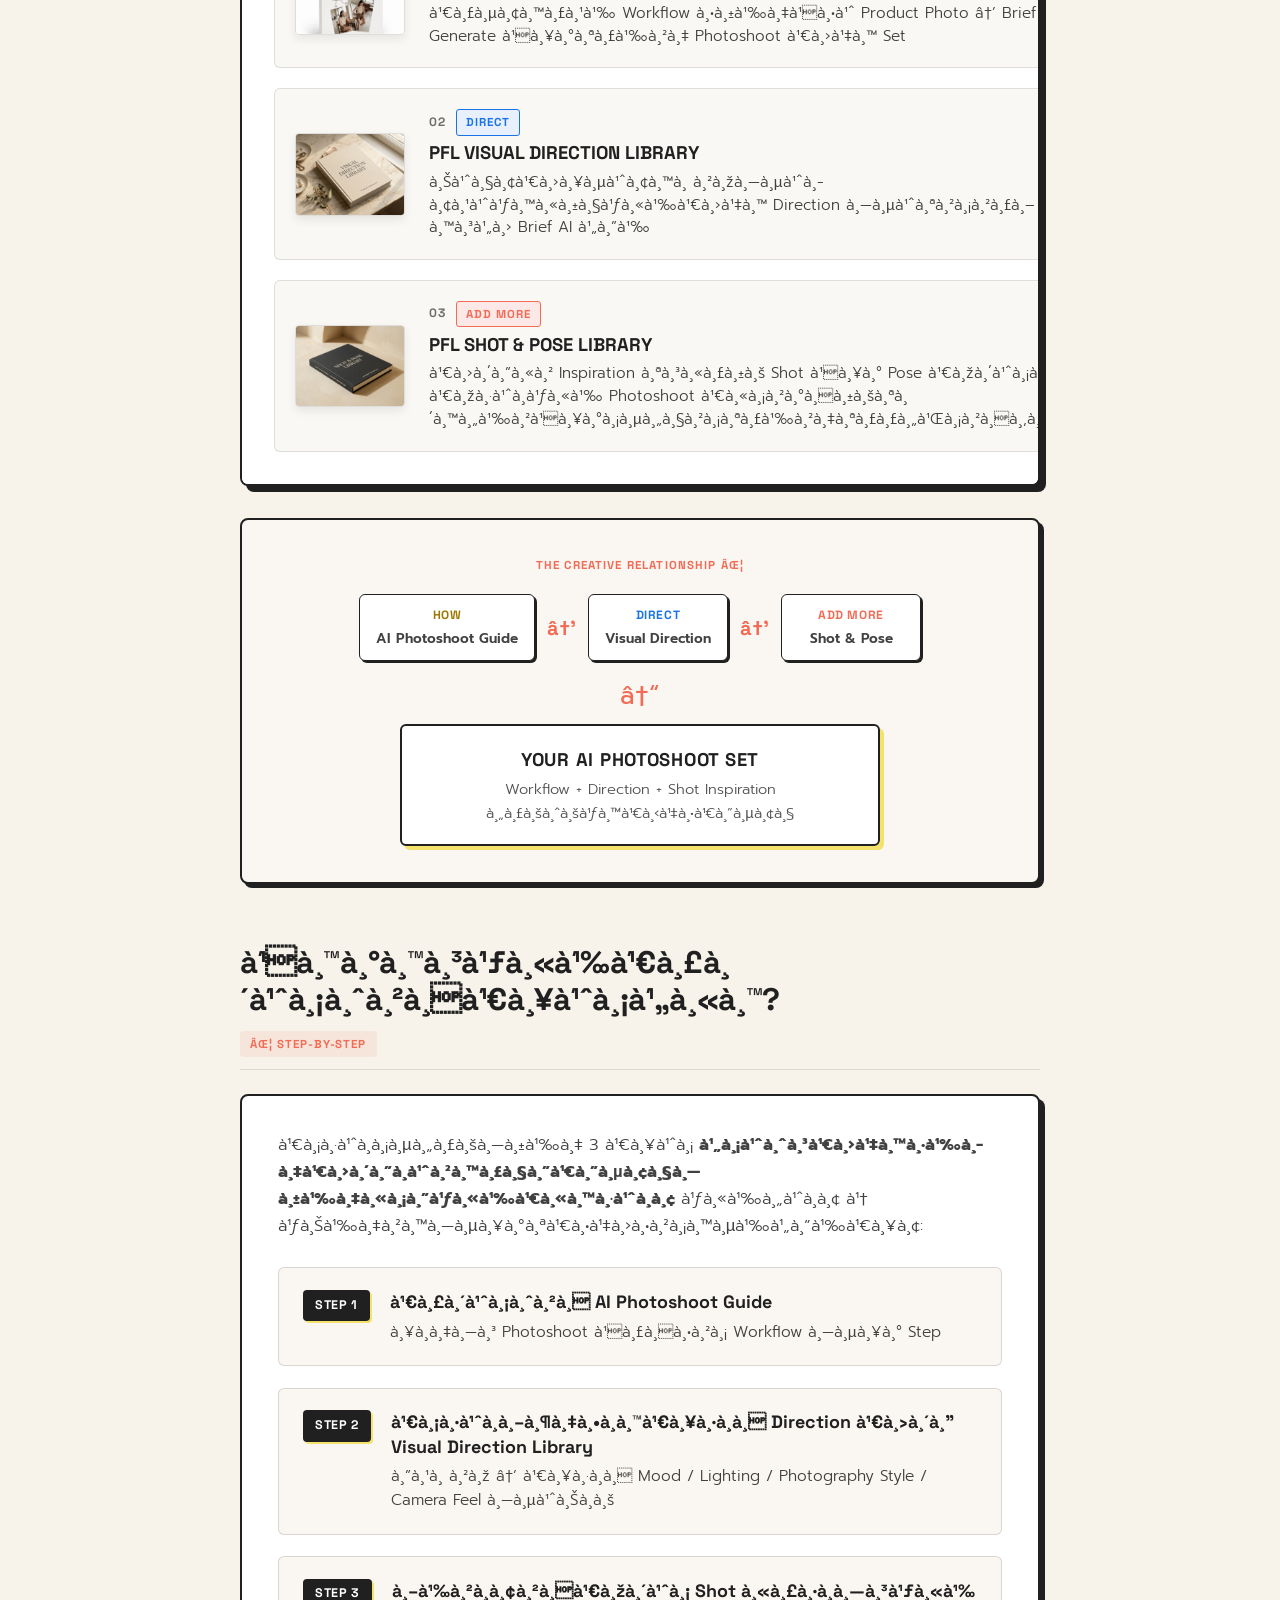
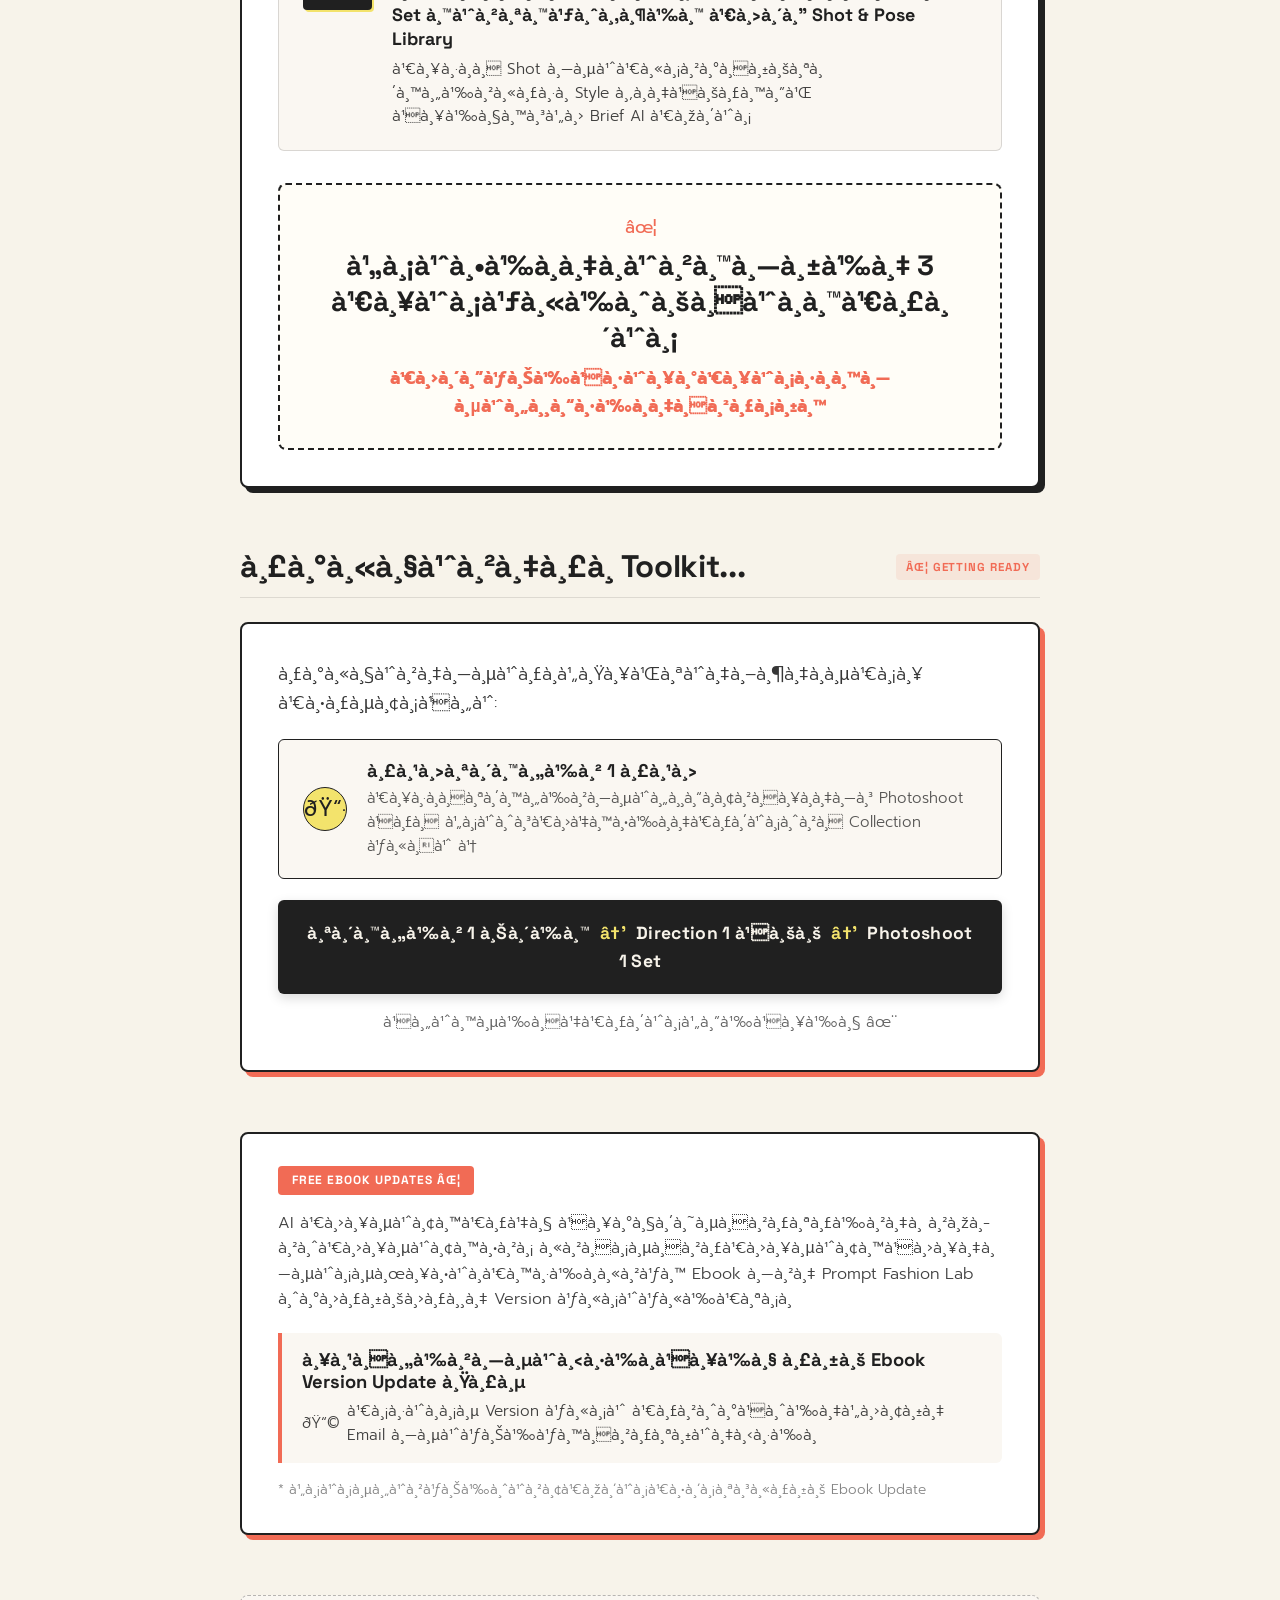
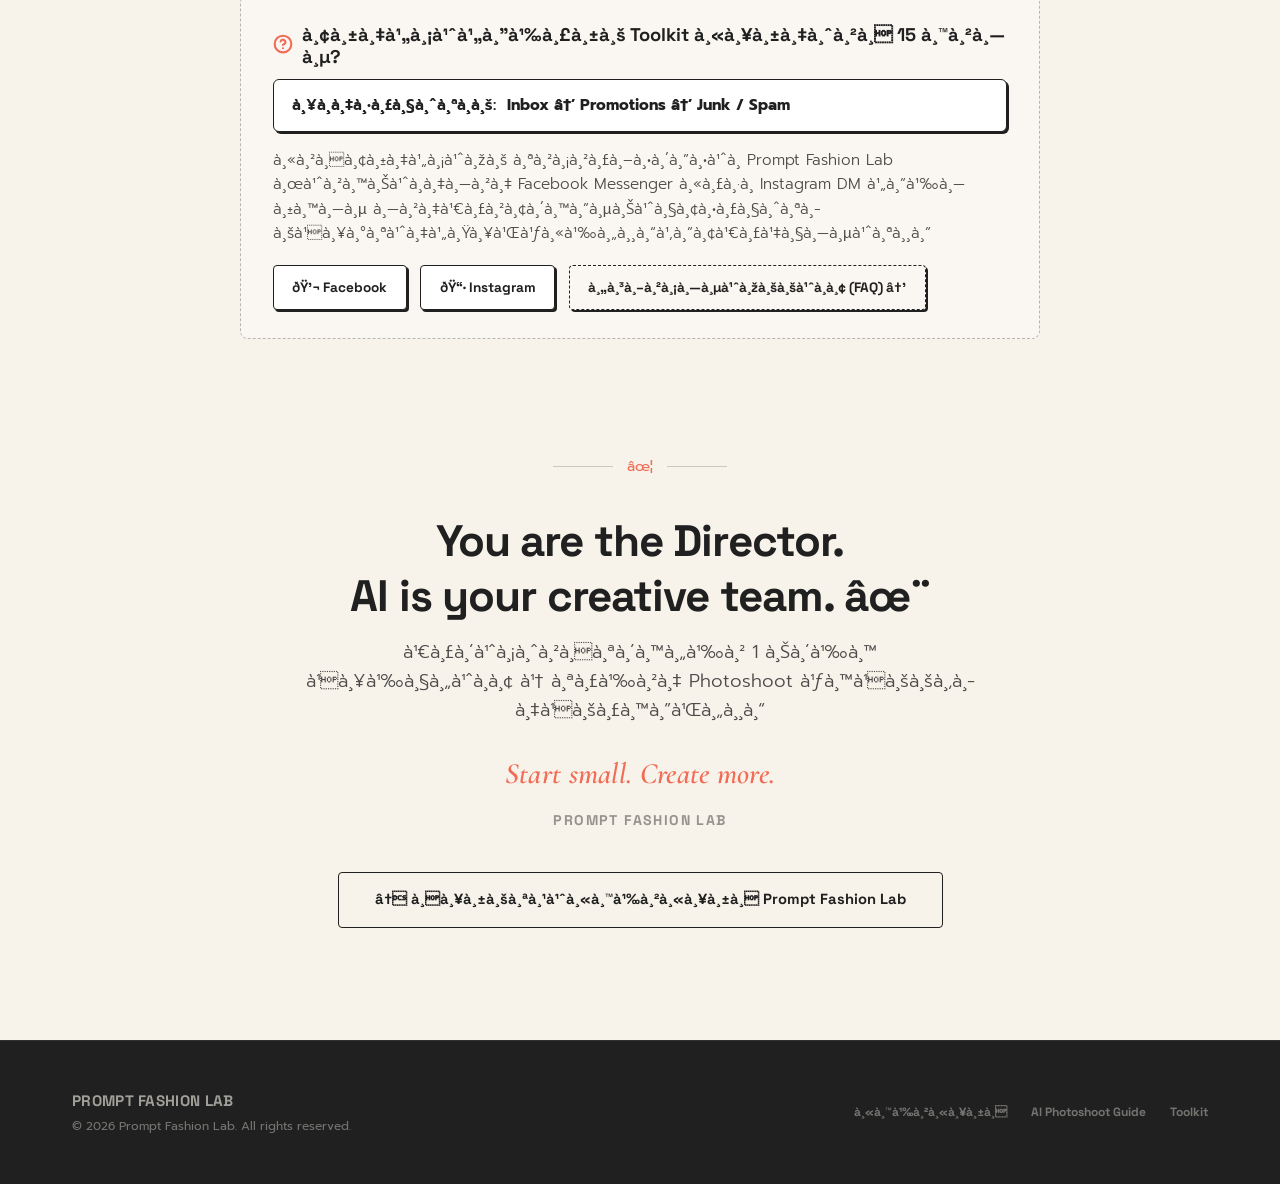
==== commit f9dff51e: "add meta pixel code" ====
--- a/thankyou-toolkit.html
+++ b/thankyou-toolkit.html
@@ -16,6 +16,24 @@
       'currency': 'THB'
     });
   </script>
+
+  <!-- Meta Pixel Code -->
+  <script>
+  !function(f,b,e,v,n,t,s)
+  {if(f.fbq)return;n=f.fbq=function(){n.callMethod?
+  n.callMethod.apply(n,arguments):n.queue.push(arguments)};
+  if(!f._fbq)f._fbq=n;n.push=n;n.loaded=!0;n.version='2.0';
+  n.queue=[];t=b.createElement(e);t.async=!0;
+  t.src=v;s=b.getElementsByTagName(e)[0];
+  s.parentNode.insertBefore(t,s)}(window, document,'script',
+  'https://connect.facebook.net/en_US/fbevents.js');
+  fbq('init', '1459724172740305');
+  fbq('track', 'PageView');
+  </script>
+  <noscript><img height="1" width="1" style="display:none"
+  src="https://www.facebook.com/tr?id=1459724172740305&ev=PageView&noscript=1"
+  /></noscript>
+  <!-- End Meta Pixel Code -->
   <meta charset="UTF-8">
   <meta name="viewport" content="width=device-width, initial-scale=1.0">
   <meta name="description" content="Order Confirmed — ขอบคุณสำหรับการสั่งซื้อ AI Photoshoot Toolkit (฿359) โดย Prompt Fashion Lab">
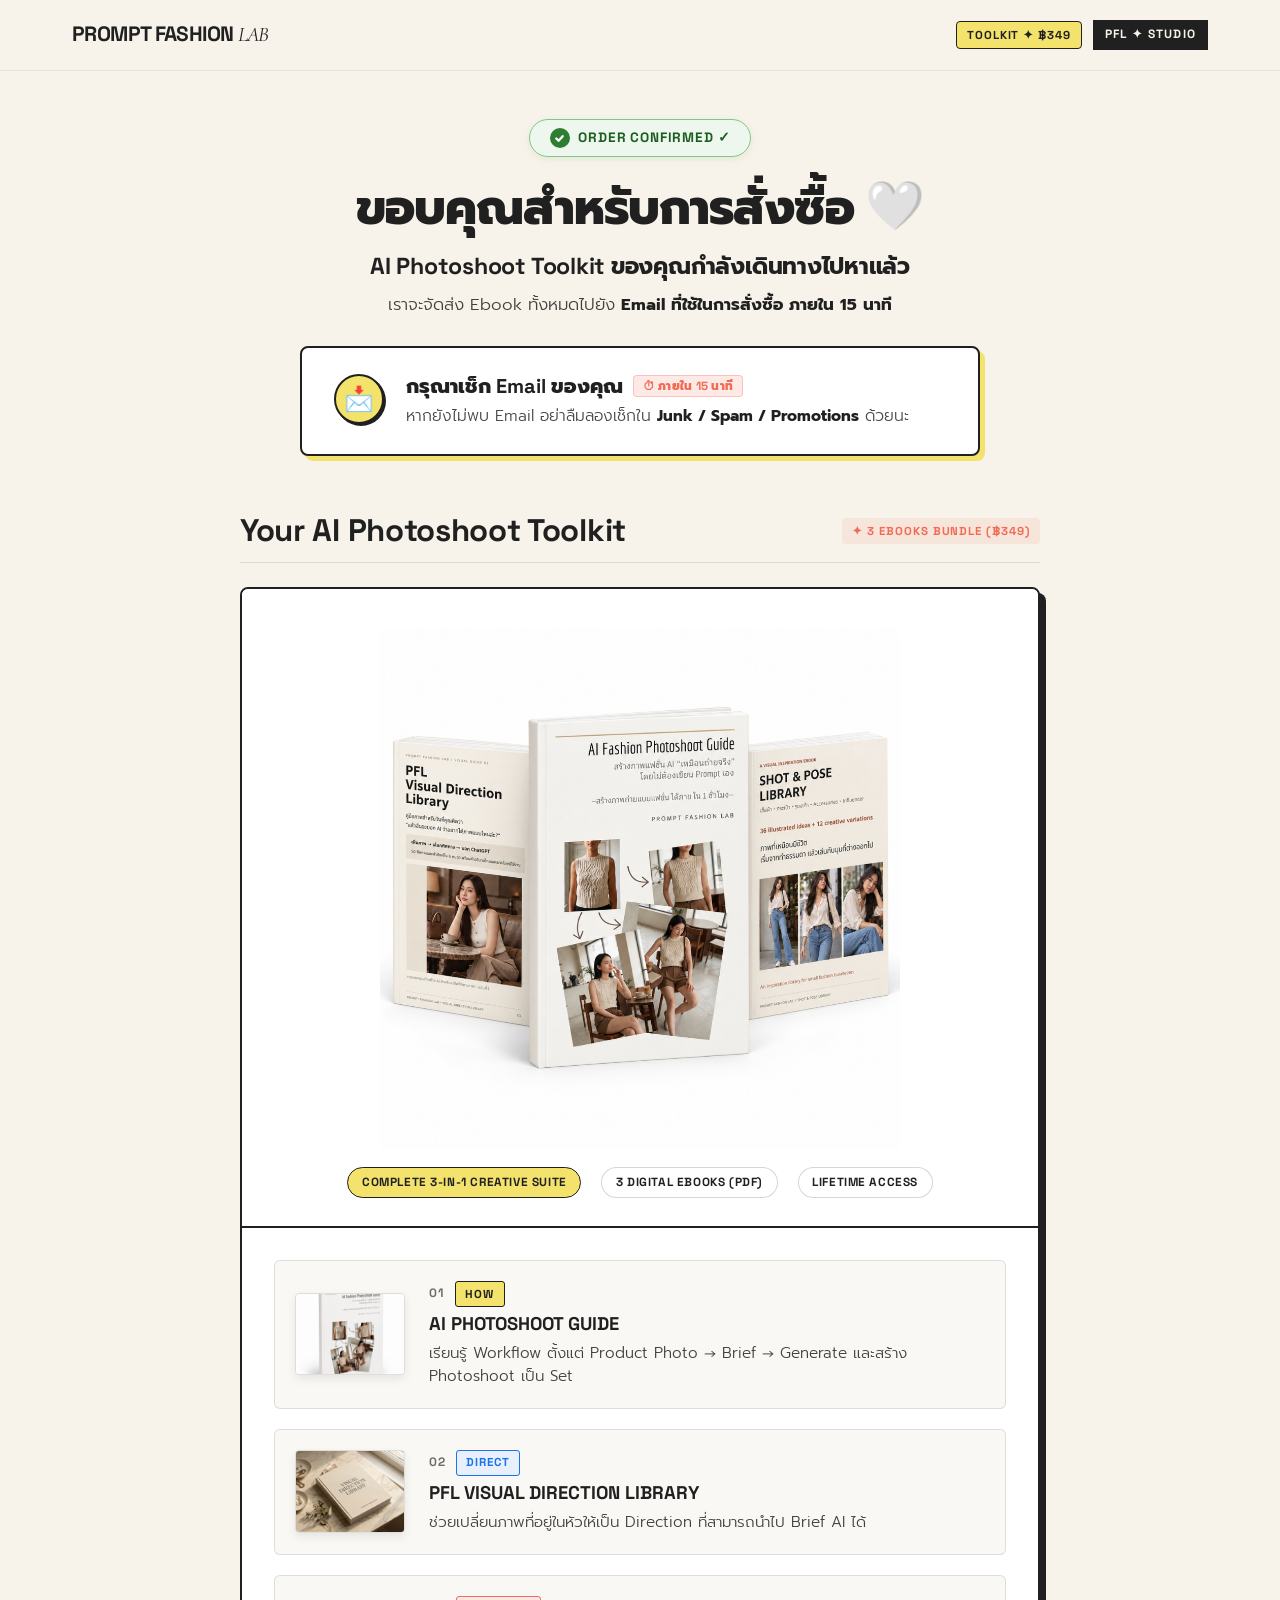
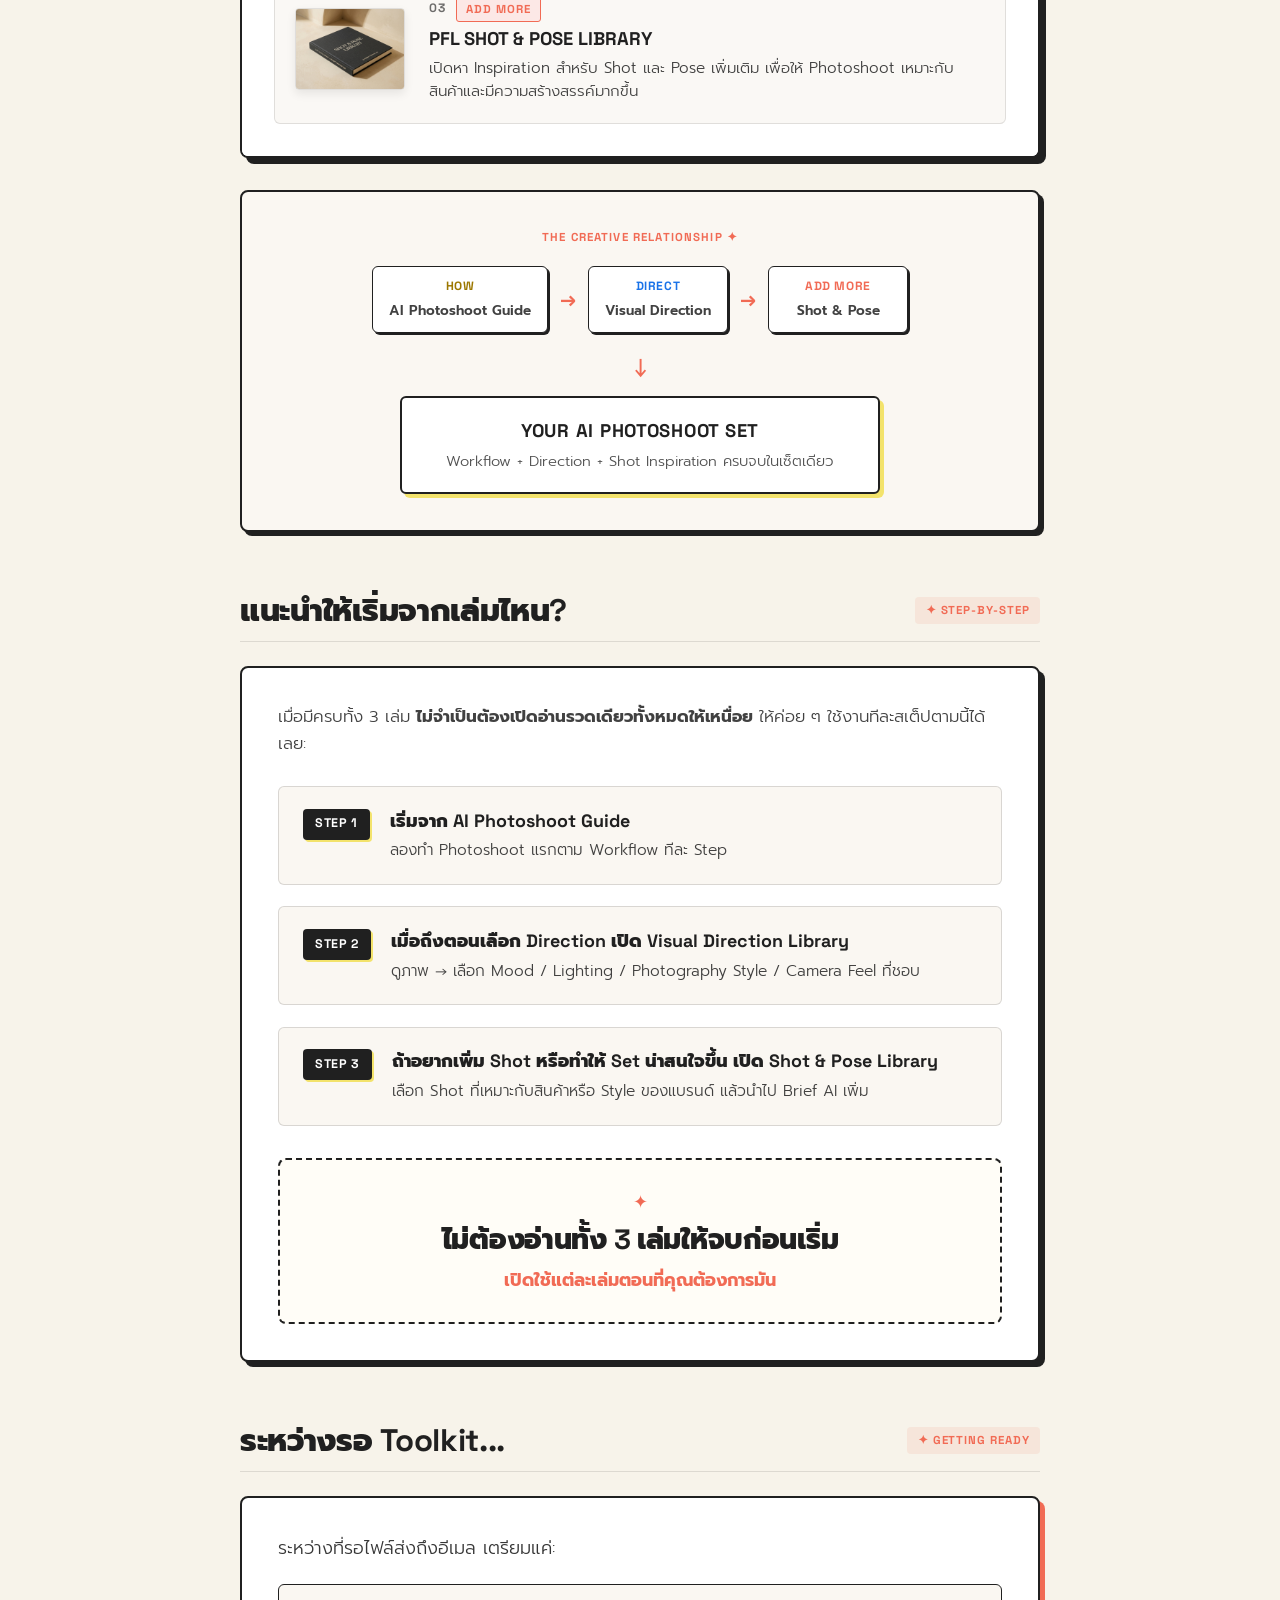
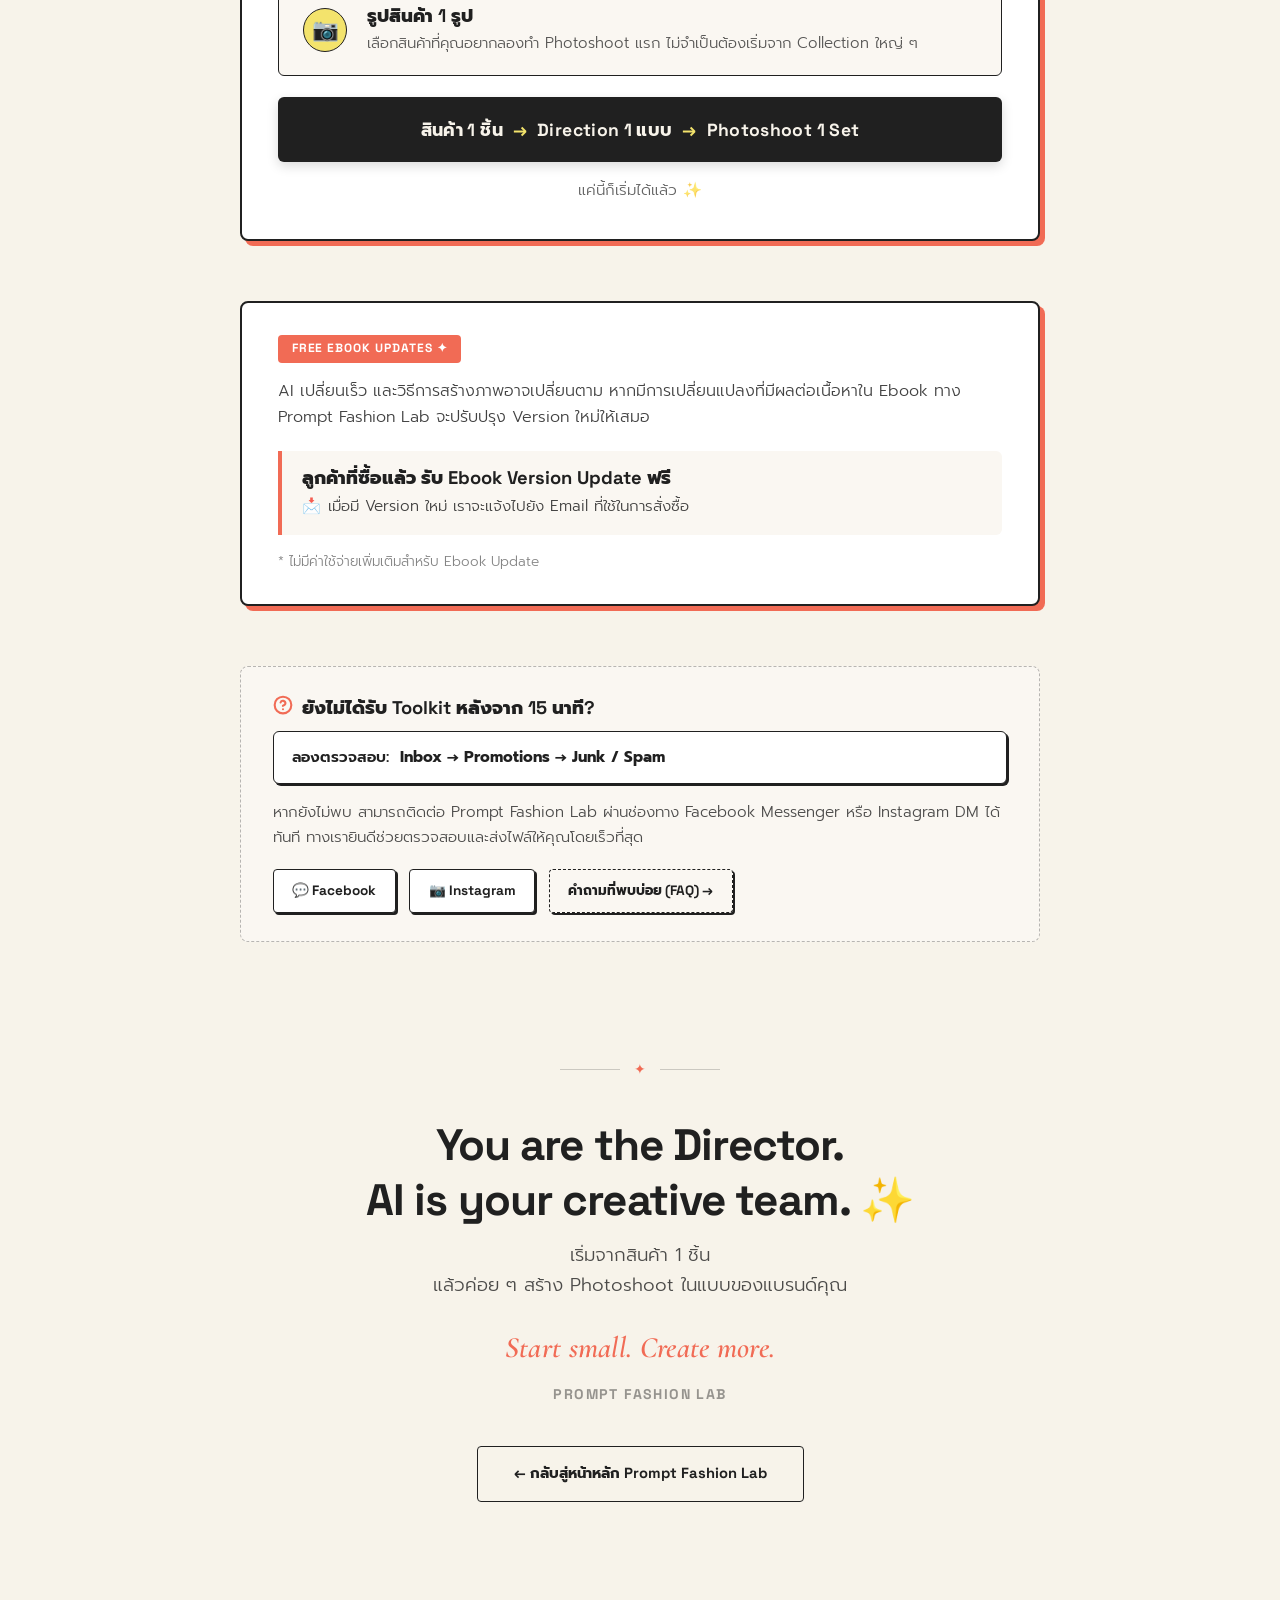
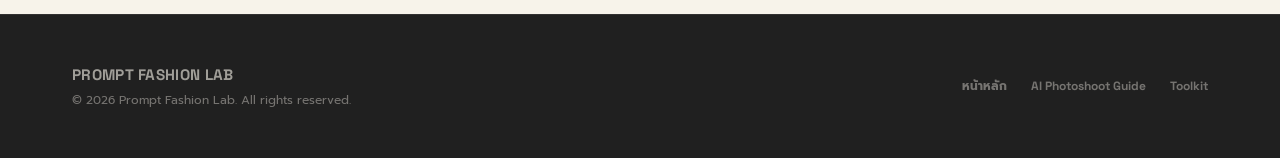
==== commit 76862a9a: "แก้ meta pixel" ====
--- a/thankyou-toolkit.html
+++ b/thankyou-toolkit.html
@@ -8,13 +8,6 @@
     function gtag(){dataLayer.push(arguments);}
     gtag('js', new Date());
     gtag('config', 'G-DDGN5M6J9N');
-    // Conversion Tracking Event for AI Photoshoot Toolkit (฿359)
-    gtag('event', 'purchase_confirmed', {
-      'event_category': 'ecommerce',
-      'item_name': 'AI Photoshoot Toolkit',
-      'value': 359,
-      'currency': 'THB'
-    });
   </script>
 
   <!-- Meta Pixel Code -->
@@ -29,6 +22,94 @@
   'https://connect.facebook.net/en_US/fbevents.js');
   fbq('init', '1459724172740305');
   fbq('track', 'PageView');
+
+  // --- Verified Successful Purchase Tracking: Complete AI Photoshoot Toolkit (THB 349) ---
+  (function() {
+    const urlParams = new URLSearchParams(window.location.search);
+    const sessionId = urlParams.get('session_id') || urlParams.get('checkout_session_id');
+    const referrer = document.referrer || '';
+    const isStripeReferrer = referrer.includes('stripe.com');
+    const testCode = urlParams.get('test_event_code');
+
+    // Key for localStorage order deduplication (persists across page reloads/revisits)
+    const DEDUP_KEY = 'pfl_tracked_purchases';
+    function getTrackedOrders() {
+      try {
+        return JSON.parse(localStorage.getItem(DEDUP_KEY) || '[]');
+      } catch (e) {
+        return [];
+      }
+    }
+    function markOrderTracked(id) {
+      try {
+        const tracked = getTrackedOrders();
+        if (!tracked.includes(id)) {
+          tracked.push(id);
+          localStorage.setItem(DEDUP_KEY, JSON.stringify(tracked));
+        }
+      } catch (e) {}
+    }
+
+    let orderId = null;
+    let shouldTrack = false;
+
+    // 1. Legitimate Stripe Checkout Session passed in URL (?session_id=cs_...)
+    if (sessionId && sessionId.startsWith('cs_')) {
+      orderId = sessionId;
+      if (!getTrackedOrders().includes(orderId)) {
+        shouldTrack = true;
+      } else {
+        console.warn('[Meta Pixel] Purchase already recorded for session ID:', orderId, '- Skipping duplicate event.');
+      }
+    } 
+    // 2. Fallback: Customer directly redirected from stripe.com before ?session_id= parameter was added in Stripe
+    else if (isStripeReferrer) {
+      const sessionKey = 'pfl_paid_toolkit_349';
+      if (!sessionStorage.getItem(sessionKey)) {
+        orderId = 'pfl_toolkit_' + Date.now() + '_' + Math.random().toString(36).substring(2, 8);
+        sessionStorage.setItem(sessionKey, orderId);
+        shouldTrack = true;
+      } else {
+        console.warn('[Meta Pixel] Purchase already recorded in this session. Skipping duplicate event.');
+      }
+    } 
+    // 3. Direct access / unverified visit - DO NOT FIRE false purchase
+    else {
+      console.warn('[Meta Pixel] No valid Stripe checkout session detected. Purchase event suppressed to prevent false conversions.');
+    }
+
+    if (shouldTrack && orderId) {
+      markOrderTracked(orderId);
+
+      const eventOptions = { eventID: orderId };
+      if (testCode) {
+        eventOptions.test_event_code = testCode;
+      }
+
+      fbq('track', 'Purchase', {
+        content_name: 'Complete AI Photoshoot Toolkit',
+        content_category: 'Ebook & Toolkit',
+        content_ids: ['toolkit_349'],
+        content_type: 'product',
+        value: 349.00,
+        currency: 'THB',
+        num_items: 1
+      }, eventOptions);
+
+      console.log('[Meta Pixel] Purchase event tracked successfully with eventID:', orderId, 'Value: 349 THB');
+
+      // Sync verified transaction to Google Analytics (deduplicated by transaction_id)
+      if (typeof gtag === 'function') {
+        gtag('event', 'purchase_confirmed', {
+          transaction_id: orderId,
+          event_category: 'ecommerce',
+          item_name: 'Complete AI Photoshoot Toolkit',
+          value: 349.00,
+          currency: 'THB'
+        });
+      }
+    }
+  })();
   </script>
   <noscript><img height="1" width="1" style="display:none"
   src="https://www.facebook.com/tr?id=1459724172740305&ev=PageView&noscript=1"
@@ -36,7 +117,7 @@
   <!-- End Meta Pixel Code -->
   <meta charset="UTF-8">
   <meta name="viewport" content="width=device-width, initial-scale=1.0">
-  <meta name="description" content="Order Confirmed — ขอบคุณสำหรับการสั่งซื้อ AI Photoshoot Toolkit (฿359) โดย Prompt Fashion Lab">
+  <meta name="description" content="Order Confirmed — ขอบคุณสำหรับการสั่งซื้อ AI Photoshoot Toolkit (฿349) โดย Prompt Fashion Lab">
   <title>ขอบคุณสำหรับการสั่งซื้อ AI Photoshoot Toolkit | Prompt Fashion Lab</title>
 
   <!-- PFL Stylesheets -->
@@ -55,7 +136,7 @@
         PROMPT FASHION <span>LAB</span>
       </a>
       <div style="display: flex; align-items: center; gap: 0.65rem;">
-        <span class="tk-header-badge">TOOLKIT ✦ ฿359</span>
+        <span class="tk-header-badge">TOOLKIT ✦ ฿349</span>
         <div class="brand-badge">PFL ✦ STUDIO</div>
       </div>
     </div>
@@ -137,7 +218,7 @@
                 Your AI Photoshoot Toolkit
               </h2>
             </div>
-            <span class="tk-section-badge">✦ 3 EBOOKS BUNDLE (฿359)</span>
+            <span class="tk-section-badge">✦ 3 EBOOKS BUNDLE (฿349)</span>
           </div>
 
           <!-- Main Bundle Card -->
--- a/thankyou-toolkit.css
+++ b/thankyou-toolkit.css
@@ -1,5 +1,5 @@
 /* ==========================================================================
-   PROMPT FASHION LAB (PFL) — THANK YOU & ORDER CONFIRMATION: TOOLKIT EDITION (฿359)
+   PROMPT FASHION LAB (PFL) — THANK YOU & ORDER CONFIRMATION: TOOLKIT EDITION (฿349)
    Visual Direction: Fashion Editorial × Creative Studio × Warm Order Confirmation
    Premium, Visually Rich, Mobile-First, Highly Legible
    ========================================================================== */
